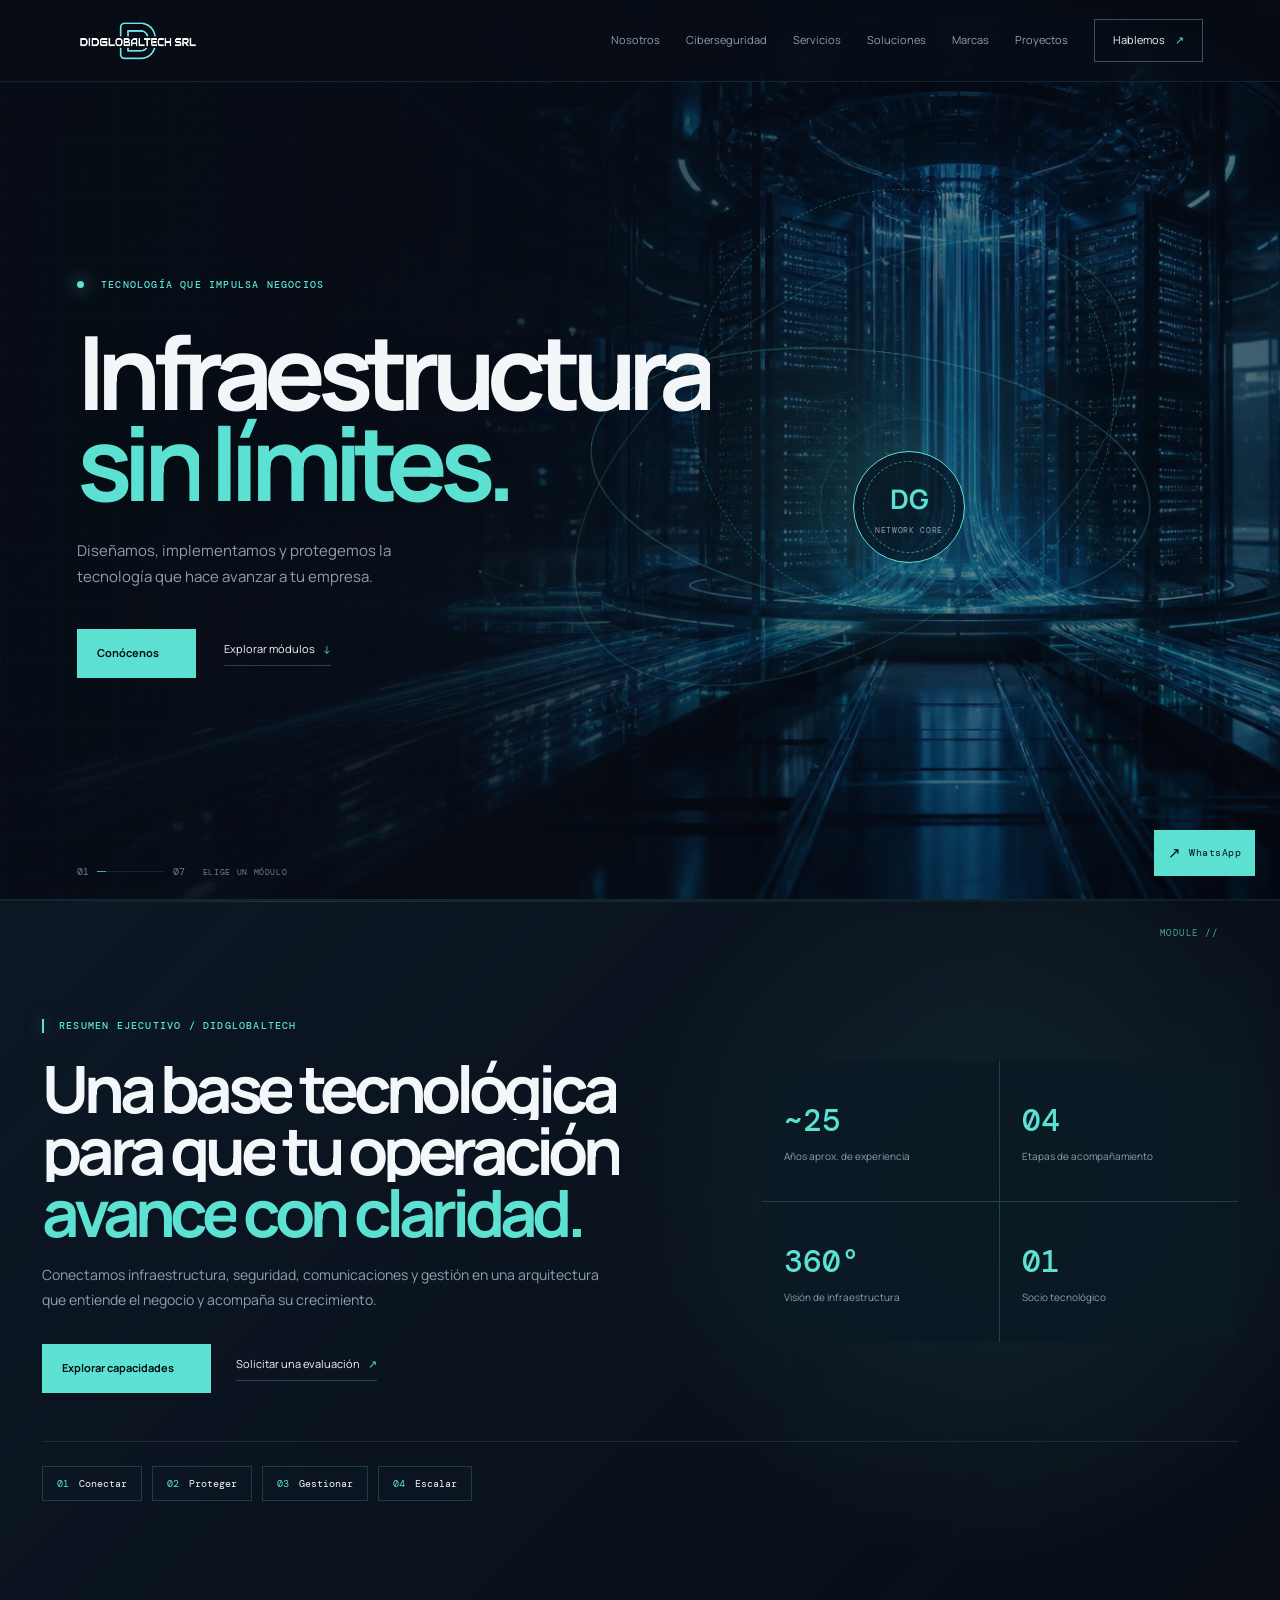
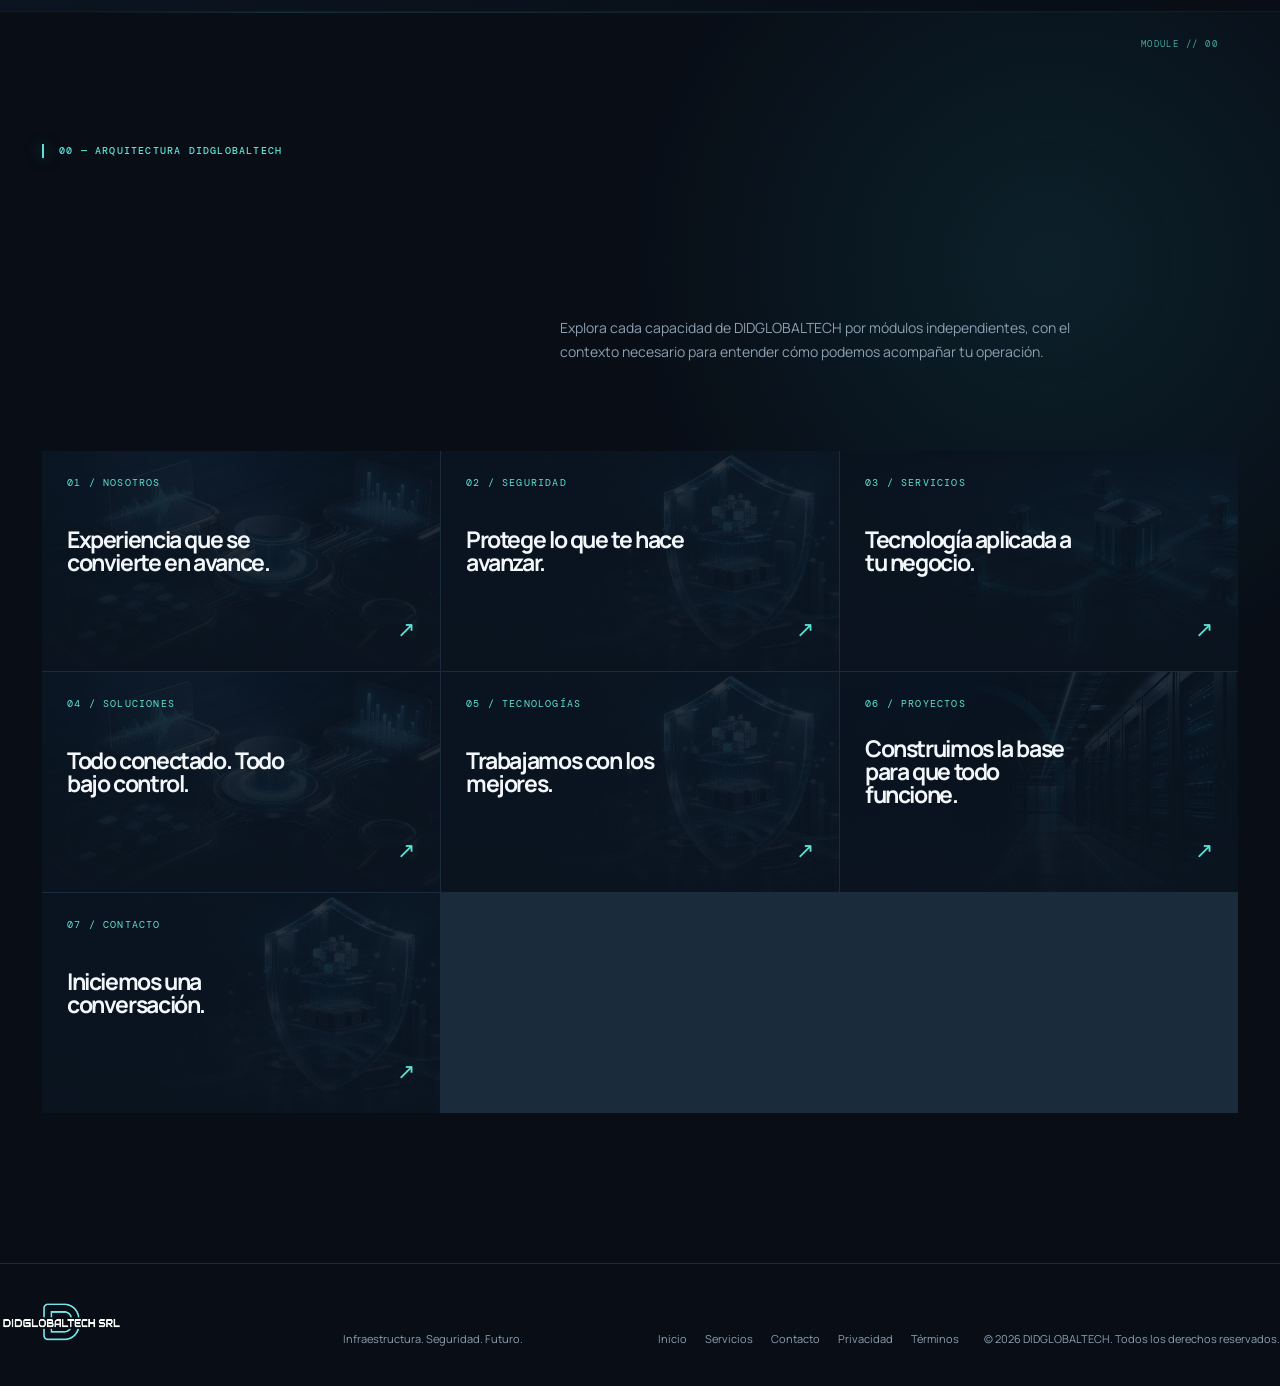
==== index.html @ 7ab2c07e "Polish DIDGLOBALTECH motion and visual framing" ====
<!doctype html>
<html lang="es">
  <head>
    <meta charset="UTF-8" />
    <meta name="viewport" content="width=device-width, initial-scale=1.0" />
    <meta name="theme-color" content="#080d16" />
    <meta name="description" content="DIDGLOBALTECH diseña, implementa y protege la tecnología que hace avanzar a tu empresa." />
    <title>DIDGLOBALTECH — Infraestructura sin límites</title>
    <link rel="icon" href="assets/didglobaltech-logo-dark.png" />
    <link rel="preconnect" href="https://fonts.googleapis.com" />
    <link rel="preconnect" href="https://fonts.gstatic.com" crossorigin />
    <link href="https://fonts.googleapis.com/css2?family=DM+Mono:wght@400;500&family=Manrope:wght@400;500;600;700;800&display=swap" rel="stylesheet" />
    <link rel="stylesheet" href="styles.css?v=20260813-4" />
    <link rel="stylesheet" href="premium.css?v=20260813-14" />
  </head>
  <body class="home-page">
    <a class="skip-link" href="#contenido">Saltar al contenido</a>
    <div class="transition-curtain" aria-hidden="true"></div>
    <div class="site-shell">
      <header class="topbar">
        <a class="brand" href="index.html" aria-label="Ir al inicio"><img src="assets/didglobaltech-logo-dark.png" alt="DIDGLOBALTECH SRL" /></a>
        <button class="menu-toggle" aria-expanded="false" aria-controls="main-nav"><span></span><span></span><span></span><b>Menú</b></button>
        <nav id="main-nav" aria-label="Navegación principal">
          <a href="nosotros.html">Nosotros</a><a href="ciberseguridad.html">Ciberseguridad</a><a href="servicios.html">Servicios</a><a href="soluciones.html">Soluciones</a><a href="marcas.html">Marcas</a><a href="proyectos.html">Proyectos</a><a class="nav-cta" href="contacto.html">Hablemos <span>↗</span></a>
        </nav>
      </header>
      <main id="contenido">
        <section class="hero page-section" id="inicio" data-section="00">
          <div class="hero-grid" aria-hidden="true"></div><canvas class="network-scene" id="network-scene"></canvas><div class="hero-orbit orbit-one"></div><div class="hero-orbit orbit-two"></div><div class="hero-orbit orbit-three"></div><div class="hero-core" aria-hidden="true"><span>DG</span><small>NETWORK CORE</small></div>
          <div class="hero-copy reveal"><p class="eyebrow"><i></i> Tecnología que impulsa negocios</p><h1>Infraestructura<br /><em>sin límites.</em></h1><p class="hero-lede">Diseñamos, implementamos y protegemos la tecnología que hace avanzar a tu empresa.</p><div class="hero-actions"><a class="button button-solid" href="nosotros.html">Conócenos <span>↗</span></a><a class="text-link" href="#modulos">Explorar módulos <span>↓</span></a></div></div>
          <div class="hero-bottom"><span class="section-count">00 / 07</span><span class="count-line"><i></i></span><span>ELIGE UN MÓDULO PARA CONTINUAR</span></div>
        </section>
        <section class="module-directory page-section" id="modulos" data-section="00"><div class="section-intro reveal"><span class="section-index">00 — Arquitectura DIDGLOBALTECH</span><div><h2>Cada capacidad<br /><em>en su propio espacio.</em></h2><p>Explora cada capacidad de DIDGLOBALTECH por módulos independientes, con el contexto necesario para entender cómo podemos acompañar tu operación.</p></div></div><div class="module-directory-grid"><a class="module-card reveal" href="nosotros.html" style="--module-image:url('assets/visual-operations-v2.webp')"><span>01 / NOSOTROS</span><strong>Experiencia que se convierte en avance.</strong><b>↗</b></a><a class="module-card reveal reveal-delay" href="ciberseguridad.html" style="--module-image:url('assets/visual-security-v2.webp')"><span>02 / SEGURIDAD</span><strong>Protege lo que te hace avanzar.</strong><b>↗</b></a><a class="module-card reveal reveal-delay-2" href="servicios.html" style="--module-image:url('assets/visual-network-v2.webp')"><span>03 / SERVICIOS</span><strong>Tecnología aplicada a tu negocio.</strong><b>↗</b></a><a class="module-card reveal" href="soluciones.html" style="--module-image:url('assets/visual-operations-v2.webp')"><span>04 / SOLUCIONES</span><strong>Todo conectado. Todo bajo control.</strong><b>↗</b></a><a class="module-card reveal reveal-delay" href="marcas.html" style="--module-image:url('assets/visual-security-v2.webp')"><span>05 / TECNOLOGÍAS</span><strong>Trabajamos con los mejores.</strong><b>↗</b></a><a class="module-card reveal reveal-delay-2" href="proyectos.html" style="--module-image:url('assets/visual-datacenter-v2.webp')"><span>06 / PROYECTOS</span><strong>Construimos la base para que todo funcione.</strong><b>↗</b></a><a class="module-card reveal" href="contacto.html" style="--module-image:url('assets/visual-security-v2.webp')"><span>07 / CONTACTO</span><strong>Iniciemos una conversación.</strong><b>↗</b></a></div></section>
      </main>
      <footer class="footer section-pad"><a class="brand" href="index.html"><img src="assets/didglobaltech-logo-dark.png" alt="DIDGLOBALTECH SRL" /></a><p>Infraestructura. Seguridad. Futuro.</p><div class="footer-links"><a href="index.html">Inicio</a><a href="servicios.html">Servicios</a><a href="contacto.html">Contacto</a></div><small>© 2026 DIDGLOBALTECH. Todos los derechos reservados.</small></footer>
    </div>
    <div class="page-meter" aria-hidden="true"><span data-meter-current>00</span><i></i><span>07</span><small>ELIGE UN MÓDULO</small></div>
    <script src="script.js?v=20260813-8"></script>
  </body>
</html>
---- styles.css ----
:root{--bg:#080d16;--bg-deep:#060b13;--panel:#0d1724;--panel-2:#101f2c;--paper:#f3f7fa;--muted:#8da0b1;--muted-2:#62798a;--line:#1a2b3b;--teal:#5ce1d2;--teal-dim:#2a999e;--max:1240px;--header:82px}*{box-sizing:border-box}html{scroll-behavior:smooth;background:var(--bg)}body{margin:0;overflow-x:hidden;background:var(--bg);color:var(--paper);font-family:Manrope,Arial,sans-serif;line-height:1.5}body:before{content:"";position:fixed;inset:0;z-index:50;pointer-events:none;opacity:.035;background-image:url("data:image/svg+xml,%3Csvg xmlns='http://www.w3.org/2000/svg' width='180' height='180'%3E%3Cfilter id='n'%3E%3CfeTurbulence baseFrequency='.8' numOctaves='3' stitchTiles='stitch'/%3E%3C/filter%3E%3Crect width='100%25' height='100%25' filter='url(%23n)' opacity='.5'/%3E%3C/svg%3E")}a,button,input,textarea{font:inherit}a{color:inherit}.skip-link{position:absolute;left:-9999px}.skip-link:focus{left:18px;top:18px;z-index:60;background:var(--teal);color:var(--bg);padding:10px 14px}.site-shell{position:relative}.topbar{height:var(--header);position:fixed;inset:0 0 auto;z-index:30;display:flex;align-items:center;justify-content:space-between;padding:0 max(42px,calc((100vw - var(--max))/2 + 42px));border-bottom:1px solid rgba(26,43,59,.8);background:rgba(8,13,22,.78);backdrop-filter:blur(16px);transition:background .3s,border-color .3s}.topbar.scrolled{background:rgba(8,13,22,.95);border-color:var(--line)}.brand{display:flex;align-items:center;text-decoration:none}.brand img{display:block;width:187px;height:auto;max-height:52px;object-fit:contain;object-position:left center}.topbar nav{display:flex;align-items:center;gap:26px}.topbar nav a{position:relative;color:var(--muted);font-size:11px;text-decoration:none;transition:color .25s}.topbar nav a:after{content:"";position:absolute;left:0;right:100%;bottom:-8px;height:1px;background:var(--teal);transition:right .25s}.topbar nav a:hover,.topbar nav a.is-active{color:var(--paper)}.topbar nav a:hover:after,.topbar nav a.is-active:after{right:0}.topbar nav .nav-cta{border:1px solid #375064;color:var(--paper);padding:12px 18px}.topbar nav .nav-cta:after{display:none}.topbar nav a span,.button span,.text-link span{color:var(--teal);margin-left:8px}.menu-toggle{display:none;border:0;background:none;color:var(--paper);cursor:pointer}.page-section{position:relative;max-width:var(--max);margin:0 auto;padding-left:42px;padding-right:42px;scroll-margin-top:var(--header)}.hero{min-height:100svh;max-width:none;padding-top:var(--header);overflow:hidden;background:var(--bg-deep)}.hero-grid{position:absolute;inset:var(--header) 0 0;background-image:linear-gradient(rgba(64,114,136,.11) 1px,transparent 1px),linear-gradient(90deg,rgba(64,114,136,.11) 1px,transparent 1px);background-size:58px 58px;mask-image:linear-gradient(90deg,black,transparent 78%);opacity:.7}.network-scene{position:absolute;inset:var(--header) 0 0;width:100%;height:calc(100% - var(--header));z-index:1}.hero:after{content:"";position:absolute;inset:var(--header) 0 0;background:radial-gradient(circle at 70% 48%,rgba(18,118,132,.16),transparent 28%),linear-gradient(90deg,rgba(8,13,22,.05) 0%,rgba(8,13,22,.18) 45%,rgba(8,13,22,.55) 100%);pointer-events:none;z-index:2}.hero-copy{position:relative;z-index:4;max-width:720px;padding:clamp(115px,22vh,205px) 0 120px;max-width:var(--max);margin:auto;padding-left:42px;padding-right:42px}.eyebrow,.section-index{font:500 10px/1 "DM Mono",monospace;letter-spacing:.12em;text-transform:uppercase;color:var(--teal)}.eyebrow i{display:inline-block;width:7px;height:7px;margin-right:10px;border-radius:50%;background:var(--teal);box-shadow:0 0 17px var(--teal)}h1,h2,h3,p{margin-top:0}h1{max-width:720px;margin:36px 0 30px;font-size:clamp(58px,8vw,108px);line-height:.89;letter-spacing:-.085em;font-weight:700;text-wrap:balance}h1 em,h2 em{font-style:normal;color:var(--teal)}.hero-lede{max-width:390px;color:var(--muted);font-size:15px;line-height:1.7}.hero-actions{display:flex;align-items:center;gap:28px;margin-top:40px}.button{display:inline-flex;align-items:center;border:0;text-decoration:none;cursor:pointer;font-size:11px;font-weight:700;padding:16px 20px;transition:transform .25s,background .25s,box-shadow .25s}.button:hover{transform:translateY(-3px);box-shadow:0 12px 28px rgba(92,225,210,.13)}.button:active{transform:translateY(1px) scale(.98)}.button-solid{background:var(--teal);color:#061116}.button-solid:hover{background:#86efe3}.text-link{display:inline-flex;align-items:center;color:var(--paper);font-size:11px;text-decoration:none;border-bottom:1px solid #2a4053;padding-bottom:8px;transition:border-color .25s,color .25s}.text-link:hover{color:var(--teal);border-color:var(--teal)}.hero-orbit{position:absolute;z-index:3;border:1px solid rgba(92,225,210,.3);border-radius:50%;pointer-events:none}.orbit-one{width:min(44vw,610px);height:min(20vw,280px);right:10%;top:39%;transform:rotate(7deg)}.orbit-two{width:min(27vw,385px);height:min(49vw,620px);right:20%;top:17%;transform:rotate(57deg);border-color:rgba(92,225,210,.2)}.orbit-three{width:min(33vw,470px);height:min(33vw,470px);right:13%;top:21%;border-style:dashed;opacity:.4;animation:spin 23s linear infinite}.hero-core{position:absolute;z-index:4;right:31%;top:47%;width:112px;height:112px;display:grid;place-items:center;align-content:center;border:1px solid var(--teal);border-radius:50%;background:rgba(8,22,32,.72);box-shadow:0 0 70px rgba(92,225,210,.17);pointer-events:none}.hero-core:before{content:"";position:absolute;inset:9px;border:1px dashed rgba(92,225,210,.5);border-radius:50%;animation:spin 13s linear infinite reverse}.hero-core span{font-size:27px;color:var(--teal);font-weight:700}.hero-core small{margin-top:6px;color:var(--muted);font:8px "DM Mono",monospace;letter-spacing:.08em}.hero-bottom{position:absolute;z-index:4;left:max(42px,calc((100vw - var(--max))/2 + 42px));bottom:22px;display:flex;align-items:center;gap:12px;color:var(--muted);font:10px "DM Mono",monospace;letter-spacing:.08em}.count-line{display:block;width:96px;height:1px;background:#2b4455;position:relative}.count-line i{display:block;width:16%;height:2px;background:var(--teal)}.page-meter{position:fixed;z-index:20;left:24px;bottom:24px;display:flex;align-items:center;gap:8px;color:var(--muted);font:10px "DM Mono",monospace;transform:rotate(-90deg);transform-origin:left bottom;opacity:.78}.page-meter i{width:68px;height:1px;background:var(--line);position:relative}.page-meter i:after{content:"";position:absolute;inset:0 auto 0 0;width:14%;background:var(--teal);transition:width .45s}.page-meter small{margin-left:10px;white-space:nowrap;font-size:8px;letter-spacing:.08em}.about,.security,.services,.solutions,.brands,.projects,.contact{padding-top:150px;padding-bottom:150px}.section-intro{display:grid;grid-template-columns:1fr 1.45fr;gap:50px;align-items:start}.section-intro h2{margin:8px 0 28px;font-size:clamp(44px,5.8vw,78px);line-height:.93;letter-spacing:-.08em;font-weight:600;text-wrap:balance}.section-intro p{max-width:550px;color:var(--muted);font-size:14px;line-height:1.75}.section-intro p+p{margin-top:18px}.section-intro .text-link{margin-top:16px}.about{background:var(--bg)}.about-visuals{display:grid;grid-template-columns:1fr 1fr;gap:1px;margin-top:90px;background:var(--line)}.image-tile{position:relative;min-height:365px;overflow:hidden;background:var(--panel)}.tile-image{position:absolute;inset:0;background-position:center;background-size:cover;filter:saturate(.8);transition:transform .8s cubic-bezier(.2,.7,.2,1),filter .5s}.tile-security{background-image:linear-gradient(0deg,rgba(8,13,22,.9),rgba(8,13,22,.05)),url('assets/cybersecurity-protection.png')}.tile-infrastructure{background-image:linear-gradient(0deg,rgba(8,13,22,.9),rgba(8,13,22,.05)),url('assets/infrastructure-control.png')}.image-tile:hover .tile-image{transform:scale(1.06);filter:saturate(1.05)}.image-tile>div:last-child{position:absolute;inset:auto 26px 25px;z-index:1}.image-tile span{font:10px "DM Mono",monospace;letter-spacing:.1em;color:var(--teal)}.image-tile h3{margin:16px 0 0;font-size:31px;line-height:.98;letter-spacing:-.06em}.security{max-width:none;background:var(--panel);padding-left:max(42px,calc((100vw - var(--max))/2 + 42px));padding-right:max(42px,calc((100vw - var(--max))/2 + 42px))}.security-layout{display:grid;grid-template-columns:.8fr 1.4fr;gap:75px;align-items:center;margin-top:70px}.security-orbit{height:380px;position:relative;display:grid;place-items:center}.security-ring{position:absolute;border:1px solid rgba(92,225,210,.35);border-radius:50%;transform:rotate(-15deg)}.ring-a{width:360px;height:170px;animation:orbit 15s linear infinite}.ring-b{width:210px;height:350px;transform:rotate(50deg);border-style:dashed;animation:orbit 19s linear infinite reverse}.security-core{width:125px;height:125px;display:grid;place-items:center;align-content:center;border:1px solid var(--teal);border-radius:50%;background:#0a1a27;box-shadow:0 0 60px rgba(92,225,210,.16);z-index:2}.security-core strong{font:500 28px "DM Mono",monospace;color:var(--teal)}.security-core small{margin-top:5px;color:var(--muted);font:8px "DM Mono",monospace}.orbit-label{position:absolute;color:var(--teal);font:9px "DM Mono",monospace;letter-spacing:.1em}.label-a{left:9%;top:18%}.label-b{right:3%;top:38%}.label-c{left:18%;bottom:17%}.security-cards{display:grid;grid-template-columns:repeat(3,1fr);gap:1px;background:var(--line)}.security-card{min-height:270px;padding:26px;background:var(--panel-2);transition:transform .3s,background .3s}.security-card:hover{background:#132b3d;transform:translateY(-8px)}.security-card>span{font:10px "DM Mono",monospace;color:var(--teal)}.security-card h3{margin:70px 0 15px;font-size:23px;letter-spacing:-.05em}.security-card p{color:var(--muted);font-size:12px;line-height:1.65}.security-stats{display:grid;grid-template-columns:repeat(3,1fr);gap:20px;margin-top:75px;border-top:1px solid var(--line);padding-top:25px}.security-stats div{display:flex;align-items:baseline;gap:15px}.security-stats strong{font:500 28px "DM Mono",monospace;color:var(--teal)}.security-stats span{color:var(--muted);font-size:11px}.services{background:var(--bg-deep)}.section-intro-wide{margin-bottom:70px}.service-grid{display:grid;grid-template-columns:repeat(3,1fr);gap:1px;background:var(--line)}.service-card{min-height:315px;position:relative;display:flex;flex-direction:column;justify-content:space-between;padding:24px;background:var(--bg);overflow:hidden;isolation:isolate;transition:transform .35s,background .35s}.service-card:before{content:"";position:absolute;inset:0;z-index:-1;background:linear-gradient(0deg,rgba(8,13,22,.96),rgba(8,13,22,.46)),var(--service-image) center/cover;opacity:0;transform:scale(1.08);transition:opacity .4s,transform .6s}.service-card:hover{background:#0e1e2d;transform:translateY(-6px)}.service-card:hover:before{opacity:1;transform:scale(1)}.service-card>span{font:10px "DM Mono",monospace;color:var(--teal)}.service-card>b{position:absolute;top:23px;right:24px;color:var(--teal);font-size:25px;font-weight:400}.service-card>div{position:relative;margin-top:auto}.service-card h3{max-width:310px;margin:0 0 14px;font-size:24px;line-height:1.03;letter-spacing:-.06em}.service-card p{max-width:320px;margin:0;color:var(--muted);font-size:12px;line-height:1.62}.service-card a{display:inline-flex;margin-top:22px;color:var(--paper);font-size:10px;text-decoration:none}.service-card a span{color:var(--teal);margin-left:10px}.solutions{background:var(--bg)}.solutions-feature{padding-bottom:145px}.solution-carousel{position:relative;display:grid;grid-template-columns:1fr 1fr;min-height:410px;margin-top:60px;border:1px solid var(--line);background:var(--panel);overflow:hidden}.solution-image{min-height:410px;background:linear-gradient(0deg,rgba(8,13,22,.88),rgba(8,13,22,.1)),url('assets/service-network.png') center/cover;transition:background-image .4s,transform .8s}.solution-carousel:hover .solution-image{transform:scale(1.02)}.solution-copy{padding:42px 40px 75px}.solution-copy h3{margin:48px 0 19px;font-size:48px;line-height:.94;letter-spacing:-.08em}.solution-copy h3 em{font-style:normal;color:var(--teal)}.solution-copy p{max-width:400px;color:var(--muted);font-size:13px;line-height:1.7}.solution-copy .text-link{margin-top:18px}.carousel-controls{position:absolute;left:0;right:0;bottom:0;display:flex;align-items:center;gap:10px;padding:14px 18px;border-top:1px solid var(--line);background:rgba(8,13,22,.7)}.carousel-dots{display:flex;gap:7px;margin-right:auto}.carousel-dots button{width:8px;height:5px;border:0;border-radius:3px;background:#263e51;cursor:pointer;transition:width .25s,background .25s}.carousel-dots button.is-active{width:28px;background:var(--teal)}.carousel-count{margin-right:13px;color:var(--muted);font:10px "DM Mono",monospace}.carousel-arrow{width:36px;height:36px;border:1px solid var(--line);background:transparent;color:var(--paper);cursor:pointer;transition:background .25s,color .25s}.carousel-arrow:hover{background:var(--teal);color:var(--bg)}.ecosystem{border-top:1px solid var(--line);padding-top:130px}.ecosystem-list{margin-top:70px;border-top:1px solid var(--line)}.ecosystem-item{display:grid;grid-template-columns:58px 1.1fr 1.7fr 30px;gap:18px;align-items:center;padding:25px 0;border-bottom:1px solid var(--line);text-decoration:none;transition:padding .3s,background .3s}.ecosystem-item:hover{padding-left:18px;padding-right:18px;background:#0d1b29}.ecosystem-item>span,.ecosystem-item small{font:10px "DM Mono",monospace;color:var(--teal)}.ecosystem-item strong{font-size:17px;letter-spacing:-.04em}.ecosystem-item small{color:var(--muted);line-height:1.5}.ecosystem-item b{color:var(--teal);font-size:19px;font-weight:400;text-align:right}.ecosystem-note{max-width:640px;margin:40px 0 24px;color:var(--muted);font-size:13px;line-height:1.7}.brands{background:#0a1320}.brand-grid{display:grid;grid-template-columns:repeat(5,1fr);gap:1px;margin-top:75px;background:var(--line)}.brand-grid>div{min-height:142px;display:flex;flex-direction:column;justify-content:center;align-items:center;gap:16px;padding:20px;background:var(--bg);border:1px solid transparent;transition:background .25s,border-color .25s,transform .25s}.brand-grid>div:hover{background:#102337;border-color:rgba(92,225,210,.35);transform:translateY(-4px)}.brand-grid img{display:block;width:125px;height:42px;object-fit:contain;filter:grayscale(1) brightness(1.75);opacity:.65;transition:filter .3s,opacity .3s}.brand-grid>div:hover img{filter:grayscale(0) brightness(1);opacity:1}.brand-grid strong{color:#9fb1bf;font-size:9px;letter-spacing:.1em}.windows-brand span{color:#2aa7e8;font-size:35px;line-height:1}.windows-brand strong{color:#d5e0e8}.projects{background:var(--bg)}.project-grid{display:grid;grid-template-columns:1fr 1fr;gap:1px;margin-top:80px;background:var(--line)}.project-card{min-height:480px;padding:28px;background:var(--panel);transition:background .3s,transform .3s}.project-card:hover{background:#102437;transform:translateY(-6px)}.project-card>span,.project-card>small{display:block;color:var(--teal);font:10px "DM Mono",monospace}.project-card>strong{display:inline-block;margin:35px 0 0;color:var(--paper);font:500 13px "DM Mono",monospace}.project-card>small{margin-top:8px;color:var(--muted-2)}.project-card h3{margin:26px 0 11px;font-size:30px;line-height:1;letter-spacing:-.07em}.project-card>b{display:block;max-width:420px;font-size:13px;line-height:1.5}.project-card p{max-width:460px;margin:15px 0;color:var(--muted);font-size:12px;line-height:1.7}.project-card ul{display:flex;gap:13px;flex-wrap:wrap;padding:0;margin:25px 0 0;list-style:none}.project-card li{color:var(--teal);font:10px "DM Mono",monospace}.project-footer{display:flex;align-items:center;gap:24px;margin-top:34px;border-top:1px solid var(--line);padding-top:20px}.project-footer>span{font:10px "DM Mono",monospace;color:var(--teal)}.project-footer p{margin:0;color:var(--muted);font-size:11px;max-width:320px}.project-footer .text-link{margin-left:auto;white-space:nowrap}.contact{background:radial-gradient(circle at 80% 20%,rgba(26,128,147,.18),transparent 30%),var(--panel);padding-top:150px;padding-bottom:50px}.contact-layout{display:grid;grid-template-columns:1fr 1fr;gap:110px}.contact-copy h2{margin:35px 0 27px;font-size:clamp(48px,6.4vw,84px);line-height:.91;letter-spacing:-.085em}.contact-copy>p{max-width:420px;color:var(--muted);font-size:14px;line-height:1.7}.contact-links{display:grid;gap:8px;margin-top:42px}.contact-links a{color:var(--teal);font:14px "DM Mono",monospace;text-decoration:none}.contact-form{display:grid;gap:23px;padding-top:10px}.contact-form label{display:grid;gap:9px;color:#b3c3cf;font:10px "DM Mono",monospace;letter-spacing:.06em}.contact-form input,.contact-form textarea{width:100%;border:0;border-bottom:1px solid #334b60;border-radius:0;outline:0;padding:9px 0 13px;background:transparent;color:var(--paper);font:13px Manrope;resize:vertical;transition:border-color .25s,box-shadow .25s}.contact-form input::placeholder,.contact-form textarea::placeholder{color:#647a8b}.contact-form input:focus,.contact-form textarea:focus{border-color:var(--teal);box-shadow:0 1px 0 var(--teal)}.contact-form .button{justify-self:start;margin-top:10px}.form-status{min-height:18px;margin:0;color:var(--teal);font-size:11px}.footer{display:grid;grid-template-columns:1.1fr 1fr 1fr auto;align-items:end;gap:25px;padding-top:32px;padding-bottom:38px;border-top:1px solid var(--line)}.footer .brand img{width:165px}.footer p,.footer small{margin:0;color:var(--muted);font-size:11px}.footer-links{display:flex;gap:18px}.footer-links a{color:var(--muted);font-size:11px;text-decoration:none}.footer-links a:hover{color:var(--teal)}.transition-curtain{position:fixed;inset:0;z-index:45;background:var(--teal);transform:scaleY(0);transform-origin:bottom;pointer-events:none}.transition-curtain.is-active{animation:curtain .55s cubic-bezier(.76,0,.24,1)}.reveal{opacity:0;transform:translateY(24px);transition:opacity .75s ease,transform .8s cubic-bezier(.2,.7,.2,1)}.reveal.is-visible{opacity:1;transform:none}.reveal-delay{transition-delay:.1s}.reveal-delay-2{transition-delay:.2s}@keyframes spin{to{transform:rotate(360deg)}}@keyframes orbit{to{transform:rotate(360deg)}}@keyframes curtain{0%{transform:scaleY(0)}45%{transform:scaleY(1)}100%{transform:scaleY(0);transform-origin:top}}
@media(max-width:900px){:root{--header:72px}.topbar{height:var(--header);padding:0 22px}.brand img{width:170px}.menu-toggle{display:flex;flex-direction:column;align-items:flex-end;gap:4px;padding:8px}.menu-toggle span{display:block;width:22px;height:1px;background:var(--paper)}.menu-toggle b{color:var(--teal);font:10px "DM Mono",monospace;font-weight:400;margin-top:2px}.topbar nav{display:none;position:absolute;inset:var(--header) 0 auto;padding:15px 22px 20px;flex-direction:column;align-items:stretch;gap:0;background:#0b1724;border-bottom:1px solid var(--line)}.topbar nav.is-open{display:flex}.topbar nav a{padding:13px 0;border-bottom:1px solid var(--line)}.topbar nav .nav-cta{margin-top:10px;text-align:center}.page-section{padding-left:22px;padding-right:22px}.hero{min-height:760px}.hero-copy{padding-left:22px;padding-right:22px;padding-top:160px}.hero-grid{background-size:42px 42px}.hero-orbit{right:-22%;top:43%}.orbit-one{width:470px;height:210px}.orbit-two{width:260px;height:400px;right:4%;top:25%}.orbit-three{width:350px;height:350px;right:3%;top:26%}.hero-core{right:32%;top:48%;transform:scale(.78)}.hero-bottom{left:22px;right:22px;bottom:25px;font-size:8px}.hero-bottom>span:last-child{white-space:nowrap}.page-meter{display:none}.about,.security,.services,.solutions,.brands,.projects,.contact{padding-top:95px;padding-bottom:95px}.section-intro{grid-template-columns:1fr;gap:28px}.section-intro h2{font-size:clamp(43px,11vw,64px)}.about-visuals{grid-template-columns:1fr;margin-top:55px}.image-tile{min-height:300px}.security{padding-left:22px;padding-right:22px}.security-layout{grid-template-columns:1fr;gap:35px;margin-top:45px}.security-orbit{height:300px;transform:scale(.75)}.security-cards{grid-template-columns:1fr}.security-card{min-height:215px}.security-card h3{margin-top:38px}.security-stats{margin-top:45px}.security-stats div{display:grid;gap:4px}.security-stats strong{font-size:23px}.service-grid{grid-template-columns:1fr}.service-card{min-height:300px}.solution-carousel{grid-template-columns:1fr;margin-top:45px}.solution-image{min-height:250px;order:-1}.solution-copy{padding:30px 22px 72px}.solution-copy h3{font-size:38px;margin-top:38px}.ecosystem{padding-top:85px}.ecosystem-list{margin-top:45px}.ecosystem-item{grid-template-columns:40px 1fr 23px;gap:10px;padding:22px 0}.ecosystem-item small{grid-column:2}.ecosystem-item strong{font-size:15px}.brand-grid{grid-template-columns:repeat(2,1fr);margin-top:50px}.brand-grid>div{min-height:125px}.project-grid{grid-template-columns:1fr;margin-top:55px}.project-card{min-height:auto}.project-footer{display:grid;gap:14px}.project-footer .text-link{margin-left:0}.contact-layout{grid-template-columns:1fr;gap:55px}.contact-copy h2{font-size:clamp(52px,13vw,78px)}.footer{grid-template-columns:1fr 1fr;gap:25px}.footer p{grid-column:2;grid-row:1}.footer-links{grid-column:1/-1}.footer small{grid-column:1/-1}}
@media(prefers-reduced-motion:reduce){html{scroll-behavior:auto}.reveal{opacity:1;transform:none;transition:none}.hero-orbit,.hero-core:before,.security-ring{animation:none}.button,.service-card,.security-card,.project-card,.tile-image{transition:none}.transition-curtain{display:none}}
.page-meter i:after{width:var(--progress,14%)}
.topbar{padding-left:6vw;padding-right:6vw}
.hero-copy{max-width:none;padding-left:6vw;padding-right:6vw}
.hero-bottom{display:none}
.page-meter{left:6vw;bottom:22px;transform:none;transform-origin:initial}
.hero{padding-left:0;padding-right:0}
@media(max-width:900px){h1{font-size:clamp(44px,13vw,62px);letter-spacing:-.09em;line-height:.91}.hero-copy{padding-top:150px}.network-scene{opacity:.6}.hero-orbit{opacity:.7}.hero-core{right:19%;top:67%;transform:scale(.68)}.hero-bottom{display:none}.hero-lede{max-width:315px}}
---- premium.css ----
/* Premium module pass: preserves the DIDGLOBALTECH identity while making each chapter feel intentional. */
:root {
  --module-border: rgba(92, 225, 210, .16);
  --module-ink: rgba(92, 225, 210, .72);
}

/* The original site reads as a sequence of distinct chapters. Keep one document, but give every chapter its own stage. */
.page-section:not(.hero) {
  max-width: none;
  margin-inline: 0;
  isolation: isolate;
  overflow: hidden;
  border-top: 1px solid rgba(92, 225, 210, .08);
}

.page-section:not(.hero) > * {
  width: 100%;
  max-width: var(--max);
  margin-left: auto;
  margin-right: auto;
}

.page-section:not(.hero)::before {
  content: "";
  position: absolute;
  top: 0;
  left: max(42px, calc((100vw - var(--max)) / 2 + 42px));
  right: max(42px, calc((100vw - var(--max)) / 2 + 42px));
  height: 1px;
  background: linear-gradient(90deg, transparent, var(--module-border) 18%, rgba(92, 225, 210, .04) 82%, transparent);
  pointer-events: none;
}

.page-section:not(.hero)::after {
  content: "MODULE // " attr(data-section);
  position: absolute;
  top: 28px;
  right: max(42px, calc((100vw - var(--max)) / 2 + 42px));
  color: var(--module-ink);
  font: 9px/1 "DM Mono", monospace;
  letter-spacing: .16em;
  pointer-events: none;
}

.about {
  background: radial-gradient(circle at 12% 8%, rgba(30, 111, 130, .1), transparent 28%), var(--bg);
}

.security {
  background: radial-gradient(circle at 82% 36%, rgba(35, 135, 147, .18), transparent 30%), var(--panel);
}

.services {
  background: radial-gradient(circle at 48% 0%, rgba(21, 100, 125, .12), transparent 26%), var(--bg-deep);
}

.solutions {
  background: radial-gradient(circle at 88% 10%, rgba(54, 151, 157, .1), transparent 25%), var(--bg);
}

.brands {
  background: radial-gradient(circle at 10% 50%, rgba(26, 128, 147, .14), transparent 25%), #0a1320;
}

.projects {
  background: radial-gradient(circle at 76% 40%, rgba(35, 116, 134, .1), transparent 28%), var(--bg);
}

.contact {
  background: radial-gradient(circle at 80% 20%, rgba(26, 128, 147, .21), transparent 32%), #0d1724;
}

.section-index {
  position: relative;
  display: inline-flex;
  align-items: center;
  min-height: 18px;
  padding-left: 17px;
}

.section-index::before {
  content: "";
  position: absolute;
  left: 0;
  top: 2px;
  bottom: 2px;
  width: 2px;
  background: var(--teal);
  box-shadow: 0 0 15px rgba(92, 225, 210, .55);
}

.section-intro h2,
.contact-copy h2 {
  text-wrap: pretty;
}

.section-intro .page-heading {
  margin: 8px 0 28px;
  font-size: clamp(44px, 5.8vw, 78px);
  line-height: .93;
  letter-spacing: -.08em;
  font-weight: 600;
  text-wrap: pretty;
}

.image-tile h2 {
  margin: 16px 0 0;
  font-size: 31px;
  line-height: .98;
  letter-spacing: -.06em;
}

.security-card h2,
.service-card h2,
.project-card h2 {
  font-weight: 600;
}

.security-card h2 {
  margin: 70px 0 15px;
  font-size: 23px;
  letter-spacing: -.05em;
}

.service-card h2 {
  max-width: 310px;
  margin: 0 0 14px;
  font-size: 24px;
  line-height: 1.03;
  letter-spacing: -.06em;
}

.project-card h2 {
  margin: 26px 0 11px;
  font-size: 30px;
  line-height: 1;
  letter-spacing: -.07em;
}

.solution-copy h2 {
  margin: 48px 0 19px;
  font-size: 48px;
  line-height: .94;
  letter-spacing: -.08em;
}

.solution-copy h2 em {
  font-style: normal;
  color: var(--teal);
}

.contact-copy h1 {
  margin: 35px 0 27px;
  font-size: clamp(48px, 6.4vw, 84px);
  line-height: .91;
  letter-spacing: -.085em;
  font-weight: 600;
}

/* More depth in the hero without changing its original visual language. */
.hero {
  border-bottom: 1px solid rgba(92, 225, 210, .13);
  background: radial-gradient(circle at 72% 48%, rgba(16, 108, 126, .2), transparent 30%), var(--bg-deep);
}

.hero-core {
  animation: core-float 6s ease-in-out infinite;
}

.hero-core::after {
  content: "";
  position: absolute;
  inset: -34px;
  border: 1px solid rgba(92, 225, 210, .13);
  border-radius: 50%;
  box-shadow: 0 0 48px rgba(92, 225, 210, .08);
  animation: core-pulse 3.8s ease-in-out infinite;
}

.hero-copy {
  text-shadow: 0 1px 24px rgba(0, 0, 0, .12);
}

.hero-actions .button-solid {
  position: relative;
  overflow: hidden;
}

.hero-actions .button-solid::before,
.button-solid::before {
  content: "";
  position: absolute;
  inset: 0 auto 0 -120%;
  width: 80%;
  background: linear-gradient(105deg, transparent, rgba(255, 255, 255, .38), transparent);
  transform: skewX(-18deg);
  transition: left .65s ease;
}

.hero-actions .button-solid:hover::before,
.button-solid:hover::before {
  left: 130%;
}

.button-solid {
  position: relative;
}

/* Spotlight borders make the dense service grid feel less like nine identical boxes. */
.service-card,
.project-card,
.brand-grid > div {
  --spot-x: 50%;
  --spot-y: 0%;
}

.service-card::after,
.project-card::after,
.brand-grid > div::after {
  content: "";
  position: absolute;
  inset: 0;
  z-index: 0;
  pointer-events: none;
  opacity: 0;
  background: radial-gradient(230px circle at var(--spot-x) var(--spot-y), rgba(92, 225, 210, .14), transparent 68%);
  transition: opacity .35s ease;
}

.service-card:hover::after,
.project-card:hover::after,
.brand-grid > div:hover::after {
  opacity: 1;
}

.service-card > *,
.project-card > *,
.brand-grid > * {
  position: relative;
  z-index: 1;
}

.service-card,
.project-card {
  transform-style: preserve-3d;
}

.service-card:hover h3,
.project-card:hover h3 {
  transform: translateZ(8px);
}

.service-card h3,
.project-card h3 {
  transition: transform .35s cubic-bezier(.2, .7, .2, 1), color .35s;
}

.service-card:nth-child(3n + 1) {
  min-height: 338px;
}

.service-card:nth-child(3n + 2) {
  background: #0a1520;
}

/* Project cards now carry a restrained visual layer using the existing original assets. */
.project-card {
  position: relative;
  overflow: hidden;
  isolation: isolate;
}

.project-card::before {
  content: "";
  position: absolute;
  inset: 0;
  z-index: 0;
  background: linear-gradient(0deg, rgba(13, 23, 36, .98) 8%, rgba(13, 23, 36, .76) 58%, rgba(13, 23, 36, .3)), var(--project-image) center/cover;
  opacity: 0;
  transform: scale(1.08);
  transition: opacity .6s ease, transform .8s cubic-bezier(.2, .7, .2, 1);
}

.project-card:nth-child(1) { --project-image: url("assets/service-network.png"); }
.project-card:nth-child(2) { --project-image: url("assets/service-platforms.png"); }
.project-card:nth-child(3) { --project-image: url("assets/service-security.png"); }
.project-card:nth-child(4) { --project-image: url("assets/service-management.png"); }

.project-card:hover::before {
  opacity: .32;
  transform: scale(1);
}

.project-footer {
  position: relative;
}

.project-footer::before {
  content: "";
  position: absolute;
  left: 0;
  top: -1px;
  width: 18%;
  height: 1px;
  background: var(--teal);
  box-shadow: 0 0 16px rgba(92, 225, 210, .35);
}

/* Make the carousel feel like a module, not a static two-column card. */
.solution-carousel {
  border-color: rgba(92, 225, 210, .22);
  box-shadow: 0 26px 70px rgba(2, 8, 16, .22);
  touch-action: pan-y;
}

.solution-carousel.is-changing .solution-image,
.solution-carousel.is-changing .solution-copy > * {
  opacity: .25;
  filter: blur(5px);
  transform: translateY(8px);
}

.solution-image,
.solution-copy > * {
  transition: opacity .24s ease, filter .24s ease, transform .24s ease, background-image .4s ease;
}

.solution-image {
  position: relative;
}

.solution-image::after {
  content: "DRAG TO EXPLORE";
  position: absolute;
  right: 22px;
  bottom: 22px;
  color: rgba(243, 247, 250, .62);
  font: 8px "DM Mono", monospace;
  letter-spacing: .14em;
  opacity: 0;
  transition: opacity .3s;
}

.solution-carousel:hover .solution-image::after {
  opacity: 1;
}

.carousel-controls {
  backdrop-filter: blur(14px);
}

/* Brand cells get an editorial sweep instead of a flat logo wall. */
.brand-grid {
  box-shadow: 0 20px 60px rgba(0, 0, 0, .12);
}

.brand-grid > div {
  overflow: hidden;
}

.brand-grid > div::before {
  content: "";
  position: absolute;
  top: 0;
  left: -100%;
  width: 60%;
  height: 1px;
  background: var(--teal);
  transition: left .5s ease;
}

.brand-grid > div:hover::before {
  left: 100%;
}

/* A small visual anchor makes the contact module feel like a destination. */
.contact-copy {
  position: relative;
}

.contact-copy::after {
  content: "DIDGLOBALTECH / RD";
  display: block;
  width: max-content;
  margin-top: 72px;
  padding-top: 13px;
  border-top: 1px solid rgba(92, 225, 210, .28);
  color: var(--teal);
  font: 9px "DM Mono", monospace;
  letter-spacing: .14em;
}

@keyframes core-float {
  0%, 100% { transform: translateY(0); }
  50% { transform: translateY(-8px); }
}

@keyframes core-pulse {
  0%, 100% { opacity: .35; transform: scale(.94); }
  50% { opacity: .8; transform: scale(1.06); }
}

@media (max-width: 900px) {
  .page-section:not(.hero)::before {
    left: 22px;
    right: 22px;
  }

  .page-section:not(.hero)::after {
    top: 22px;
    right: 22px;
    font-size: 8px;
  }

  .page-section:not(.hero) > * {
    max-width: none;
  }

  .section-index {
    padding-left: 14px;
  }

  .section-intro .page-heading {
    font-size: clamp(43px, 11vw, 64px);
  }

  .solution-copy h2 {
    font-size: 42px;
  }

  .contact-copy::after {
    margin-top: 42px;
  }

  .solution-image::after {
    opacity: .7;
  }
}

/* Multi-page module architecture. The visual language stays shared, while every chapter becomes a destination. */
.module-page main {
  padding-top: var(--header);
}

.module-page .page-section:not(.hero) {
  min-height: calc(100dvh - var(--header));
}

.module-page .footer {
  max-width: var(--max);
  margin-left: auto;
  margin-right: auto;
}

.module-directory {
  max-width: none;
  min-height: auto;
  padding-top: 130px;
  padding-bottom: 150px;
  background: radial-gradient(circle at 82% 20%, rgba(32, 135, 146, .16), transparent 30%), var(--bg);
}

.module-directory > * {
  max-width: var(--max);
  margin-left: auto;
  margin-right: auto;
}

.module-directory-grid {
  display: grid;
  grid-template-columns: repeat(3, 1fr);
  gap: 1px;
  margin-top: 72px;
  background: var(--line);
}

.module-card {
  position: relative;
  min-height: 220px;
  display: flex;
  flex-direction: column;
  justify-content: space-between;
  padding: 25px;
  overflow: hidden;
  isolation: isolate;
  color: var(--paper);
  text-decoration: none;
  background: #0b1622;
  transition: transform .35s cubic-bezier(.2, .7, .2, 1), background .35s, color .35s;
}

.module-card::before {
  content: "";
  position: absolute;
  inset: 0;
  z-index: -1;
  background: linear-gradient(0deg, rgba(8, 13, 22, .95), rgba(8, 13, 22, .27)), var(--module-image) center/cover;
  opacity: .22;
  transform: scale(1.08);
  transition: opacity .55s, transform .75s cubic-bezier(.2, .7, .2, 1);
}

.module-card:hover {
  z-index: 1;
  background: #122a3b;
  transform: translateY(-7px);
}

.module-card:hover::before {
  opacity: .58;
  transform: scale(1);
}

.module-card > * {
  position: relative;
  z-index: 1;
}

.module-card span {
  color: var(--teal);
  font: 10px "DM Mono", monospace;
  letter-spacing: .12em;
}

.module-card strong {
  max-width: 220px;
  font-size: 23px;
  line-height: 1;
  letter-spacing: -.06em;
}

.module-card b {
  align-self: flex-end;
  color: var(--teal);
  font-size: 22px;
  font-weight: 400;
}

.module-card:nth-child(1) { --module-image: url("assets/cybersecurity-protection.png"); }
.module-card:nth-child(2) { --module-image: url("assets/service-security.png"); }
.module-card:nth-child(3) { --module-image: url("assets/service-network.png"); }
.module-card:nth-child(4) { --module-image: url("assets/service-platforms.png"); }
.module-card:nth-child(5) { --module-image: url("assets/brand-fortinet.webp"); }
.module-card:nth-child(6) { --module-image: url("assets/service-management.png"); }

.module-page-nav {
  display: flex;
  align-items: center;
  justify-content: space-between;
  gap: 25px;
  max-width: var(--max);
  margin: 0 auto;
  padding: 28px 42px;
  border-top: 1px solid var(--line);
  background: var(--bg-deep);
}

.module-page-nav a {
  color: var(--paper);
  font-size: 11px;
  text-decoration: none;
  transition: color .25s, transform .25s;
}

.module-page-nav a:hover {
  color: var(--teal);
  transform: translateY(-2px);
}

.module-page-nav span {
  color: var(--muted);
  font: 9px "DM Mono", monospace;
  letter-spacing: .13em;
}

@media (max-width: 900px) {
  .module-directory {
    padding-top: 100px;
    padding-bottom: 95px;
  }

  .module-directory-grid {
    grid-template-columns: 1fr;
    margin-top: 50px;
  }

  .module-card {
    min-height: 180px;
  }

  .module-page-nav {
    padding: 23px 22px;
  }

  .module-page-nav span {
    display: none;
  }
}

@media (prefers-reduced-motion: reduce) {
  *,
  *::before,
  *::after {
    animation-duration: .001ms !important;
    animation-iteration-count: 1 !important;
    scroll-behavior: auto !important;
    transition-duration: .001ms !important;
  }

  .reveal {
    opacity: 1;
    transform: none;
  }

  .hero-core,
  .hero-core::after,
  .hero-orbit,
  .security-ring {
    animation: none;
  }

  .hero-actions .button-solid::before,
  .button-solid::before,
  .brand-grid > div::before {
    display: none;
  }
}

/* Finishing layer: route transitions, reading progress and page-specific atmosphere. */
.topbar {
  position: fixed;
}

.topbar::after {
  content: "";
  position: absolute;
  left: 0;
  bottom: -1px;
  width: var(--scroll-progress, 0%);
  height: 1px;
  background: var(--teal);
  box-shadow: 0 0 13px rgba(92, 225, 210, .6);
  transition: width .18s ease-out;
}

body.is-navigating {
  overflow: hidden;
}

.transition-curtain.route-exit {
  transform: scaleY(0);
  transform-origin: bottom;
  animation: route-exit .28s cubic-bezier(.76, 0, .24, 1) forwards;
}

body[data-page="nosotros"] .about {
  background: radial-gradient(circle at 22% 12%, rgba(56, 144, 150, .16), transparent 32%), var(--bg);
}

body[data-page="ciberseguridad"] .security {
  background: radial-gradient(circle at 76% 20%, rgba(46, 174, 158, .2), transparent 33%), var(--panel);
}

body[data-page="servicios"] .services {
  background: radial-gradient(circle at 14% 3%, rgba(28, 111, 139, .17), transparent 31%), var(--bg-deep);
}

body[data-page="soluciones"] .solutions {
  background: radial-gradient(circle at 80% 4%, rgba(79, 158, 170, .16), transparent 32%), var(--bg);
}

body[data-page="marcas"] .brands {
  background: radial-gradient(circle at 50% 0%, rgba(24, 117, 144, .17), transparent 34%), #0a1320;
}

body[data-page="proyectos"] .projects {
  background: radial-gradient(circle at 10% 18%, rgba(33, 133, 151, .14), transparent 30%), var(--bg);
}

body[data-page="contacto"] .contact {
  background: radial-gradient(circle at 78% 14%, rgba(92, 225, 210, .2), transparent 31%), var(--panel);
}

.module-page .section-intro,
.module-page .contact-layout {
  animation: module-arrive .8s cubic-bezier(.2, .7, .2, 1) both;
}

.module-page .service-card,
.module-page .project-card,
.module-page .brand-grid > div,
.module-page .ecosystem-item {
  will-change: transform;
}

.module-page .service-card:nth-child(3n + 2),
.module-page .project-card:nth-child(even),
.module-page .brand-grid > div:nth-child(3n + 2) {
  transform: translateY(12px);
}

.module-page .service-card:nth-child(3n + 2):hover,
.module-page .project-card:nth-child(even):hover,
.module-page .brand-grid > div:nth-child(3n + 2):hover {
  transform: translateY(5px);
}

.contact-form {
  position: relative;
  padding: 34px 28px 28px;
  border: 1px solid rgba(92, 225, 210, .16);
  background: linear-gradient(135deg, rgba(16, 35, 50, .72), rgba(8, 13, 22, .2));
  box-shadow: 0 26px 70px rgba(2, 8, 16, .18), inset 0 1px 0 rgba(255, 255, 255, .035);
}

.contact-form::before {
  content: "PROJECT BRIEF / 07";
  position: absolute;
  top: -12px;
  right: 18px;
  padding: 5px 9px;
  border: 1px solid rgba(92, 225, 210, .28);
  background: var(--panel);
  color: var(--teal);
  font: 8px "DM Mono", monospace;
  letter-spacing: .12em;
}

.contact-form label:focus-within {
  color: var(--teal);
}

.contact-form .button {
  margin-top: 16px;
}

@keyframes route-exit {
  0% { transform: scaleY(0); transform-origin: bottom; }
  100% { transform: scaleY(1); transform-origin: bottom; }
}

@keyframes module-arrive {
  from { opacity: 0; transform: translateY(12px); }
  to { opacity: 1; transform: translateY(0); }
}

@media (max-width: 900px) {
  .module-page .service-card:nth-child(3n + 2),
  .module-page .project-card:nth-child(even),
  .module-page .brand-grid > div:nth-child(3n + 2) {
    transform: none;
  }

  .module-page .service-card:nth-child(3n + 2):hover,
  .module-page .project-card:nth-child(even):hover,
  .module-page .brand-grid > div:nth-child(3n + 2):hover {
    transform: translateY(-5px);
  }

  .contact-form {
    padding: 28px 20px 22px;
  }
}

@media (prefers-reduced-motion: reduce) {
  .module-page .section-intro,
  .module-page .contact-layout {
    animation: none;
  }
}

/* Final visual pass: give every standalone module a signature visual anchor. */
.module-page .section-intro {
  isolation: isolate;
}

.module-page .section-intro > .section-index {
  min-height: 340px;
  display: flex;
  align-items: flex-start;
  position: relative;
  padding: 4px 22px;
  border: 1px solid rgba(92, 225, 210, .14);
  background-color: rgba(8, 19, 30, .5);
  box-shadow: inset 0 1px 0 rgba(255, 255, 255, .03), 0 22px 60px rgba(2, 8, 16, .12);
  overflow: hidden;
  z-index: 0;
}

.module-page .section-intro > .section-index::after {
  content: "";
  position: absolute;
  inset: 0;
  z-index: -1;
  opacity: .55;
  background: linear-gradient(180deg, rgba(8, 13, 22, .12), rgba(8, 13, 22, .88)), var(--module-intro-image) center/cover;
  transform: scale(1.04);
  transition: opacity .6s, transform .9s cubic-bezier(.2, .7, .2, 1);
}

.module-page .section-intro:hover > .section-index::after {
  opacity: .72;
  transform: scale(1);
}

body[data-page="nosotros"] { --module-intro-image: url("assets/infrastructure-control.png"); }
body[data-page="ciberseguridad"] { --module-intro-image: url("assets/cybersecurity-protection.png"); }
body[data-page="servicios"] { --module-intro-image: url("assets/service-network.png"); }
body[data-page="soluciones"] { --module-intro-image: url("assets/service-platforms.png"); }
body[data-page="marcas"] { --module-intro-image: url("assets/brand-fortinet.webp"); }
body[data-page="proyectos"] { --module-intro-image: url("assets/service-management.png"); }

.module-page .section-intro > .section-index::before {
  z-index: 2;
}

/* The assets are present even before hover, so the cards communicate their subject immediately. */
.module-page .service-card::before {
  opacity: .13;
}

.module-page .service-card:hover::before {
  opacity: .58;
}

.module-page .project-card::before {
  opacity: .14;
}

.module-page .project-card:hover::before {
  opacity: .42;
}

.module-page .brand-grid img {
  filter: grayscale(.8) brightness(2.05) contrast(.94);
  opacity: .82;
}

.module-page .brand-grid > div:hover img {
  filter: grayscale(0) brightness(1) contrast(1);
  opacity: 1;
}

.contact-copy {
  isolation: isolate;
}

.contact-copy::before {
  content: "";
  position: absolute;
  inset: 12% -20% 9% -16%;
  z-index: -1;
  border: 1px solid rgba(92, 225, 210, .08);
  background: radial-gradient(circle at 58% 52%, rgba(92, 225, 210, .13), transparent 48%), linear-gradient(135deg, rgba(20, 54, 68, .25), transparent 68%);
  transform: skewX(-9deg);
  pointer-events: none;
}

.hero-orbit {
  translate: calc(var(--hero-pointer-x, 0) * 14px) calc(var(--hero-pointer-y, 0) * 9px);
}

.hero-core {
  translate: calc(var(--hero-pointer-x, 0) * 11px) calc(var(--hero-pointer-y, 0) * 7px);
}

.network-scene {
  translate: calc(var(--hero-pointer-x, 0) * 18px) calc(var(--hero-pointer-y, 0) * 12px);
  transition: translate .35s cubic-bezier(.2, .7, .2, 1);
}

.carousel-dots button[aria-selected="true"] {
  outline: 2px solid rgba(92, 225, 210, .35);
  outline-offset: 4px;
}

.form-note {
  max-width: 420px;
  margin: -6px 0 0;
  color: var(--muted-2);
  font-size: 10px;
  line-height: 1.5;
}

@media (max-width: 900px) {
  .module-page .section-intro > .section-index {
    min-height: 178px;
    padding-left: 14px;
  }

  .module-page .section-intro > .section-index::after {
    opacity: .42;
  }

  .contact-copy::before {
    inset: 10% -8% 8% -6%;
  }
}

@media (prefers-reduced-motion: reduce) {
  .hero-orbit,
  .hero-core,
  .network-scene {
    translate: none;
    transition: none;
  }
}

/* Final additions: richer imagery, discovery tools and conversion details. */
body[data-page="nosotros"] { --module-intro-image: url("assets/visual-operations-v2.webp"); }
body[data-page="ciberseguridad"] { --module-intro-image: url("assets/visual-security-v2.webp"); }
body[data-page="servicios"] { --module-intro-image: url("assets/visual-network-v2.webp"); }
body[data-page="soluciones"] { --module-intro-image: url("assets/visual-operations-v2.webp"); }
body[data-page="marcas"] { --module-intro-image: url("assets/visual-security-v2.webp"); }
body[data-page="proyectos"] { --module-intro-image: url("assets/visual-datacenter-v2.webp"); }

.module-card:nth-child(1) { --module-image: url("assets/visual-operations-v2.webp"); }
.module-card:nth-child(2) { --module-image: url("assets/visual-security-v2.webp"); }
.module-card:nth-child(3) { --module-image: url("assets/visual-network-v2.webp"); }
.module-card:nth-child(4) { --module-image: url("assets/visual-operations-v2.webp"); }
.module-card:nth-child(5) { --module-image: url("assets/visual-security-v2.webp"); }
.module-card:nth-child(6) { --module-image: url("assets/visual-datacenter-v2.webp"); }
.module-card:nth-child(7) { --module-image: url("assets/visual-security-v2.webp"); }

.project-card:nth-child(1) { --project-image: url("assets/visual-network-v2.webp"); }
.project-card:nth-child(2) { --project-image: url("assets/visual-operations-v2.webp"); }
.project-card:nth-child(3) { --project-image: url("assets/visual-security-v2.webp"); }
.project-card:nth-child(4) { --project-image: url("assets/visual-datacenter-v2.webp"); }

.solution-image {
  background-image: linear-gradient(0deg, rgba(8, 13, 22, .88), rgba(8, 13, 22, .1)), url("assets/visual-network-v2.webp");
}

.tile-security {
  background-image: linear-gradient(0deg, rgba(8, 13, 22, .9), rgba(8, 13, 22, .05)), url("assets/visual-security-v2.webp");
}

.tile-infrastructure {
  background-image: linear-gradient(0deg, rgba(8, 13, 22, .9), rgba(8, 13, 22, .05)), url("assets/visual-network-v2.webp");
}

.filter-bar {
  display: flex;
  flex-wrap: wrap;
  gap: 8px;
  margin: -42px 0 25px;
  padding: 8px;
  border: 1px solid rgba(92, 225, 210, .12);
  background: rgba(13, 23, 36, .72);
  box-shadow: 0 14px 35px rgba(2, 8, 16, .12);
}

.filter-bar button {
  border: 1px solid transparent;
  padding: 10px 13px;
  color: var(--muted);
  background: transparent;
  cursor: pointer;
  font: 10px "DM Mono", monospace;
  letter-spacing: .02em;
  transition: color .25s, border-color .25s, background .25s, transform .25s;
}

.filter-bar button:hover,
.filter-bar button:focus-visible,
.filter-bar button.is-active {
  border-color: rgba(92, 225, 210, .45);
  color: var(--teal);
  background: rgba(92, 225, 210, .08);
  outline: none;
}

.filter-bar button:active { transform: translateY(1px); }
.service-card.filter-hidden,
.brand-grid > div.filter-hidden { display: none; }

.process-panel {
  display: grid;
  grid-template-columns: .9fr 1.35fr;
  gap: 34px 64px;
  margin-top: 90px;
  padding: 38px;
  border: 1px solid rgba(92, 225, 210, .18);
  background: radial-gradient(circle at 90% 10%, rgba(92, 225, 210, .13), transparent 35%), linear-gradient(135deg, rgba(16, 35, 50, .9), rgba(8, 13, 22, .45));
  box-shadow: 0 25px 70px rgba(2, 8, 16, .18);
}

.process-heading h2,
.case-heading h2,
.ecosystem-map-copy h2,
.faq-panel h2 {
  margin: 18px 0 16px;
  font-size: clamp(34px, 4.4vw, 58px);
  line-height: .95;
  letter-spacing: -.075em;
}

.process-heading p,
.case-heading p,
.ecosystem-map-copy p,
.faq-panel > div > p {
  max-width: 450px;
  margin: 0;
  color: var(--muted);
  font-size: 12px;
  line-height: 1.7;
}

.process-track {
  display: grid;
  grid-template-columns: repeat(4, 1fr);
  align-items: stretch;
  gap: 1px;
  background: rgba(92, 225, 210, .18);
}

.process-step {
  min-height: 135px;
  display: grid;
  align-content: start;
  gap: 7px;
  border: 0;
  padding: 18px 15px;
  color: var(--paper);
  text-align: left;
  background: rgba(8, 13, 22, .72);
  cursor: pointer;
  transition: background .25s, color .25s, transform .25s;
}

.process-step span,
.case-study-card > div > span {
  color: var(--teal);
  font: 9px "DM Mono", monospace;
  letter-spacing: .1em;
}

.process-step strong { font-size: 14px; letter-spacing: -.03em; }
.process-step small { color: var(--muted); font-size: 10px; line-height: 1.45; }
.process-step:hover,
.process-step:focus-visible,
.process-step.is-active { color: var(--bg); background: var(--teal); outline: none; transform: translateY(-4px); }
.process-step.is-active span,
.process-step:hover span,
.process-step:focus-visible span,
.process-step.is-active small,
.process-step:hover small,
.process-step:focus-visible small { color: rgba(6, 17, 22, .72); }

.process-detail {
  grid-column: 2;
  border-left: 1px solid var(--teal);
  padding: 14px 0 14px 18px;
  color: var(--muted);
  font-size: 12px;
  line-height: 1.65;
}

.case-studies {
  margin-top: 115px;
  padding-top: 75px;
  border-top: 1px solid var(--line);
}

.case-heading { display: grid; grid-template-columns: .8fr 1fr 1fr; gap: 32px; align-items: start; }
.case-heading h2 { margin-top: 0; }
.case-grid { display: grid; grid-template-columns: repeat(3, 1fr); gap: 1px; margin-top: 48px; background: var(--line); }
.case-study-card { min-height: 450px; display: flex; flex-direction: column; overflow: hidden; background: var(--panel); transition: transform .35s, background .35s; }
.case-study-card:hover { background: #112639; transform: translateY(-7px); }
.case-study-card img { width: 100%; height: 180px; display: block; object-fit: cover; filter: saturate(.78) contrast(.98); transition: transform .7s, filter .4s; }
.case-study-card:hover img { transform: scale(1.06); filter: saturate(1.08); }
.case-study-card > div { display: flex; flex: 1; flex-direction: column; align-items: flex-start; padding: 23px; }
.case-study-card h3 { margin: 22px 0 10px; font-size: 22px; line-height: 1; letter-spacing: -.06em; }
.case-study-card p { margin: 0; color: var(--muted); font-size: 11px; line-height: 1.65; }
.case-study-card .text-link { margin-top: auto; padding-top: 20px; font-size: 10px; }

.ecosystem-map {
  display: grid;
  grid-template-columns: .9fr 1.1fr;
  gap: 70px;
  align-items: center;
  margin-top: 78px;
  padding: 45px;
  overflow: hidden;
  border: 1px solid rgba(92, 225, 210, .18);
  background: radial-gradient(circle at 74% 45%, rgba(92, 225, 210, .12), transparent 38%), #0b1622;
}

.ecosystem-map-copy .text-link { margin-top: 25px; }
.ecosystem-visual { position: relative; min-height: 390px; display: grid; place-items: center; border: 1px solid rgba(92, 225, 210, .12); background: radial-gradient(circle, rgba(92, 225, 210, .08) 0 1px, transparent 1px 100%); background-size: 22px 22px; }
.ecosystem-visual::before,
.ecosystem-visual::after { content: ""; position: absolute; width: 72%; height: 1px; background: linear-gradient(90deg, transparent, rgba(92, 225, 210, .35), transparent); transform: rotate(28deg); }
.ecosystem-visual::after { transform: rotate(-28deg); }
.ecosystem-core { position: relative; z-index: 2; width: 112px; height: 112px; display: grid; place-content: center; text-align: center; border: 1px solid var(--teal); border-radius: 50%; background: #0b1d2b; box-shadow: 0 0 55px rgba(92, 225, 210, .2); }
.ecosystem-core strong { color: var(--teal); font: 25px "DM Mono", monospace; }
.ecosystem-core small { margin-top: 3px; color: var(--muted); font: 8px "DM Mono", monospace; letter-spacing: .16em; }
.ecosystem-pulse { position: absolute; width: 170px; height: 170px; border: 1px solid rgba(92, 225, 210, .25); border-radius: 50%; animation: ecosystem-pulse 4s ease-in-out infinite; }
.ecosystem-node { position: absolute; z-index: 3; max-width: 130px; border: 1px solid rgba(92, 225, 210, .25); padding: 10px 12px; color: var(--muted); background: rgba(8, 13, 22, .9); cursor: pointer; font: 10px "DM Mono", monospace; transition: color .25s, background .25s, border-color .25s, transform .25s; }
.ecosystem-node:hover,
.ecosystem-node:focus-visible,
.ecosystem-node.is-active { border-color: var(--teal); color: var(--bg); background: var(--teal); outline: none; transform: scale(1.06); }
.node-top { top: 12%; left: 50%; transform: translateX(-50%); }
.node-right { top: 50%; right: 7%; transform: translateY(-50%); }
.node-bottom { bottom: 12%; left: 50%; transform: translateX(-50%); }
.node-left { top: 50%; left: 7%; transform: translateY(-50%); }
.node-top:hover,.node-top:focus-visible,.node-top.is-active,.node-bottom:hover,.node-bottom:focus-visible,.node-bottom.is-active { transform: translateX(-50%) scale(1.06); }
.node-right:hover,.node-right:focus-visible,.node-right.is-active,.node-left:hover,.node-left:focus-visible,.node-left.is-active { transform: translateY(-50%) scale(1.06); }
@keyframes ecosystem-pulse { 50% { transform: scale(1.18); opacity: .3; } }

.faq-panel {
  display: grid;
  grid-template-columns: .85fr 1.15fr;
  gap: 70px;
  margin: 80px auto 0;
  padding: 75px max(22px, calc((100vw - var(--max)) / 2 + 42px));
  background: #0a1320;
  border-top: 1px solid rgba(92, 225, 210, .16);
}
.faq-list { border-top: 1px solid var(--line); }
.faq-list details { border-bottom: 1px solid var(--line); }
.faq-list summary { position: relative; padding: 19px 35px 19px 0; color: var(--paper); cursor: pointer; list-style: none; font-size: 13px; }
.faq-list summary::-webkit-details-marker { display: none; }
.faq-list summary::after { content: "+"; position: absolute; right: 0; color: var(--teal); font: 18px "DM Mono", monospace; transition: transform .25s; }
.faq-list details[open] summary::after { transform: rotate(45deg); }
.faq-list details p { max-width: 620px; margin: -2px 0 20px; color: var(--muted); font-size: 11px; line-height: 1.7; }

.whatsapp-float { position: fixed; z-index: 25; right: 25px; bottom: 24px; display: inline-flex; align-items: center; gap: 8px; padding: 11px 13px; border: 1px solid rgba(92, 225, 210, .4); color: var(--bg); background: var(--teal); box-shadow: 0 15px 35px rgba(2, 8, 16, .28); text-decoration: none; transition: transform .25s, background .25s; }
.whatsapp-float:hover { color: var(--bg); background: #86efe3; transform: translateY(-4px); }
.whatsapp-float span { font-size: 15px; }
.whatsapp-float strong { font: 10px "DM Mono", monospace; letter-spacing: .05em; }

@media (max-width: 900px) {
  .filter-bar { margin: -22px 0 22px; overflow-x: auto; flex-wrap: nowrap; scrollbar-width: thin; }
  .filter-bar button { flex: 0 0 auto; white-space: nowrap; }
  .process-panel { grid-template-columns: 1fr; gap: 27px; margin-top: 65px; padding: 26px 20px; }
  .process-track { grid-template-columns: repeat(2, 1fr); }
  .process-detail { grid-column: 1; }
  .case-studies { margin-top: 80px; padding-top: 55px; }
  .case-heading { grid-template-columns: 1fr; gap: 18px; }
  .case-grid { grid-template-columns: 1fr; margin-top: 34px; }
  .case-study-card { min-height: 0; }
  .case-study-card img { height: 165px; }
  .ecosystem-map { grid-template-columns: 1fr; gap: 35px; margin-top: 55px; padding: 27px 20px; }
  .ecosystem-visual { min-height: 315px; }
  .faq-panel { grid-template-columns: 1fr; gap: 35px; margin-top: 55px; padding: 55px 22px; }
  .whatsapp-float { right: 16px; bottom: 16px; }
}

@media (prefers-reduced-motion: reduce) {
  .ecosystem-pulse { animation: none; }
  .process-step:hover,
  .process-step:focus-visible,
  .process-step.is-active,
  .ecosystem-node:hover,
  .ecosystem-node:focus-visible,
  .ecosystem-node.is-active { transform: none; }
  .node-top:hover,.node-top:focus-visible,.node-top.is-active,.node-bottom:hover,.node-bottom:focus-visible,.node-bottom.is-active,.node-right:hover,.node-right:focus-visible,.node-right.is-active,.node-left:hover,.node-left:focus-visible,.node-left.is-active { transform: translateX(-50%); }
  .node-right:hover,.node-right:focus-visible,.node-right.is-active,.node-left:hover,.node-left:focus-visible,.node-left.is-active { transform: translateY(-50%); }
}

.legal-content {
  max-width: 820px;
  min-height: calc(100svh - 260px);
  margin: 0 auto;
  padding: 170px 42px 90px;
}
.legal-content h1 { margin: 28px 0 25px; font-size: clamp(52px, 8vw, 92px); }
.legal-lede { max-width: 520px; margin-bottom: 72px; color: var(--muted); font-size: 15px; line-height: 1.7; }
.legal-content section { padding: 28px 0; border-top: 1px solid var(--line); }
.legal-content section h2 { margin: 0 0 12px; font-size: 23px; letter-spacing: -.05em; }
.legal-content section p { max-width: 640px; margin: 0; color: var(--muted); font-size: 13px; line-height: 1.75; }
.legal-content a { color: var(--teal); }
.legal-note { margin-top: 28px; color: var(--muted-2); font: 10px "DM Mono", monospace; }
@media (max-width: 900px) {
  .legal-content { min-height: auto; padding: 130px 22px 70px; }
  .legal-lede { margin-bottom: 45px; }
}

.executive-summary {
  display: grid;
  grid-template-columns: 1.15fr .85fr;
  gap: 48px 75px;
  padding-top: 110px;
  padding-bottom: 110px;
  border-top: 1px solid rgba(92, 225, 210, .16);
  background: radial-gradient(circle at 78% 42%, rgba(92, 225, 210, .1), transparent 34%), linear-gradient(135deg, rgba(13, 28, 42, .72), rgba(8, 13, 22, .15));
}

.executive-copy h2 {
  max-width: 760px;
  margin: 22px 0 20px;
  font-size: clamp(38px, 5.1vw, 70px);
  line-height: .95;
  letter-spacing: -.08em;
}

.executive-copy p {
  max-width: 580px;
  margin: 0;
  color: var(--muted);
  font-size: 14px;
  line-height: 1.75;
}

.executive-actions { display: flex; align-items: center; gap: 25px; margin-top: 32px; }
.executive-proof { display: grid; grid-template-columns: repeat(2, 1fr); gap: 1px; align-self: center; background: rgba(92, 225, 210, .18); }
.proof-metric { min-height: 140px; display: grid; align-content: center; gap: 8px; padding: 22px; background: rgba(8, 19, 30, .86); }
.proof-metric strong { color: var(--teal); font: 500 31px "DM Mono", monospace; }
.proof-metric span { color: var(--muted); font-size: 10px; line-height: 1.45; }
.executive-pillars { grid-column: 1 / -1; display: flex; flex-wrap: wrap; gap: 10px; padding-top: 24px; border-top: 1px solid var(--line); }
.executive-pillars span { display: inline-flex; align-items: center; gap: 10px; padding: 10px 14px; border: 1px solid rgba(92, 225, 210, .2); color: var(--paper); background: rgba(13, 23, 36, .48); font: 10px "DM Mono", monospace; }
.executive-pillars i { color: var(--teal); font-style: normal; }

@media (max-width: 900px) {
  .executive-summary { grid-template-columns: 1fr; gap: 38px; padding-top: 75px; padding-bottom: 75px; }
  .executive-copy h2 { font-size: clamp(38px, 11vw, 60px); }
  .executive-actions { align-items: flex-start; flex-direction: column; gap: 18px; }
  .executive-proof { width: 100%; }
  .proof-metric { min-height: 115px; padding: 16px; }
  .proof-metric strong { font-size: 24px; }
}

/* Cinematic polish pass: the entrance reveals hierarchy, while the imagery stays readable. */
body.home-page .hero {
  background:
    linear-gradient(90deg, rgba(8, 13, 22, .98) 0%, rgba(8, 13, 22, .9) 34%, rgba(8, 13, 22, .48) 65%, rgba(8, 13, 22, .22) 100%),
    url("assets/hero-core-v3.webp") 72% center / cover no-repeat,
    radial-gradient(circle at 72% 48%, rgba(16, 108, 126, .24), transparent 32%),
    var(--bg-deep);
}

body.home-page .hero::after {
  background:
    radial-gradient(circle at 70% 48%, rgba(92, 225, 210, .13), transparent 22%),
    linear-gradient(90deg, rgba(8, 13, 22, .03), rgba(8, 13, 22, .22) 72%, rgba(8, 13, 22, .48));
}

body.home-page .hero-grid { opacity: .36; mask-image: linear-gradient(90deg, black, transparent 86%); }
body.home-page .network-scene { opacity: .48; mix-blend-mode: screen; filter: saturate(.82) contrast(1.04); }

.hero-copy.reveal {
  opacity: 0;
  transform: translate3d(0, 24px, 0);
  animation: hero-copy-enter .95s cubic-bezier(.16, 1, .3, 1) .08s forwards;
}

.hero-copy.reveal.is-visible { opacity: 1; transform: none; }
.hero-copy .eyebrow { animation: hero-line-enter .7s cubic-bezier(.16, 1, .3, 1) .22s both; }
.hero-copy h1 { animation: hero-line-enter .9s cubic-bezier(.16, 1, .3, 1) .3s both; }
.hero-copy .hero-lede { animation: hero-line-enter .8s cubic-bezier(.16, 1, .3, 1) .46s both; }
.hero-copy .hero-actions { animation: hero-line-enter .8s cubic-bezier(.16, 1, .3, 1) .56s both; }

.hero-orbit { opacity: 0; animation: orbit-enter 1.2s cubic-bezier(.16, 1, .3, 1) .35s forwards; }
.orbit-two { animation-delay: .48s; }
.orbit-three { animation-delay: .62s; }
.hero-core { animation: core-float 6s ease-in-out infinite, core-enter .9s cubic-bezier(.16, 1, .3, 1) .45s both; }

@keyframes hero-copy-enter { from { opacity: 0; transform: translate3d(0, 24px, 0); } to { opacity: 1; transform: translate3d(0, 0, 0); } }
@keyframes hero-line-enter { from { opacity: 0; transform: translate3d(0, 14px, 0); } to { opacity: 1; transform: translate3d(0, 0, 0); } }
@keyframes orbit-enter { from { opacity: 0; } to { opacity: 1; } }
@keyframes core-enter { from { opacity: 0; scale: .78; } to { opacity: 1; scale: 1; } }

.module-page .section-intro {
  min-height: 470px;
  grid-template-columns: .92fr 1.08fr;
  align-items: center;
  padding-top: 28px;
}

body.module-page .page-section {
  padding-top: 72px;
  padding-bottom: 128px;
}

.module-page .section-intro > .section-index {
  min-height: 390px;
  align-self: center;
  box-shadow: inset 0 1px 0 rgba(255, 255, 255, .05), 0 30px 80px rgba(1, 8, 16, .23);
}

.module-page .section-intro > .section-index::after {
  opacity: .9;
  filter: saturate(1.15) contrast(1.06);
  background: linear-gradient(90deg, rgba(8, 13, 22, .05), rgba(8, 13, 22, .64)), var(--module-intro-image) center / cover;
}

.module-page .section-intro > div:last-child {
  max-width: 630px;
  padding-left: 14px;
}

.module-page .section-intro > div:last-child > * {
  animation: section-copy-enter .8s cubic-bezier(.16, 1, .3, 1) both;
}

.module-page .section-intro > div:last-child > *:nth-child(2) { animation-delay: .08s; }
.module-page .section-intro > div:last-child > *:nth-child(3) { animation-delay: .16s; }
.module-page .section-intro > div:last-child > *:nth-child(4) { animation-delay: .24s; }
@keyframes section-copy-enter { from { opacity: 0; transform: translate3d(20px, 0, 0); } to { opacity: 1; transform: none; } }

.module-page .service-card,
.module-page .project-card,
.module-page .case-study-card {
  --tilt-x: 0deg;
  --tilt-y: 0deg;
  transition: transform .5s cubic-bezier(.16, 1, .3, 1), background .35s, border-color .35s;
}

.module-page .service-card:hover,
.module-page .project-card:hover,
.module-page .case-study-card:hover {
  transform: perspective(900px) translate3d(0, -8px, 0) rotateX(var(--tilt-y)) rotateY(var(--tilt-x));
}

.module-page .service-card::before { opacity: .22; filter: saturate(1.08) contrast(1.04); }
.module-page .service-card:hover::before { opacity: .65; }
.module-page .project-card::before { opacity: .22; filter: saturate(1.08) contrast(1.04); }
.module-page .project-card:hover::before { opacity: .52; }
.case-study-card img { filter: saturate(.9) contrast(1.03) brightness(.92); }
.case-study-card:hover img { filter: saturate(1.14) contrast(1.06) brightness(1); }

.reveal {
  transition-delay: calc(var(--reveal-index, 0) * 70ms);
}

@media (max-width: 900px) {
  body.home-page .hero {
    min-height: 760px;
    background-position: 64% center;
  }

  body.home-page .network-scene { opacity: .3; }
  body.home-page .hero-core { right: 6%; top: 70%; transform: scale(.68); }
  body.module-page .page-section { padding-top: 58px; padding-bottom: 86px; }
  .module-page .section-intro { min-height: 0; grid-template-columns: 1fr; align-items: start; padding-top: 0; }
  .module-page .section-intro > .section-index { min-height: 230px; width: 100%; }
  .module-page .section-intro > div:last-child { padding: 32px 0 0; }
  .module-page .section-intro > div:last-child > * { animation-name: section-copy-mobile-enter; }
  .module-page .service-card:hover,
  .module-page .project-card:hover,
  .module-page .case-study-card:hover { transform: translate3d(0, -5px, 0); }
  @keyframes section-copy-mobile-enter { from { opacity: 0; transform: translate3d(0, 12px, 0); } to { opacity: 1; transform: none; } }
}

@media (prefers-reduced-motion: reduce) {
  .hero-copy.reveal,
  .hero-copy .eyebrow,
  .hero-copy h1,
  .hero-copy .hero-lede,
  .hero-copy .hero-actions,
  .hero-orbit,
  .hero-core,
  .module-page .section-intro > div:last-child > * { animation: none; opacity: 1; transform: none; }
  .module-page .service-card:hover,
  .module-page .project-card:hover,
  .module-page .case-study-card:hover { transform: none; }
  .reveal { transition-delay: 0s; }
}

/* Brand wall contrast pass: logos must read before hover, not only after interaction. */
.module-page .brand-grid {
  gap: 1px;
  background: rgba(92, 225, 210, .22);
  box-shadow: 0 26px 70px rgba(1, 8, 16, .25);
}

.module-page .brand-grid > div {
  min-height: 158px;
  border: 1px solid rgba(92, 225, 210, .1);
  background: linear-gradient(145deg, #122538 0%, #0b1725 72%);
  box-shadow: inset 0 1px 0 rgba(255, 255, 255, .05);
  transition: transform .4s cubic-bezier(.16, 1, .3, 1), background .35s, border-color .35s, box-shadow .35s;
}

.module-page .brand-grid img {
  width: min(150px, 86%);
  height: 58px;
  object-fit: contain;
  filter: brightness(0) invert(1);
  opacity: .9;
  transition: filter .35s ease, opacity .35s ease, transform .4s cubic-bezier(.16, 1, .3, 1);
}

.module-page .brand-grid strong {
  color: rgba(216, 233, 238, .88);
  font-weight: 600;
  transition: color .35s ease;
}

.module-page .brand-grid > div:hover,
.module-page .brand-grid > div:focus-within {
  z-index: 2;
  border-color: rgba(92, 225, 210, .7);
  background: linear-gradient(145deg, #eef9f8 0%, #cfecea 100%);
  box-shadow: 0 18px 38px rgba(1, 8, 16, .22), inset 0 1px 0 rgba(255, 255, 255, .8);
  transform: translateY(-6px);
}

.module-page .brand-grid > div:hover img,
.module-page .brand-grid > div:focus-within img {
  filter: none;
  opacity: 1;
  transform: scale(1.06);
}

.module-page .brand-grid > div:hover strong,
.module-page .brand-grid > div:focus-within strong {
  color: #071725;
}

.module-page .brand-grid .windows-brand span {
  filter: saturate(1.2) brightness(1.15);
}

@media (max-width: 900px) {
  .module-page .brand-grid > div { min-height: 136px; }
  .module-page .brand-grid img { width: min(138px, 88%); height: 48px; }
}

/* The animated network projects its focal point at x=.71 / y=.52.
   Lock the DG core to those same coordinates so it never looks detached. */
body.home-page .hero-core {
  right: auto;
  left: var(--hero-scene-x, 71%);
  top: var(--hero-scene-y, 56%);
  margin: -56px 0 0 -56px;
}

/* Windows Server: replace the old placeholder square with a recognizable four-pane mark. */
.module-page .brand-grid .windows-brand img {
  width: 58px;
  height: 58px;
  filter: none;
  opacity: 1;
  transform: none;
}

.module-page .brand-grid .windows-brand:hover img,
.module-page .brand-grid .windows-brand:focus-within img {
  filter: none;
  transform: scale(1.06);
}

/* Focal-point correction: the security artwork was authored with empty space for text on the left.
   These modules place the copy beside the image, so right-aligning and slightly enlarging the
   artwork brings the shield into the visual center without stretching or deforming it. */
body[data-page="ciberseguridad"] .section-intro > .section-index::after,
body[data-page="marcas"] .section-intro > .section-index::after {
  background-position: 0 0, 100% 30%;
  background-size: auto, auto 110%;
  background-repeat: no-repeat;
}

/* Editorial motion for metrics and headings: visible, paced and still restrained. */
.value-motion {
  display: inline-block;
  opacity: 0;
  filter: blur(5px);
  transform: translate3d(0, 12px, 0) scale(.94);
}

.value-motion.is-counting,
.value-motion.is-counted {
  animation: value-pop .8s cubic-bezier(.16, 1, .3, 1) forwards;
}

.text-motion .motion-word {
  display: inline-block;
  opacity: 0;
  clip-path: inset(0 0 100% 0);
  transform: translate3d(0, .68em, 0) rotate(2deg);
}

.text-motion.is-text-visible .motion-word {
  animation: word-rise .78s cubic-bezier(.16, 1, .3, 1) var(--word-delay, 0ms) forwards;
}

@keyframes value-pop {
  0% { opacity: 0; filter: blur(5px); transform: translate3d(0, 12px, 0) scale(.94); }
  70% { opacity: 1; filter: blur(0); transform: translate3d(0, -2px, 0) scale(1.025); }
  100% { opacity: 1; filter: blur(0); transform: none; }
}

@keyframes word-rise {
  0% { opacity: 0; clip-path: inset(0 0 100% 0); transform: translate3d(0, .68em, 0) rotate(2deg); }
  100% { opacity: 1; clip-path: inset(0); transform: none; }
}

@media (prefers-reduced-motion: reduce) {
  .value-motion,
  .text-motion .motion-word {
    opacity: 1;
    filter: none;
    clip-path: none;
    transform: none;
    animation: none;
  }
}
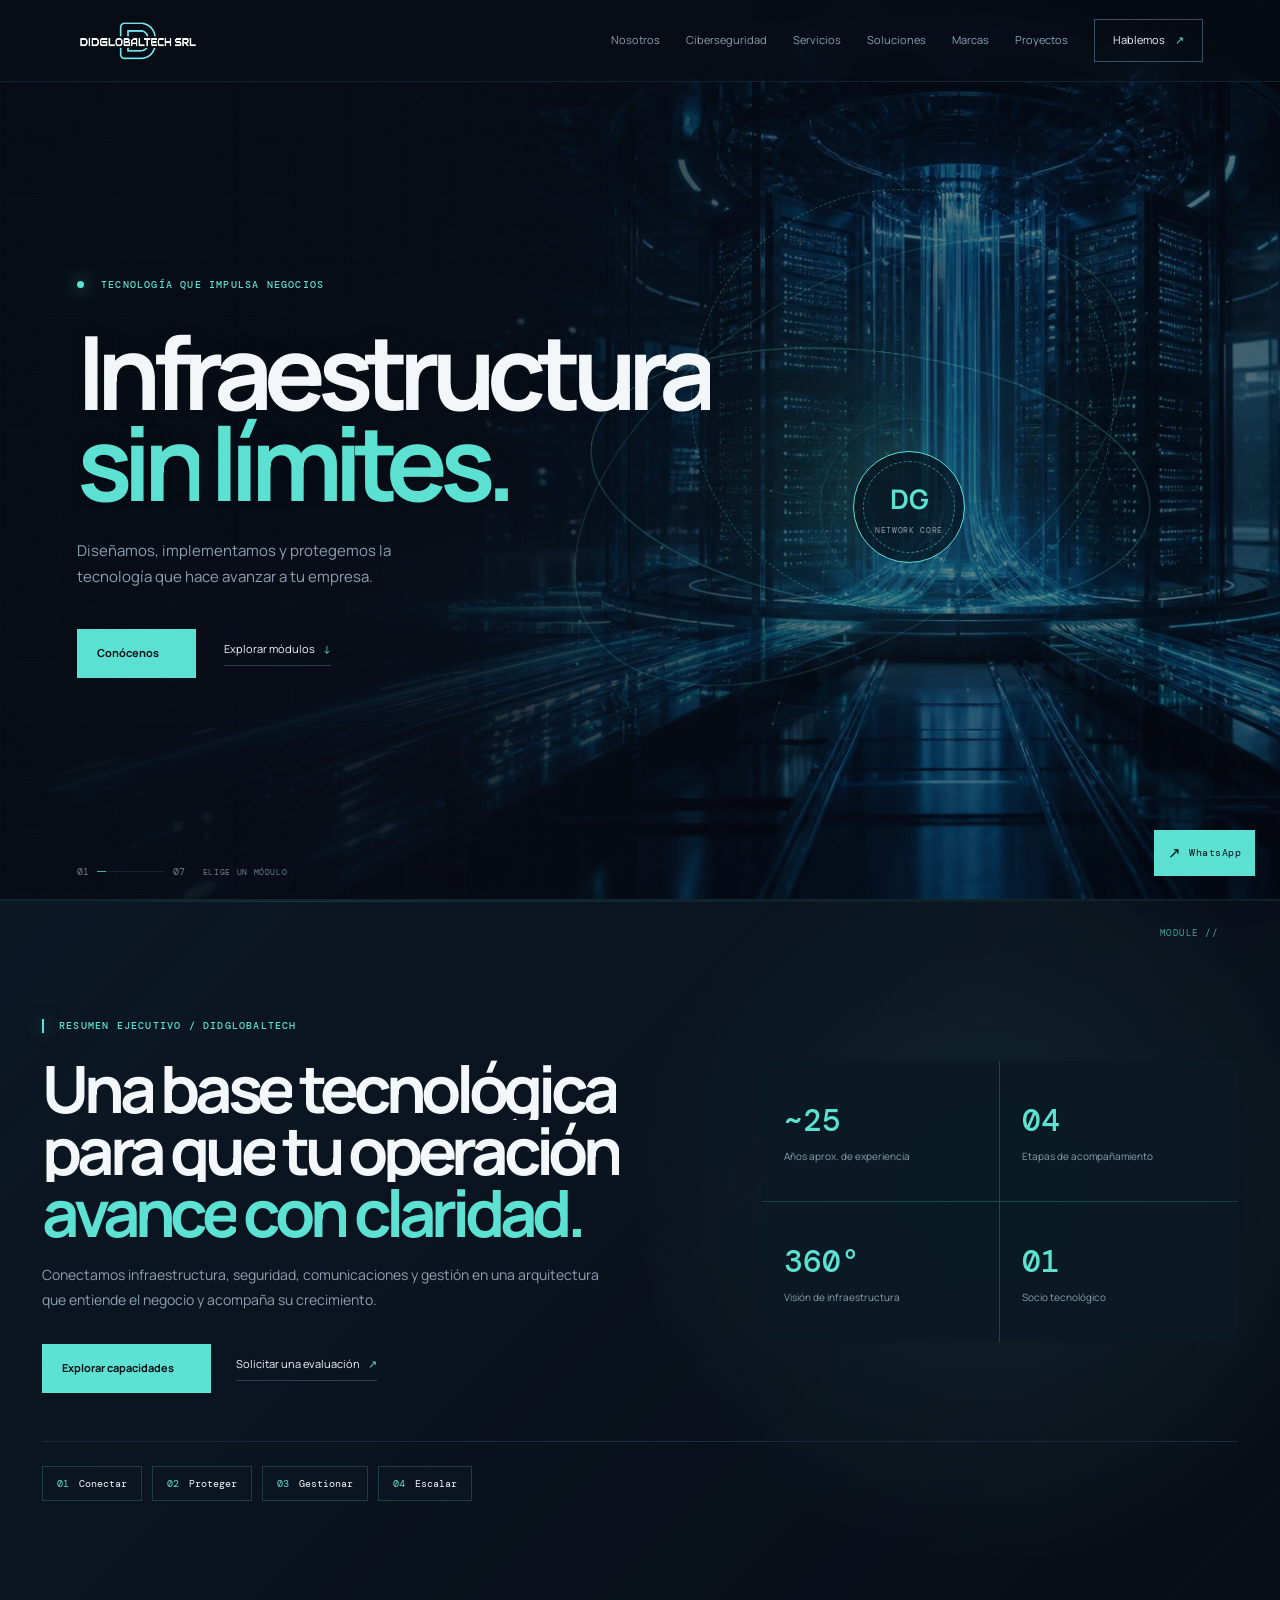
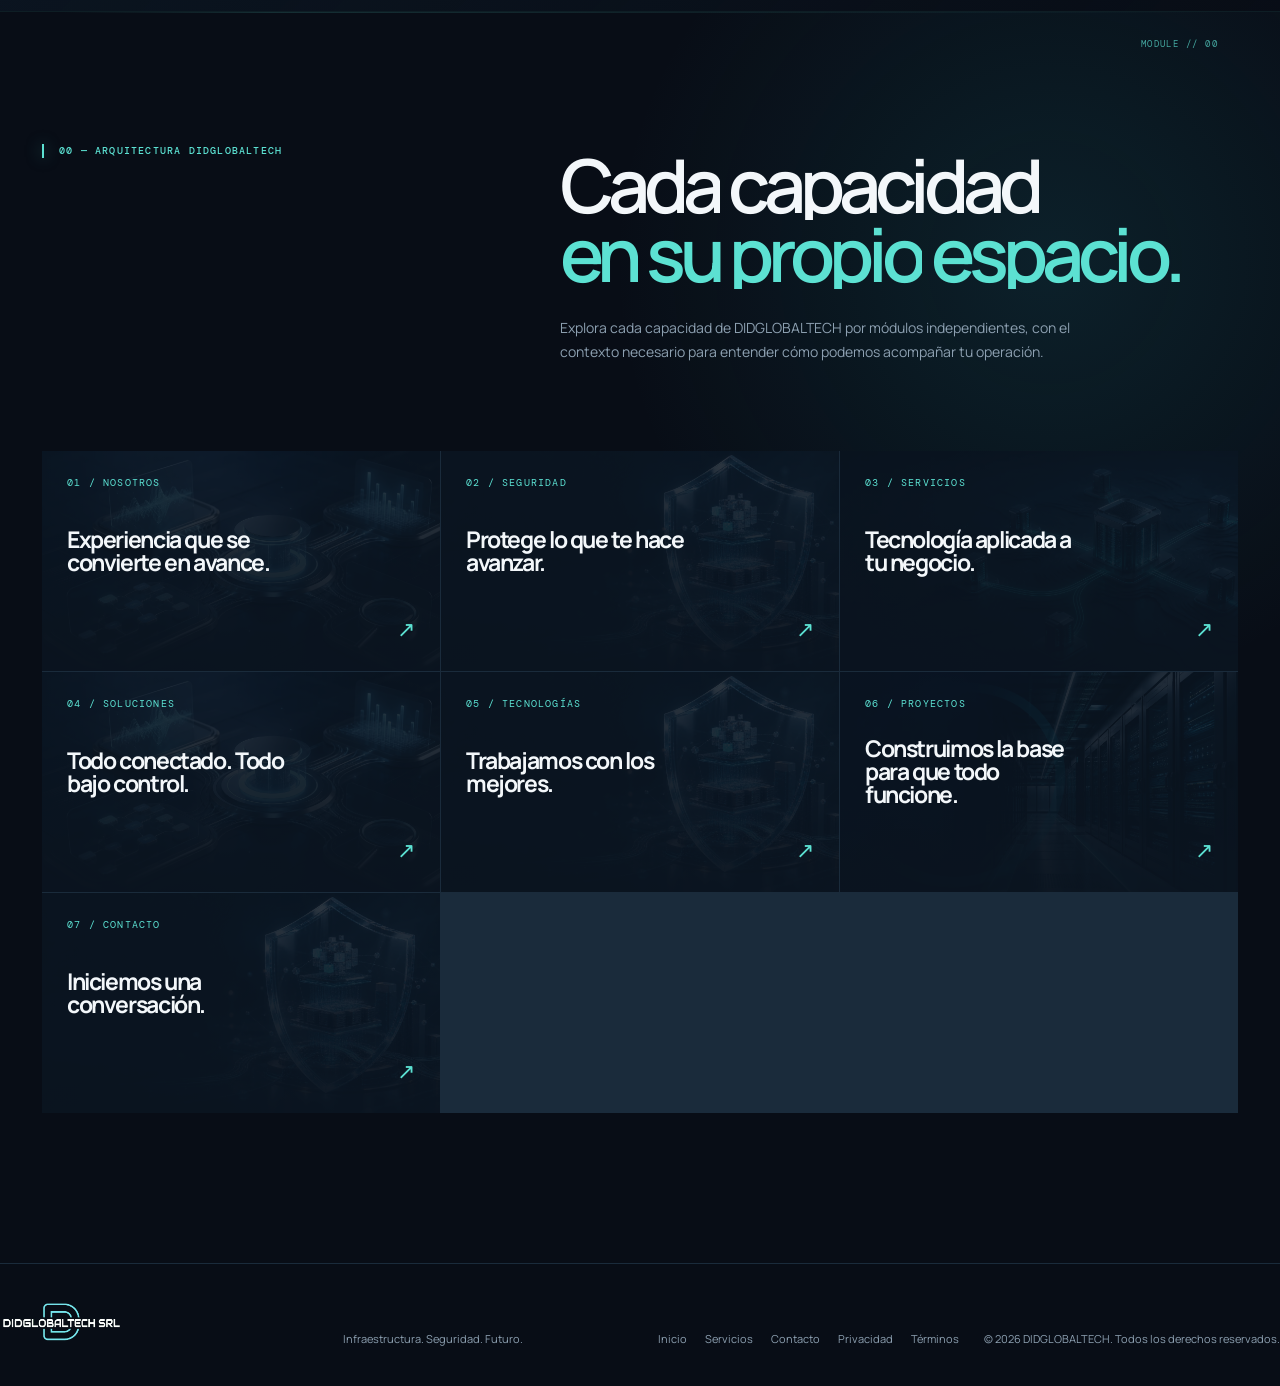
==== commit ee15ee32: "Fix brand wall filters and card alignment" ====
--- a/index.html
+++ b/index.html
@@ -11,7 +11,7 @@
     <link rel="preconnect" href="https://fonts.gstatic.com" crossorigin />
     <link href="https://fonts.googleapis.com/css2?family=DM+Mono:wght@400;500&family=Manrope:wght@400;500;600;700;800&display=swap" rel="stylesheet" />
     <link rel="stylesheet" href="styles.css?v=20260813-4" />
-    <link rel="stylesheet" href="premium.css?v=20260813-14" />
+    <link rel="stylesheet" href="premium.css?v=20260813-15" />
   </head>
   <body class="home-page">
     <a class="skip-link" href="#contenido">Saltar al contenido</a>
@@ -35,6 +35,6 @@
       <footer class="footer section-pad"><a class="brand" href="index.html"><img src="assets/didglobaltech-logo-dark.png" alt="DIDGLOBALTECH SRL" /></a><p>Infraestructura. Seguridad. Futuro.</p><div class="footer-links"><a href="index.html">Inicio</a><a href="servicios.html">Servicios</a><a href="contacto.html">Contacto</a></div><small>© 2026 DIDGLOBALTECH. Todos los derechos reservados.</small></footer>
     </div>
     <div class="page-meter" aria-hidden="true"><span data-meter-current>00</span><i></i><span>07</span><small>ELIGE UN MÓDULO</small></div>
-    <script src="script.js?v=20260813-8"></script>
+    <script src="script.js?v=20260813-9"></script>
   </body>
 </html>
--- a/premium.css
+++ b/premium.css
@@ -943,7 +943,7 @@
   display: flex;
   flex-wrap: wrap;
   gap: 8px;
-  margin: -42px 0 25px;
+  margin: 30px 0 28px;
   padding: 8px;
   border: 1px solid rgba(92, 225, 210, .12);
   background: rgba(13, 23, 36, .72);
@@ -973,6 +973,35 @@
 .filter-bar button:active { transform: translateY(1px); }
 .service-card.filter-hidden,
 .brand-grid > div.filter-hidden { display: none; }
+
+/* The filter sits between the visual intro and the brand wall; it should never cover the artwork. */
+.module-page .filter-bar {
+  position: relative;
+  z-index: 3;
+}
+
+.module-page .brand-grid {
+  margin-top: 0;
+}
+
+/* Brand wall: one baseline, one row height, no decorative vertical offsets. */
+.module-page .brand-grid > div,
+.module-page .brand-grid > div:nth-child(3n + 2) {
+  min-height: 136px;
+  height: 136px;
+  transform: none;
+}
+
+.module-page .brand-grid > div:hover,
+.module-page .brand-grid > div:focus-within,
+.module-page .brand-grid > div:nth-child(3n + 2):hover,
+.module-page .brand-grid > div:nth-child(3n + 2):focus-within {
+  transform: translateY(-5px);
+}
+
+.module-page .brand-grid img {
+  height: 48px;
+}
 
 .process-panel {
   display: grid;
@@ -1130,7 +1159,7 @@
 .whatsapp-float strong { font: 10px "DM Mono", monospace; letter-spacing: .05em; }
 
 @media (max-width: 900px) {
-  .filter-bar { margin: -22px 0 22px; overflow-x: auto; flex-wrap: nowrap; scrollbar-width: thin; }
+  .filter-bar { margin: 24px 0 22px; overflow-x: auto; flex-wrap: nowrap; scrollbar-width: thin; }
   .filter-bar button { flex: 0 0 auto; white-space: nowrap; }
   .process-panel { grid-template-columns: 1fr; gap: 27px; margin-top: 65px; padding: 26px 20px; }
   .process-track { grid-template-columns: repeat(2, 1fr); }
@@ -1413,8 +1442,9 @@
 }
 
 @media (max-width: 900px) {
-  .module-page .brand-grid > div { min-height: 136px; }
-  .module-page .brand-grid img { width: min(138px, 88%); height: 48px; }
+  .module-page .brand-grid > div,
+  .module-page .brand-grid > div:nth-child(3n + 2) { min-height: 124px; height: 124px; }
+  .module-page .brand-grid img { width: min(138px, 88%); height: 44px; }
 }
 
 /* The animated network projects its focal point at x=.71 / y=.52.
@@ -1496,3 +1526,32 @@
     animation: none;
   }
 }
+
+/* Final brand wall alignment: keep every card on the same baseline and compact the density. */
+.module-page .brand-grid > div,
+.module-page .brand-grid > div:nth-child(3n + 2) {
+  min-height: 136px;
+  height: 136px;
+  transform: none;
+}
+
+.module-page .brand-grid > div:hover,
+.module-page .brand-grid > div:focus-within,
+.module-page .brand-grid > div:nth-child(3n + 2):hover,
+.module-page .brand-grid > div:nth-child(3n + 2):focus-within {
+  transform: translateY(-5px);
+}
+
+.module-page .brand-grid img {
+  height: 48px;
+}
+
+@media (max-width: 900px) {
+  .module-page .brand-grid > div,
+  .module-page .brand-grid > div:nth-child(3n + 2) {
+    min-height: 124px;
+    height: 124px;
+  }
+
+  .module-page .brand-grid img { height: 44px; }
+}
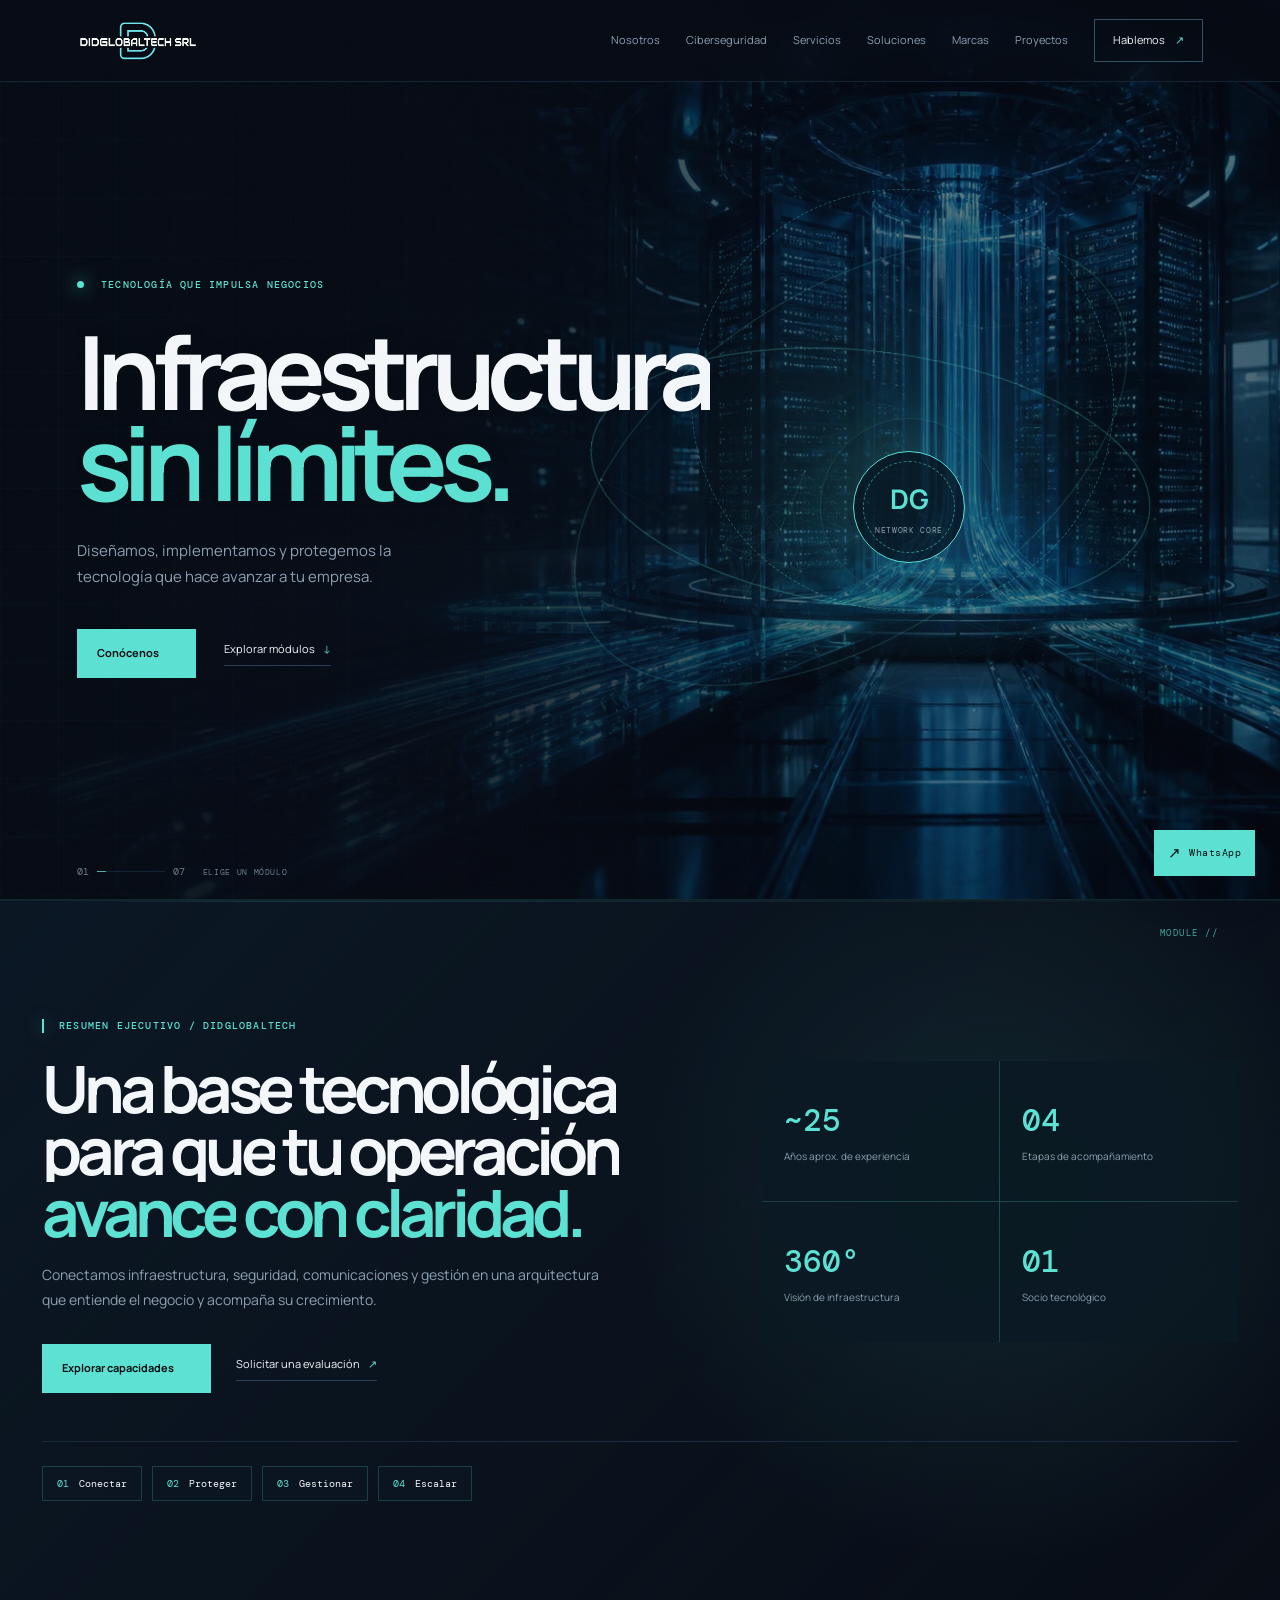
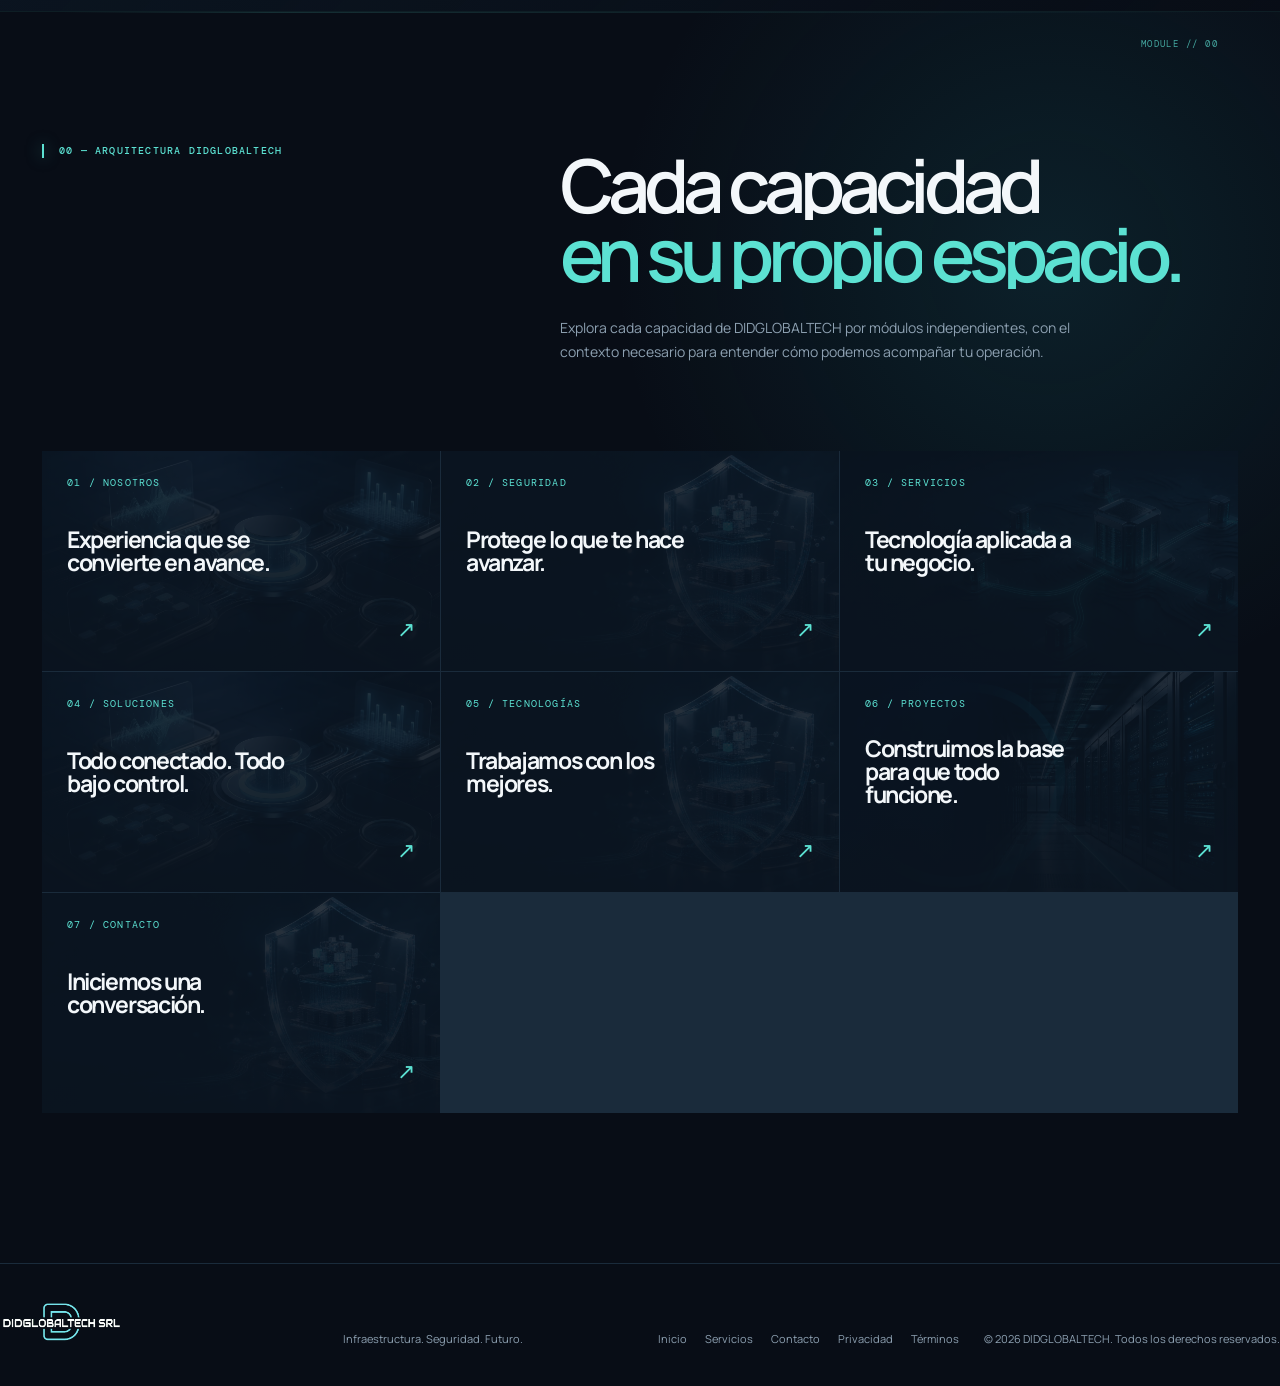
==== commit 8c74910f: "Remove page transition effect" ====
--- a/index.html
+++ b/index.html
@@ -11,11 +11,10 @@
     <link rel="preconnect" href="https://fonts.gstatic.com" crossorigin />
     <link href="https://fonts.googleapis.com/css2?family=DM+Mono:wght@400;500&family=Manrope:wght@400;500;600;700;800&display=swap" rel="stylesheet" />
     <link rel="stylesheet" href="styles.css?v=20260813-4" />
-    <link rel="stylesheet" href="premium.css?v=20260813-15" />
+    <link rel="stylesheet" href="premium.css?v=20260813-16" />
   </head>
   <body class="home-page">
     <a class="skip-link" href="#contenido">Saltar al contenido</a>
-    <div class="transition-curtain" aria-hidden="true"></div>
     <div class="site-shell">
       <header class="topbar">
         <a class="brand" href="index.html" aria-label="Ir al inicio"><img src="assets/didglobaltech-logo-dark.png" alt="DIDGLOBALTECH SRL" /></a>
@@ -35,6 +34,6 @@
       <footer class="footer section-pad"><a class="brand" href="index.html"><img src="assets/didglobaltech-logo-dark.png" alt="DIDGLOBALTECH SRL" /></a><p>Infraestructura. Seguridad. Futuro.</p><div class="footer-links"><a href="index.html">Inicio</a><a href="servicios.html">Servicios</a><a href="contacto.html">Contacto</a></div><small>© 2026 DIDGLOBALTECH. Todos los derechos reservados.</small></footer>
     </div>
     <div class="page-meter" aria-hidden="true"><span data-meter-current>00</span><i></i><span>07</span><small>ELIGE UN MÓDULO</small></div>
-    <script src="script.js?v=20260813-9"></script>
+    <script src="script.js?v=20260813-10"></script>
   </body>
 </html>
--- a/premium.css
+++ b/premium.css
@@ -643,16 +643,6 @@
   transition: width .18s ease-out;
 }
 
-body.is-navigating {
-  overflow: hidden;
-}
-
-.transition-curtain.route-exit {
-  transform: scaleY(0);
-  transform-origin: bottom;
-  animation: route-exit .28s cubic-bezier(.76, 0, .24, 1) forwards;
-}
-
 body[data-page="nosotros"] .about {
   background: radial-gradient(circle at 22% 12%, rgba(56, 144, 150, .16), transparent 32%), var(--bg);
 }
@@ -732,11 +722,6 @@
 
 .contact-form .button {
   margin-top: 16px;
-}
-
-@keyframes route-exit {
-  0% { transform: scaleY(0); transform-origin: bottom; }
-  100% { transform: scaleY(1); transform-origin: bottom; }
 }
 
 @keyframes module-arrive {
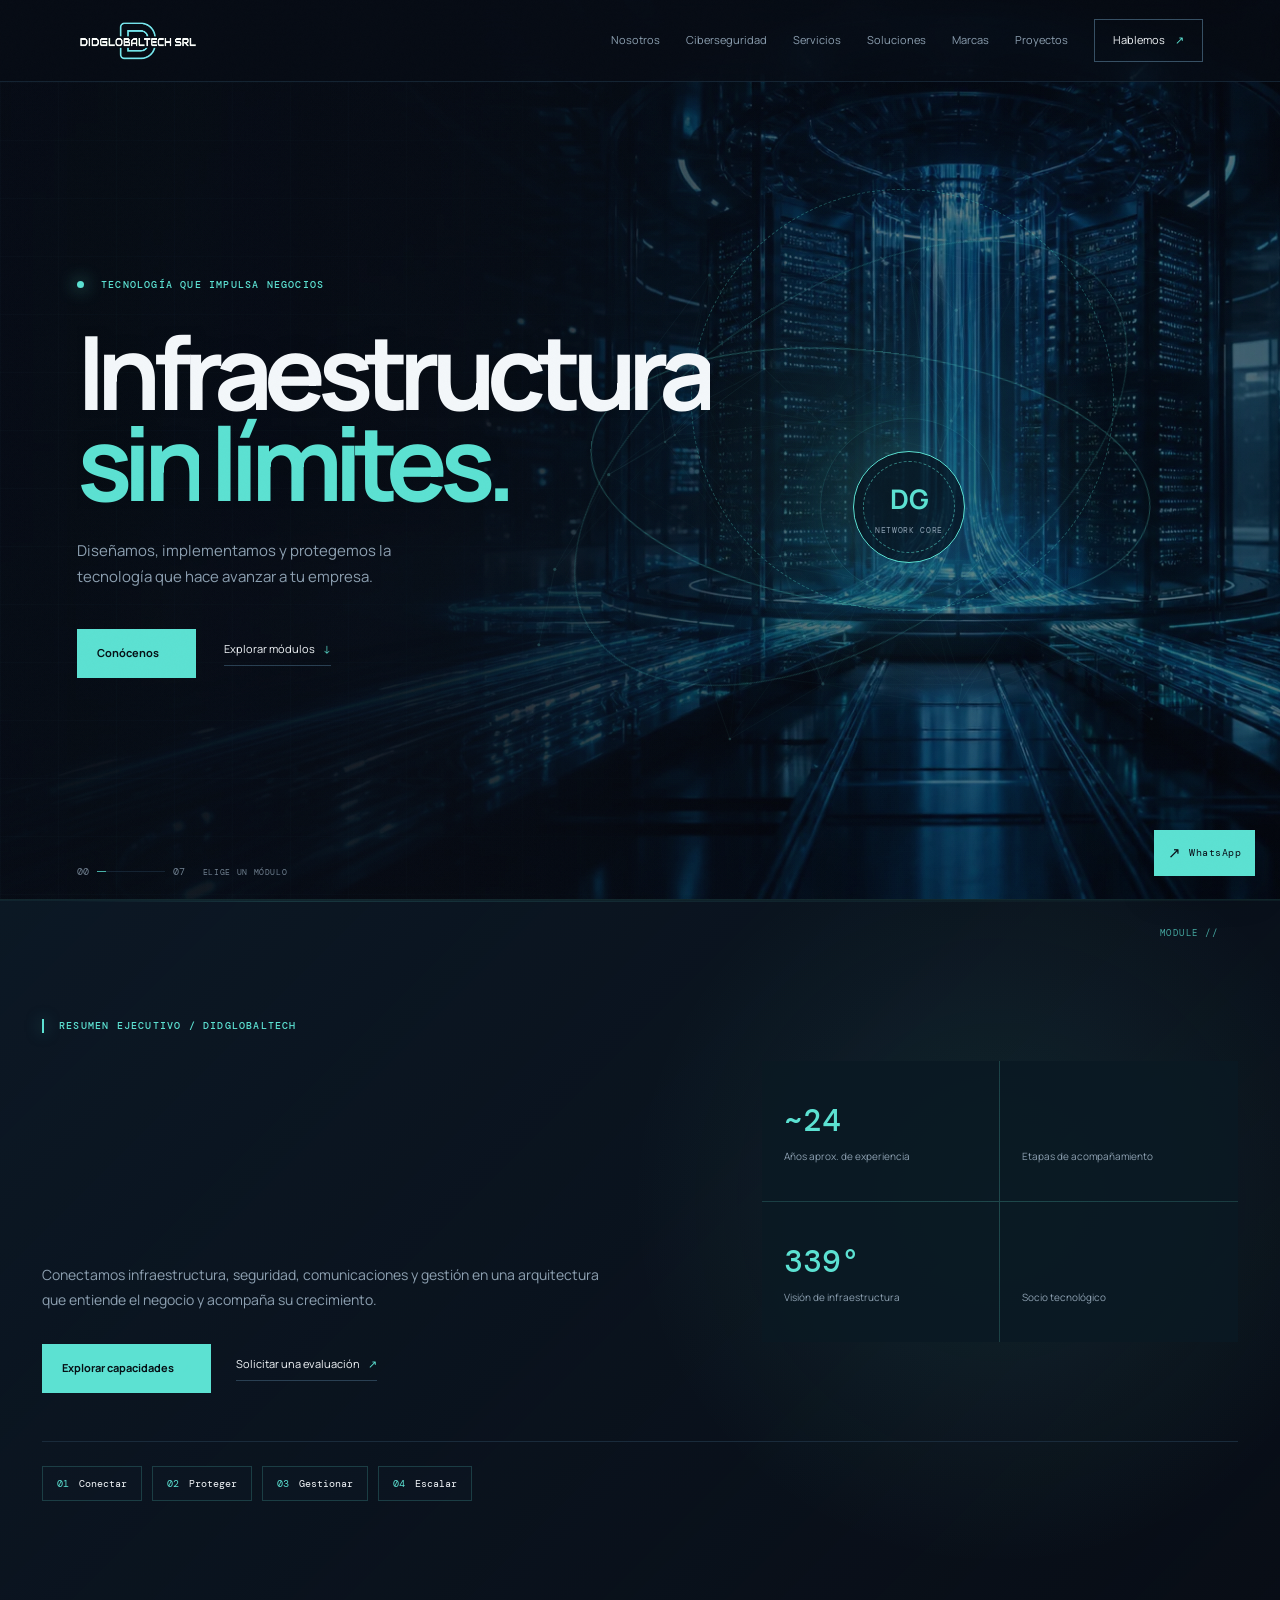
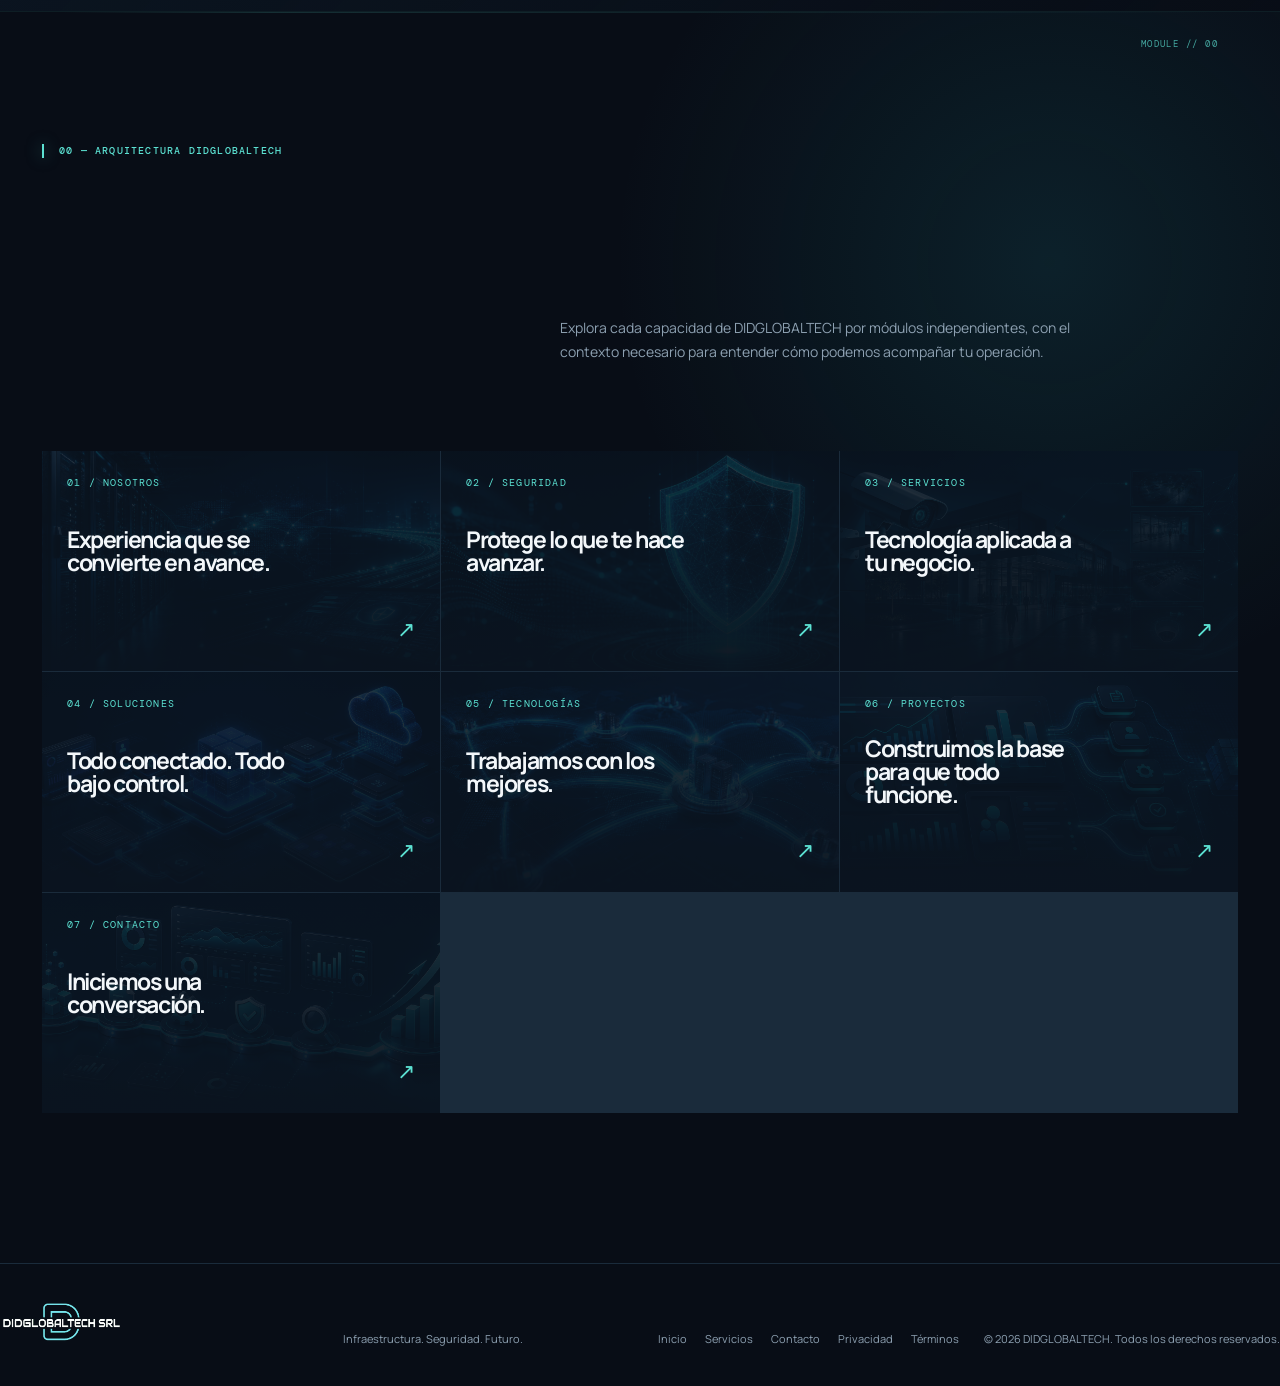
==== commit e61a8628: "Use original imagery across modules" ====
--- a/index.html
+++ b/index.html
@@ -11,7 +11,7 @@
     <link rel="preconnect" href="https://fonts.gstatic.com" crossorigin />
     <link href="https://fonts.googleapis.com/css2?family=DM+Mono:wght@400;500&family=Manrope:wght@400;500;600;700;800&display=swap" rel="stylesheet" />
     <link rel="stylesheet" href="styles.css?v=20260813-4" />
-    <link rel="stylesheet" href="premium.css?v=20260813-16" />
+    <link rel="stylesheet" href="premium.css?v=20260813-17" />
   </head>
   <body class="home-page">
     <a class="skip-link" href="#contenido">Saltar al contenido</a>
@@ -29,11 +29,11 @@
           <div class="hero-copy reveal"><p class="eyebrow"><i></i> Tecnología que impulsa negocios</p><h1>Infraestructura<br /><em>sin límites.</em></h1><p class="hero-lede">Diseñamos, implementamos y protegemos la tecnología que hace avanzar a tu empresa.</p><div class="hero-actions"><a class="button button-solid" href="nosotros.html">Conócenos <span>↗</span></a><a class="text-link" href="#modulos">Explorar módulos <span>↓</span></a></div></div>
           <div class="hero-bottom"><span class="section-count">00 / 07</span><span class="count-line"><i></i></span><span>ELIGE UN MÓDULO PARA CONTINUAR</span></div>
         </section>
-        <section class="module-directory page-section" id="modulos" data-section="00"><div class="section-intro reveal"><span class="section-index">00 — Arquitectura DIDGLOBALTECH</span><div><h2>Cada capacidad<br /><em>en su propio espacio.</em></h2><p>Explora cada capacidad de DIDGLOBALTECH por módulos independientes, con el contexto necesario para entender cómo podemos acompañar tu operación.</p></div></div><div class="module-directory-grid"><a class="module-card reveal" href="nosotros.html" style="--module-image:url('assets/visual-operations-v2.webp')"><span>01 / NOSOTROS</span><strong>Experiencia que se convierte en avance.</strong><b>↗</b></a><a class="module-card reveal reveal-delay" href="ciberseguridad.html" style="--module-image:url('assets/visual-security-v2.webp')"><span>02 / SEGURIDAD</span><strong>Protege lo que te hace avanzar.</strong><b>↗</b></a><a class="module-card reveal reveal-delay-2" href="servicios.html" style="--module-image:url('assets/visual-network-v2.webp')"><span>03 / SERVICIOS</span><strong>Tecnología aplicada a tu negocio.</strong><b>↗</b></a><a class="module-card reveal" href="soluciones.html" style="--module-image:url('assets/visual-operations-v2.webp')"><span>04 / SOLUCIONES</span><strong>Todo conectado. Todo bajo control.</strong><b>↗</b></a><a class="module-card reveal reveal-delay" href="marcas.html" style="--module-image:url('assets/visual-security-v2.webp')"><span>05 / TECNOLOGÍAS</span><strong>Trabajamos con los mejores.</strong><b>↗</b></a><a class="module-card reveal reveal-delay-2" href="proyectos.html" style="--module-image:url('assets/visual-datacenter-v2.webp')"><span>06 / PROYECTOS</span><strong>Construimos la base para que todo funcione.</strong><b>↗</b></a><a class="module-card reveal" href="contacto.html" style="--module-image:url('assets/visual-security-v2.webp')"><span>07 / CONTACTO</span><strong>Iniciemos una conversación.</strong><b>↗</b></a></div></section>
+        <section class="module-directory page-section" id="modulos" data-section="00"><div class="section-intro reveal"><span class="section-index">00 — Arquitectura DIDGLOBALTECH</span><div><h2>Cada capacidad<br /><em>en su propio espacio.</em></h2><p>Explora cada capacidad de DIDGLOBALTECH por módulos independientes, con el contexto necesario para entender cómo podemos acompañar tu operación.</p></div></div><div class="module-directory-grid"><a class="module-card reveal" href="nosotros.html" style="--module-image:url('assets/infrastructure-control.png')"><span>01 / NOSOTROS</span><strong>Experiencia que se convierte en avance.</strong><b>↗</b></a><a class="module-card reveal reveal-delay" href="ciberseguridad.html" style="--module-image:url('assets/service-security.png')"><span>02 / SEGURIDAD</span><strong>Protege lo que te hace avanzar.</strong><b>↗</b></a><a class="module-card reveal reveal-delay-2" href="servicios.html" style="--module-image:url('assets/service-cctv.png')"><span>03 / SERVICIOS</span><strong>Tecnología aplicada a tu negocio.</strong><b>↗</b></a><a class="module-card reveal" href="soluciones.html" style="--module-image:url('assets/service-platforms.png')"><span>04 / SOLUCIONES</span><strong>Todo conectado. Todo bajo control.</strong><b>↗</b></a><a class="module-card reveal reveal-delay" href="marcas.html" style="--module-image:url('assets/service-network.png')"><span>05 / TECNOLOGÍAS</span><strong>Trabajamos con los mejores.</strong><b>↗</b></a><a class="module-card reveal reveal-delay-2" href="proyectos.html" style="--module-image:url('assets/service-management.png')"><span>06 / PROYECTOS</span><strong>Construimos la base para que todo funcione.</strong><b>↗</b></a><a class="module-card reveal" href="contacto.html" style="--module-image:url('assets/service-consulting.png')"><span>07 / CONTACTO</span><strong>Iniciemos una conversación.</strong><b>↗</b></a></div></section>
       </main>
       <footer class="footer section-pad"><a class="brand" href="index.html"><img src="assets/didglobaltech-logo-dark.png" alt="DIDGLOBALTECH SRL" /></a><p>Infraestructura. Seguridad. Futuro.</p><div class="footer-links"><a href="index.html">Inicio</a><a href="servicios.html">Servicios</a><a href="contacto.html">Contacto</a></div><small>© 2026 DIDGLOBALTECH. Todos los derechos reservados.</small></footer>
     </div>
     <div class="page-meter" aria-hidden="true"><span data-meter-current>00</span><i></i><span>07</span><small>ELIGE UN MÓDULO</small></div>
-    <script src="script.js?v=20260813-10"></script>
+    <script src="script.js?v=20260813-11"></script>
   </body>
 </html>
--- a/premium.css
+++ b/premium.css
@@ -892,36 +892,36 @@
 }
 
 /* Final additions: richer imagery, discovery tools and conversion details. */
-body[data-page="nosotros"] { --module-intro-image: url("assets/visual-operations-v2.webp"); }
-body[data-page="ciberseguridad"] { --module-intro-image: url("assets/visual-security-v2.webp"); }
-body[data-page="servicios"] { --module-intro-image: url("assets/visual-network-v2.webp"); }
-body[data-page="soluciones"] { --module-intro-image: url("assets/visual-operations-v2.webp"); }
-body[data-page="marcas"] { --module-intro-image: url("assets/visual-security-v2.webp"); }
-body[data-page="proyectos"] { --module-intro-image: url("assets/visual-datacenter-v2.webp"); }
-
-.module-card:nth-child(1) { --module-image: url("assets/visual-operations-v2.webp"); }
-.module-card:nth-child(2) { --module-image: url("assets/visual-security-v2.webp"); }
-.module-card:nth-child(3) { --module-image: url("assets/visual-network-v2.webp"); }
-.module-card:nth-child(4) { --module-image: url("assets/visual-operations-v2.webp"); }
-.module-card:nth-child(5) { --module-image: url("assets/visual-security-v2.webp"); }
-.module-card:nth-child(6) { --module-image: url("assets/visual-datacenter-v2.webp"); }
-.module-card:nth-child(7) { --module-image: url("assets/visual-security-v2.webp"); }
-
-.project-card:nth-child(1) { --project-image: url("assets/visual-network-v2.webp"); }
-.project-card:nth-child(2) { --project-image: url("assets/visual-operations-v2.webp"); }
-.project-card:nth-child(3) { --project-image: url("assets/visual-security-v2.webp"); }
-.project-card:nth-child(4) { --project-image: url("assets/visual-datacenter-v2.webp"); }
+body[data-page="nosotros"] { --module-intro-image: url("assets/infrastructure-control.png"); }
+body[data-page="ciberseguridad"] { --module-intro-image: url("assets/service-security.png"); }
+body[data-page="servicios"] { --module-intro-image: url("assets/service-cctv.png"); }
+body[data-page="soluciones"] { --module-intro-image: url("assets/service-platforms.png"); }
+body[data-page="marcas"] { --module-intro-image: url("assets/service-network.png"); }
+body[data-page="proyectos"] { --module-intro-image: url("assets/service-management.png"); }
+
+.module-card:nth-child(1) { --module-image: url("assets/infrastructure-control.png"); }
+.module-card:nth-child(2) { --module-image: url("assets/service-security.png"); }
+.module-card:nth-child(3) { --module-image: url("assets/service-cctv.png"); }
+.module-card:nth-child(4) { --module-image: url("assets/service-platforms.png"); }
+.module-card:nth-child(5) { --module-image: url("assets/service-network.png"); }
+.module-card:nth-child(6) { --module-image: url("assets/service-management.png"); }
+.module-card:nth-child(7) { --module-image: url("assets/service-consulting.png"); }
+
+.project-card:nth-child(1) { --project-image: url("assets/service-network.png"); }
+.project-card:nth-child(2) { --project-image: url("assets/service-electronic-security.png"); }
+.project-card:nth-child(3) { --project-image: url("assets/service-platforms.png"); }
+.project-card:nth-child(4) { --project-image: url("assets/service-management.png"); }
 
 .solution-image {
-  background-image: linear-gradient(0deg, rgba(8, 13, 22, .88), rgba(8, 13, 22, .1)), url("assets/visual-network-v2.webp");
+  background-image: linear-gradient(0deg, rgba(8, 13, 22, .88), rgba(8, 13, 22, .1)), url("assets/service-network.png");
 }
 
 .tile-security {
-  background-image: linear-gradient(0deg, rgba(8, 13, 22, .9), rgba(8, 13, 22, .05)), url("assets/visual-security-v2.webp");
+  background-image: linear-gradient(0deg, rgba(8, 13, 22, .9), rgba(8, 13, 22, .05)), url("assets/service-security.png");
 }
 
 .tile-infrastructure {
-  background-image: linear-gradient(0deg, rgba(8, 13, 22, .9), rgba(8, 13, 22, .05)), url("assets/visual-network-v2.webp");
+  background-image: linear-gradient(0deg, rgba(8, 13, 22, .9), rgba(8, 13, 22, .05)), url("assets/infrastructure-control.png");
 }
 
 .filter-bar {
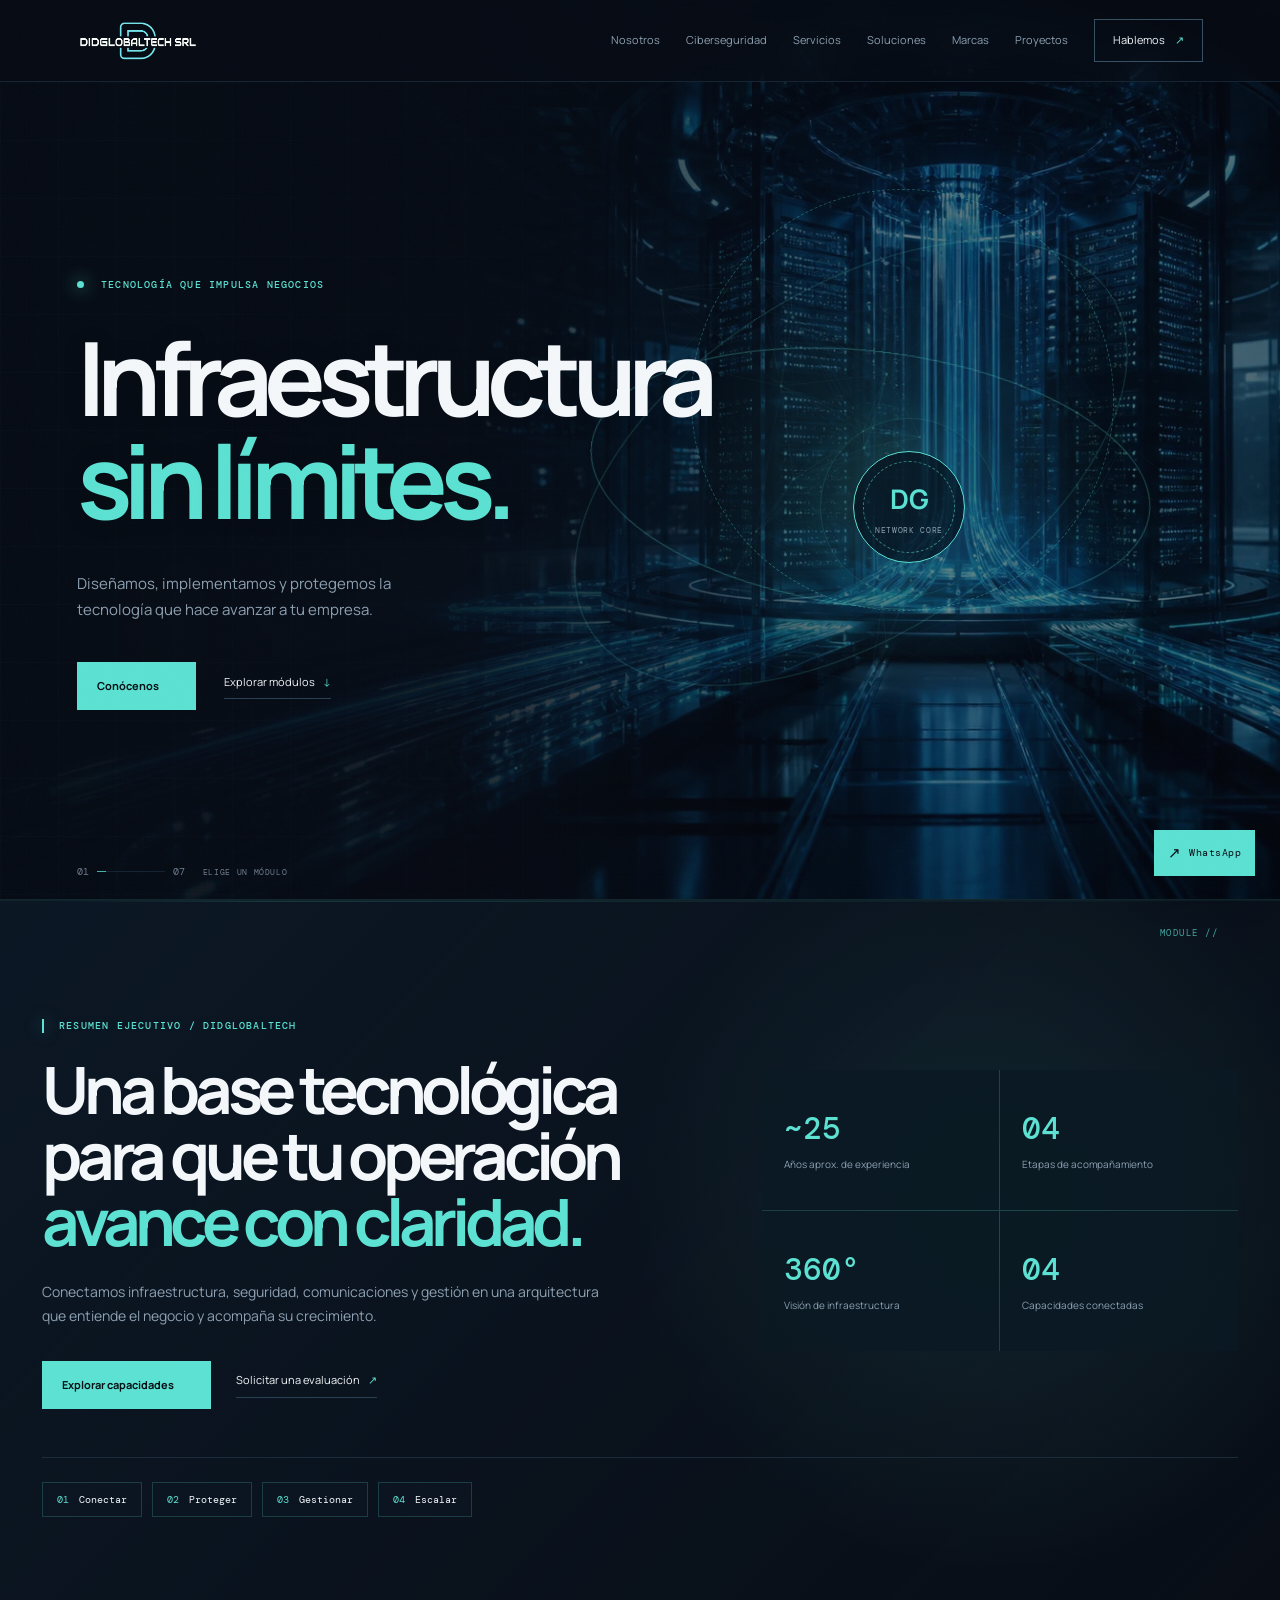
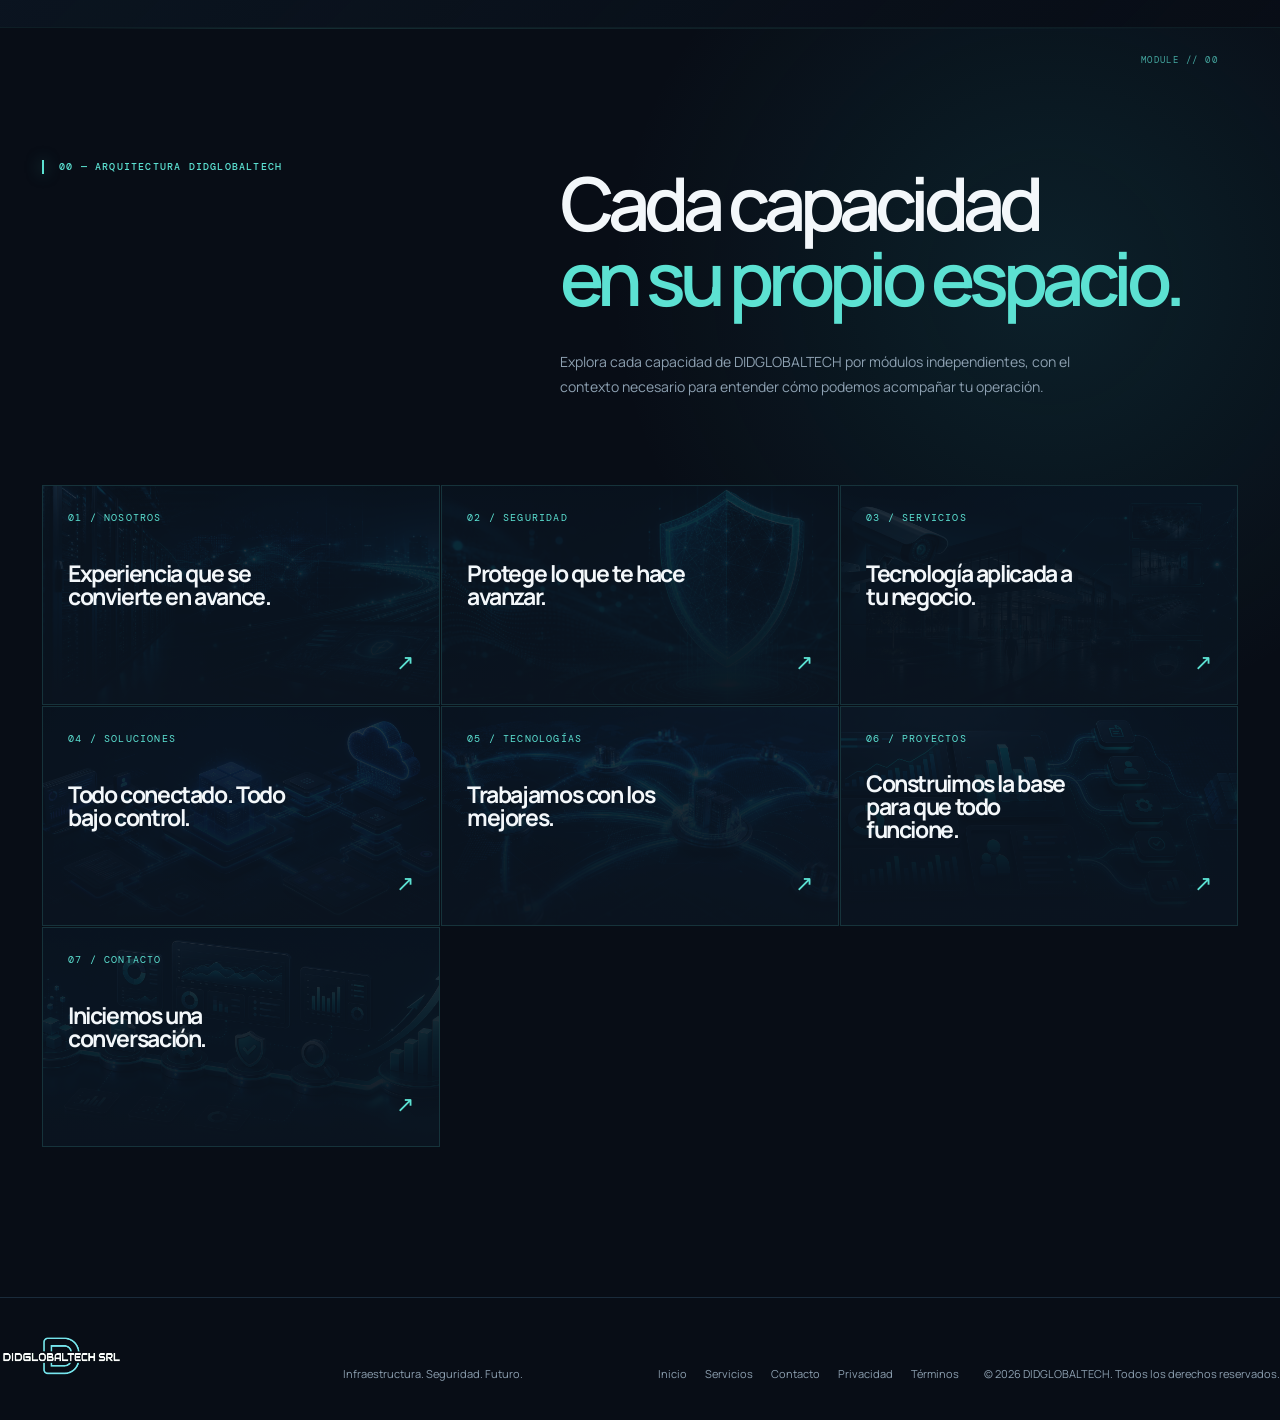
==== commit d5cc0162: "Polish security copy and typography" ====
--- a/index.html
+++ b/index.html
@@ -11,7 +11,7 @@
     <link rel="preconnect" href="https://fonts.gstatic.com" crossorigin />
     <link href="https://fonts.googleapis.com/css2?family=DM+Mono:wght@400;500&family=Manrope:wght@400;500;600;700;800&display=swap" rel="stylesheet" />
     <link rel="stylesheet" href="styles.css?v=20260813-4" />
-    <link rel="stylesheet" href="premium.css?v=20260813-17" />
+    <link rel="stylesheet" href="premium.css?v=20260813-18" />
   </head>
   <body class="home-page">
     <a class="skip-link" href="#contenido">Saltar al contenido</a>
@@ -34,6 +34,6 @@
       <footer class="footer section-pad"><a class="brand" href="index.html"><img src="assets/didglobaltech-logo-dark.png" alt="DIDGLOBALTECH SRL" /></a><p>Infraestructura. Seguridad. Futuro.</p><div class="footer-links"><a href="index.html">Inicio</a><a href="servicios.html">Servicios</a><a href="contacto.html">Contacto</a></div><small>© 2026 DIDGLOBALTECH. Todos los derechos reservados.</small></footer>
     </div>
     <div class="page-meter" aria-hidden="true"><span data-meter-current>00</span><i></i><span>07</span><small>ELIGE UN MÓDULO</small></div>
-    <script src="script.js?v=20260813-11"></script>
+    <script src="script.js?v=20260813-12"></script>
   </body>
 </html>
--- a/premium.css
+++ b/premium.css
@@ -183,27 +183,44 @@
 
 .hero-actions .button-solid {
   position: relative;
-  overflow: hidden;
+  isolation: isolate;
+  overflow: visible;
 }
 
 .hero-actions .button-solid::before,
 .button-solid::before {
   content: "";
   position: absolute;
-  inset: 0 auto 0 -120%;
-  width: 80%;
-  background: linear-gradient(105deg, transparent, rgba(255, 255, 255, .38), transparent);
-  transform: skewX(-18deg);
-  transition: left .65s ease;
+  z-index: -1;
+  inset: 5px -5px -5px 5px;
+  border: 1px solid rgba(92, 225, 210, .35);
+  opacity: 0;
+  transform: translate(0, 0);
+  transition: opacity .25s ease, transform .25s cubic-bezier(.2, .7, .2, 1);
 }
 
 .hero-actions .button-solid:hover::before,
 .button-solid:hover::before {
-  left: 130%;
+  opacity: 1;
+  transform: translate(4px, 4px);
 }
 
 .button-solid {
   position: relative;
+}
+
+.button-solid span {
+  display: inline-block;
+  transition: transform .25s cubic-bezier(.2, .7, .2, 1);
+}
+
+.button-solid:hover span {
+  transform: translate(3px, -3px);
+}
+
+.button-solid:focus-visible {
+  outline: 2px solid var(--paper);
+  outline-offset: 4px;
 }
 
 /* Spotlight borders make the dense service grid feel less like nine identical boxes. */
@@ -542,6 +559,15 @@
 .module-card:nth-child(4) { --module-image: url("assets/service-platforms.png"); }
 .module-card:nth-child(5) { --module-image: url("assets/brand-fortinet.webp"); }
 .module-card:nth-child(6) { --module-image: url("assets/service-management.png"); }
+
+/* Empty grid tracks should reveal the page atmosphere, never a gray placeholder block. */
+.module-directory-grid {
+  background: transparent;
+}
+
+.module-card {
+  border: 1px solid rgba(92, 225, 210, .14);
+}
 
 .module-page-nav {
   display: flex;
@@ -1378,6 +1404,22 @@
   box-shadow: 0 26px 70px rgba(1, 8, 16, .25);
 }
 
+/* Filtered brand walls use only the columns they need, so no empty teal tracks remain. */
+.module-page .brand-grid {
+  background: transparent;
+}
+
+@media (min-width: 901px) {
+  .module-page .brand-grid {
+    grid-template-columns: repeat(var(--brand-columns, 5), minmax(0, 1fr));
+  }
+
+  .module-page .brand-grid[data-visible-count="1"] {
+    grid-template-columns: minmax(260px, 320px);
+    justify-content: start;
+  }
+}
+
 .module-page .brand-grid > div {
   min-height: 158px;
   border: 1px solid rgba(92, 225, 210, .1);
@@ -1430,6 +1472,7 @@
   .module-page .brand-grid > div,
   .module-page .brand-grid > div:nth-child(3n + 2) { min-height: 124px; height: 124px; }
   .module-page .brand-grid img { width: min(138px, 88%); height: 44px; }
+  .module-page .brand-grid[data-visible-count="1"] { grid-template-columns: 1fr; }
 }
 
 /* The animated network projects its focal point at x=.71 / y=.52.
@@ -1540,3 +1583,41 @@
 
   .module-page .brand-grid img { height: 44px; }
 }
+
+/* Typography safety pass: preserve descenders during reveals and tight display headings. */
+.hero-copy h1,
+.module-page .section-intro h1,
+.module-page .section-intro h2,
+.module-directory h2,
+.executive-copy h2,
+.solution-copy h2,
+.process-heading h2,
+.case-heading h2,
+.ecosystem-map-copy h2,
+.faq-panel h2,
+.contact-copy h1,
+.legal-content h1 {
+  line-height: 1.01;
+  padding-bottom: .08em;
+}
+
+.image-tile h2,
+.security-card h2,
+.service-card h2,
+.project-card h2,
+.case-study-card h3 {
+  line-height: 1.08;
+  padding-bottom: .08em;
+}
+
+.text-motion .motion-word {
+  clip-path: none;
+  overflow: visible;
+  padding-bottom: .08em;
+  margin-bottom: -.08em;
+}
+
+@keyframes word-rise {
+  0% { opacity: 0; transform: translate3d(0, .68em, 0) rotate(2deg); }
+  100% { opacity: 1; transform: none; }
+}
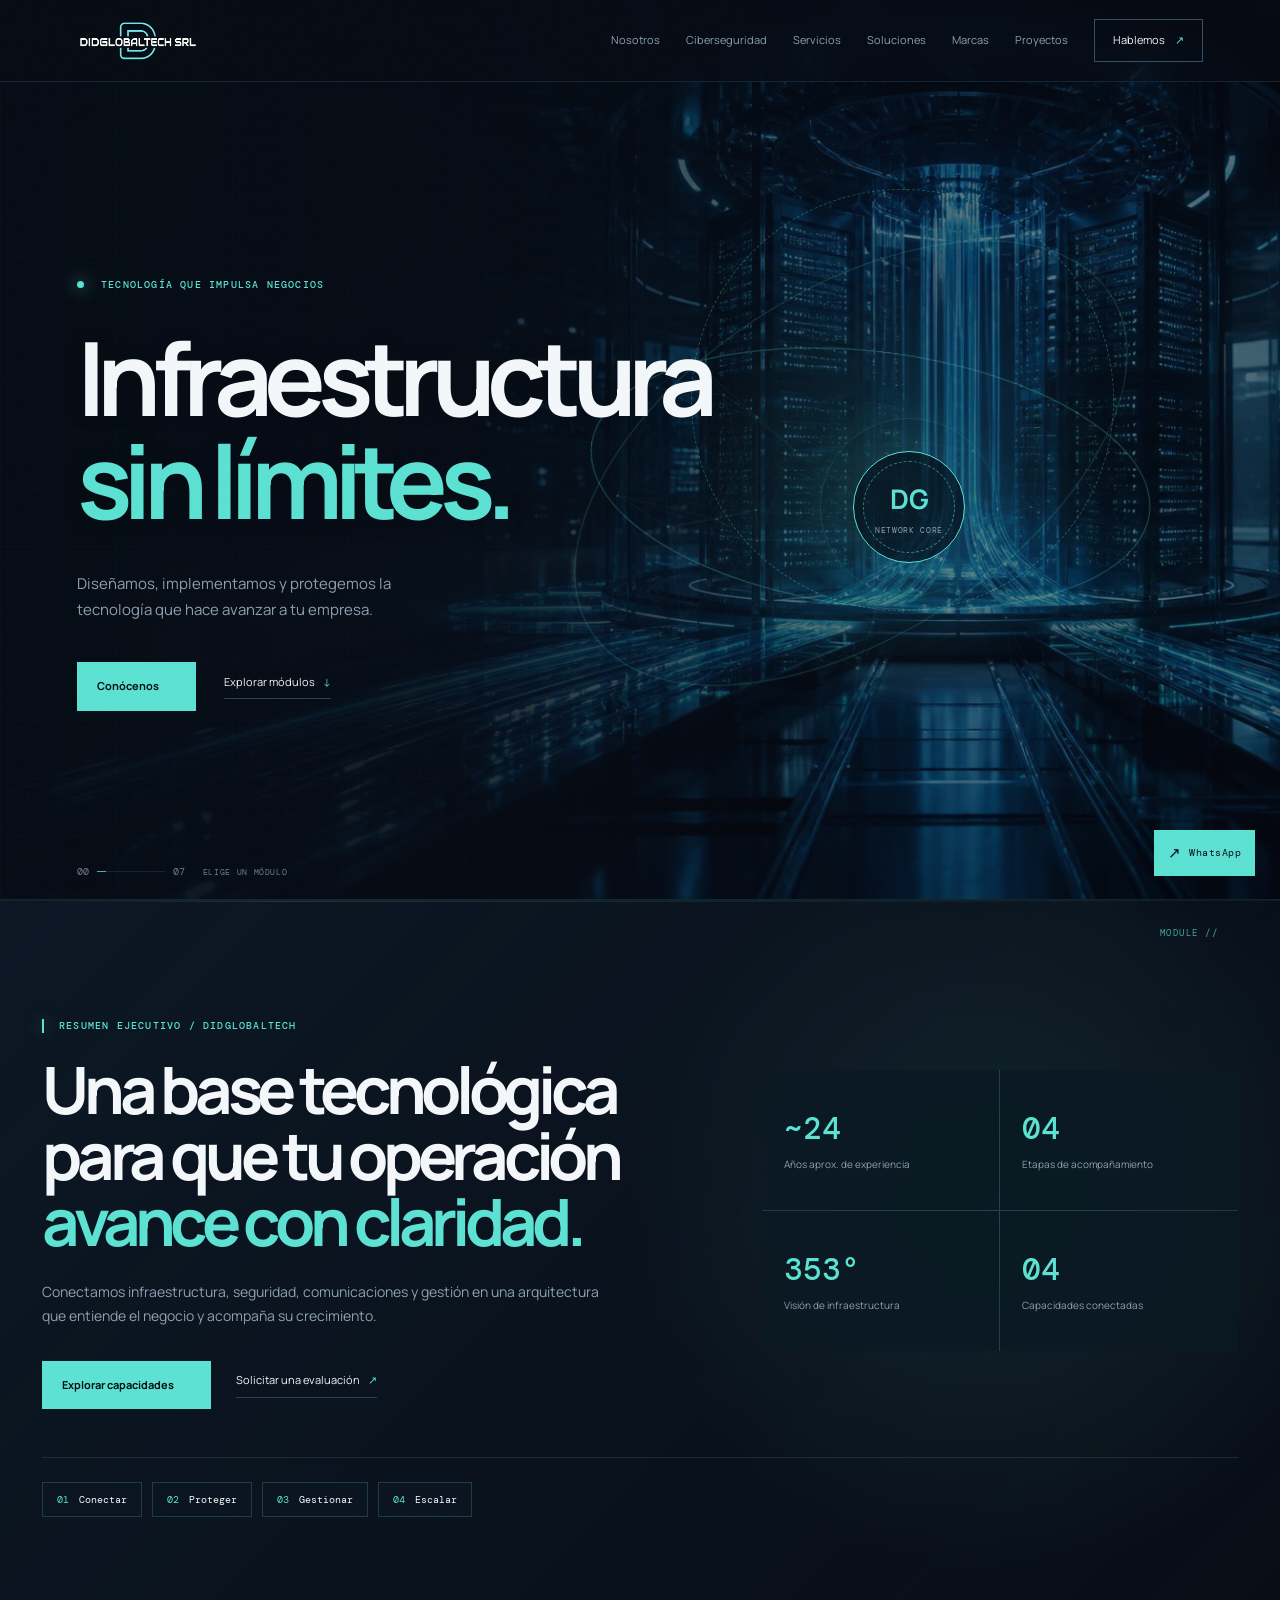
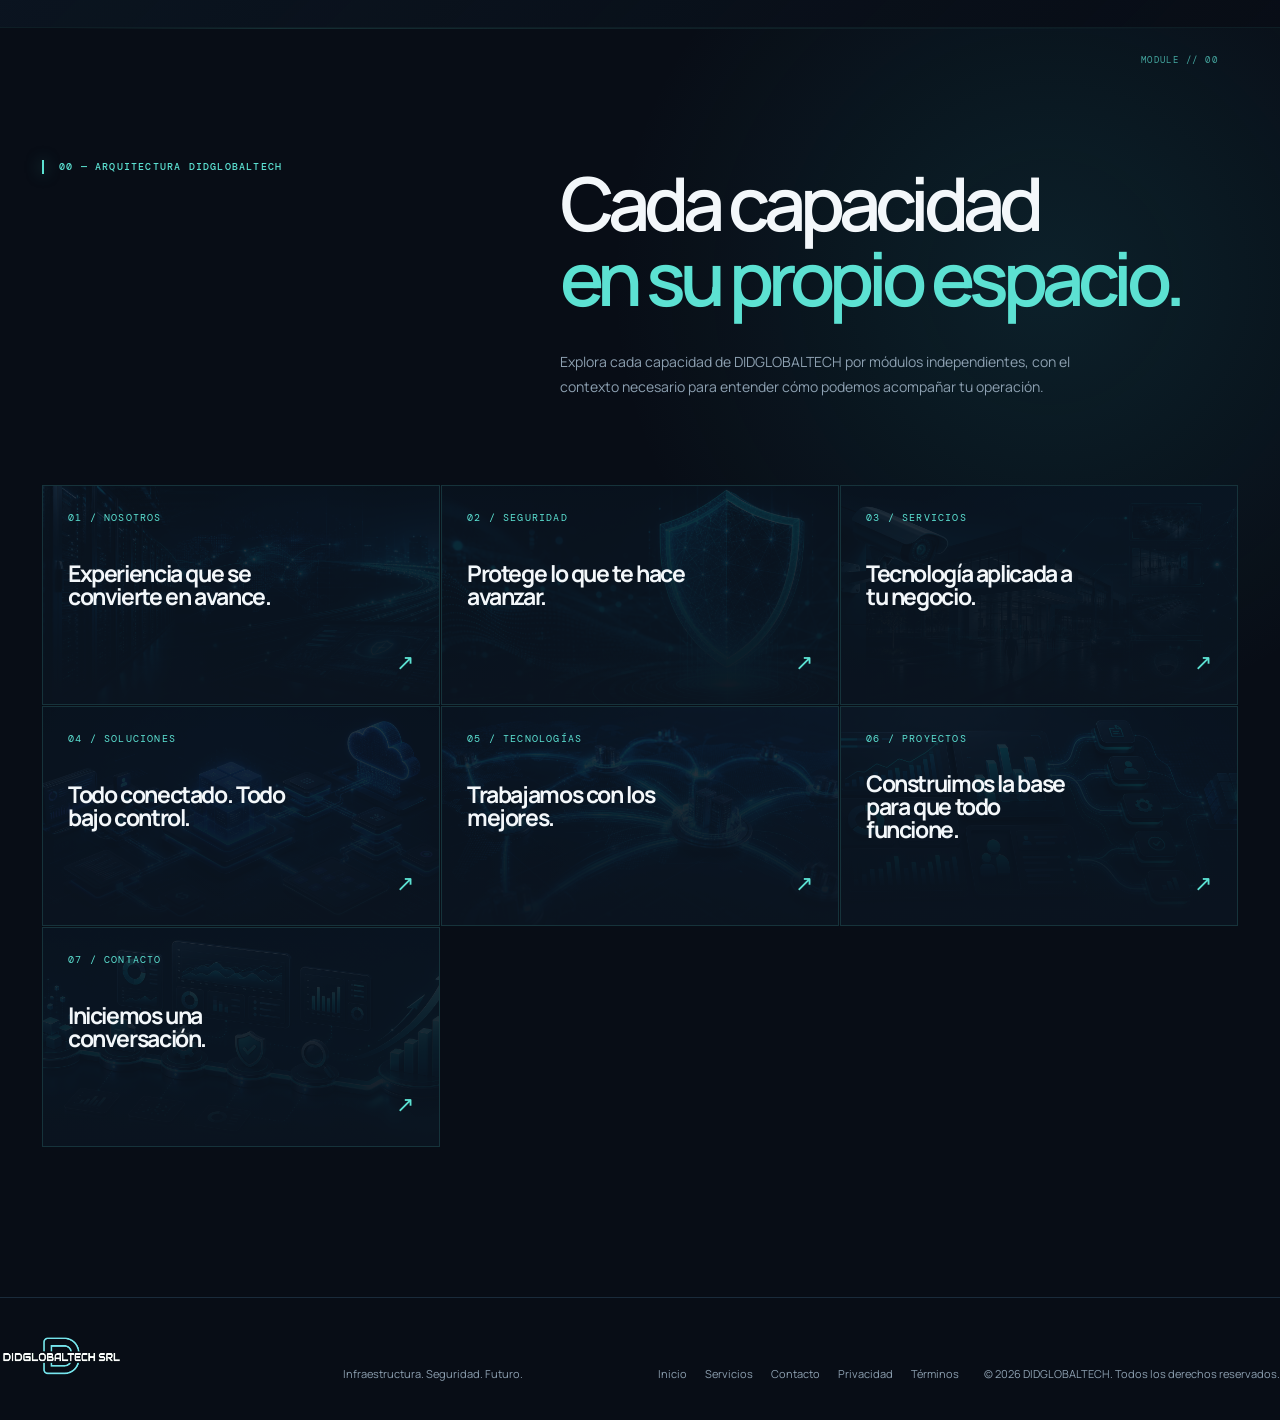
==== commit 27b13b1c: "Remove clipping from heading reveals" ====
--- a/index.html
+++ b/index.html
@@ -11,7 +11,7 @@
     <link rel="preconnect" href="https://fonts.gstatic.com" crossorigin />
     <link href="https://fonts.googleapis.com/css2?family=DM+Mono:wght@400;500&family=Manrope:wght@400;500;600;700;800&display=swap" rel="stylesheet" />
     <link rel="stylesheet" href="styles.css?v=20260813-4" />
-    <link rel="stylesheet" href="premium.css?v=20260813-18" />
+    <link rel="stylesheet" href="premium.css?v=20260813-20" />
   </head>
   <body class="home-page">
     <a class="skip-link" href="#contenido">Saltar al contenido</a>
--- a/premium.css
+++ b/premium.css
@@ -1525,7 +1525,6 @@
 .text-motion .motion-word {
   display: inline-block;
   opacity: 0;
-  clip-path: inset(0 0 100% 0);
   transform: translate3d(0, .68em, 0) rotate(2deg);
 }
 
@@ -1540,8 +1539,8 @@
 }
 
 @keyframes word-rise {
-  0% { opacity: 0; clip-path: inset(0 0 100% 0); transform: translate3d(0, .68em, 0) rotate(2deg); }
-  100% { opacity: 1; clip-path: inset(0); transform: none; }
+  0% { opacity: 0; transform: translate3d(0, .68em, 0) rotate(2deg); }
+  100% { opacity: 1; transform: none; }
 }
 
 @media (prefers-reduced-motion: reduce) {
@@ -1611,13 +1610,6 @@
 }
 
 .text-motion .motion-word {
-  clip-path: none;
   overflow: visible;
-  padding-bottom: .08em;
-  margin-bottom: -.08em;
-}
-
-@keyframes word-rise {
-  0% { opacity: 0; transform: translate3d(0, .68em, 0) rotate(2deg); }
-  100% { opacity: 1; transform: none; }
-}
+  line-height: inherit;
+}
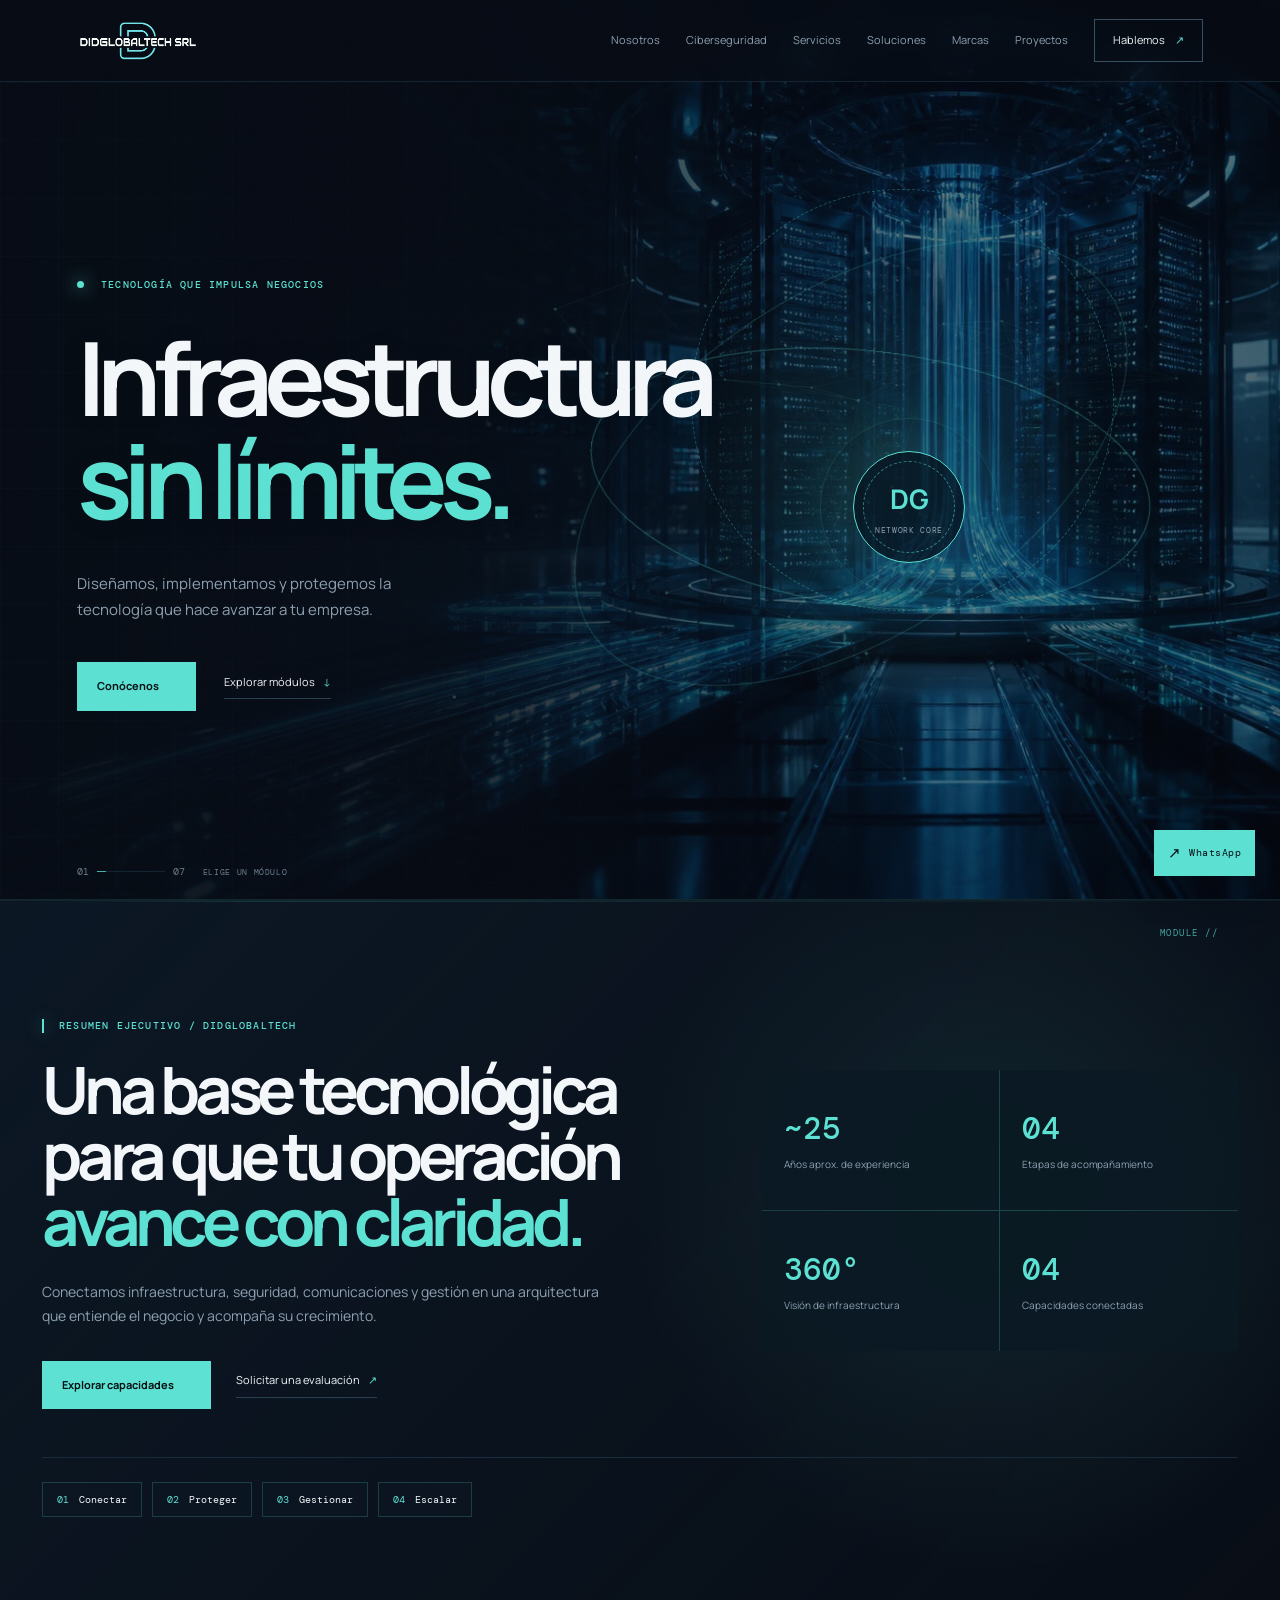
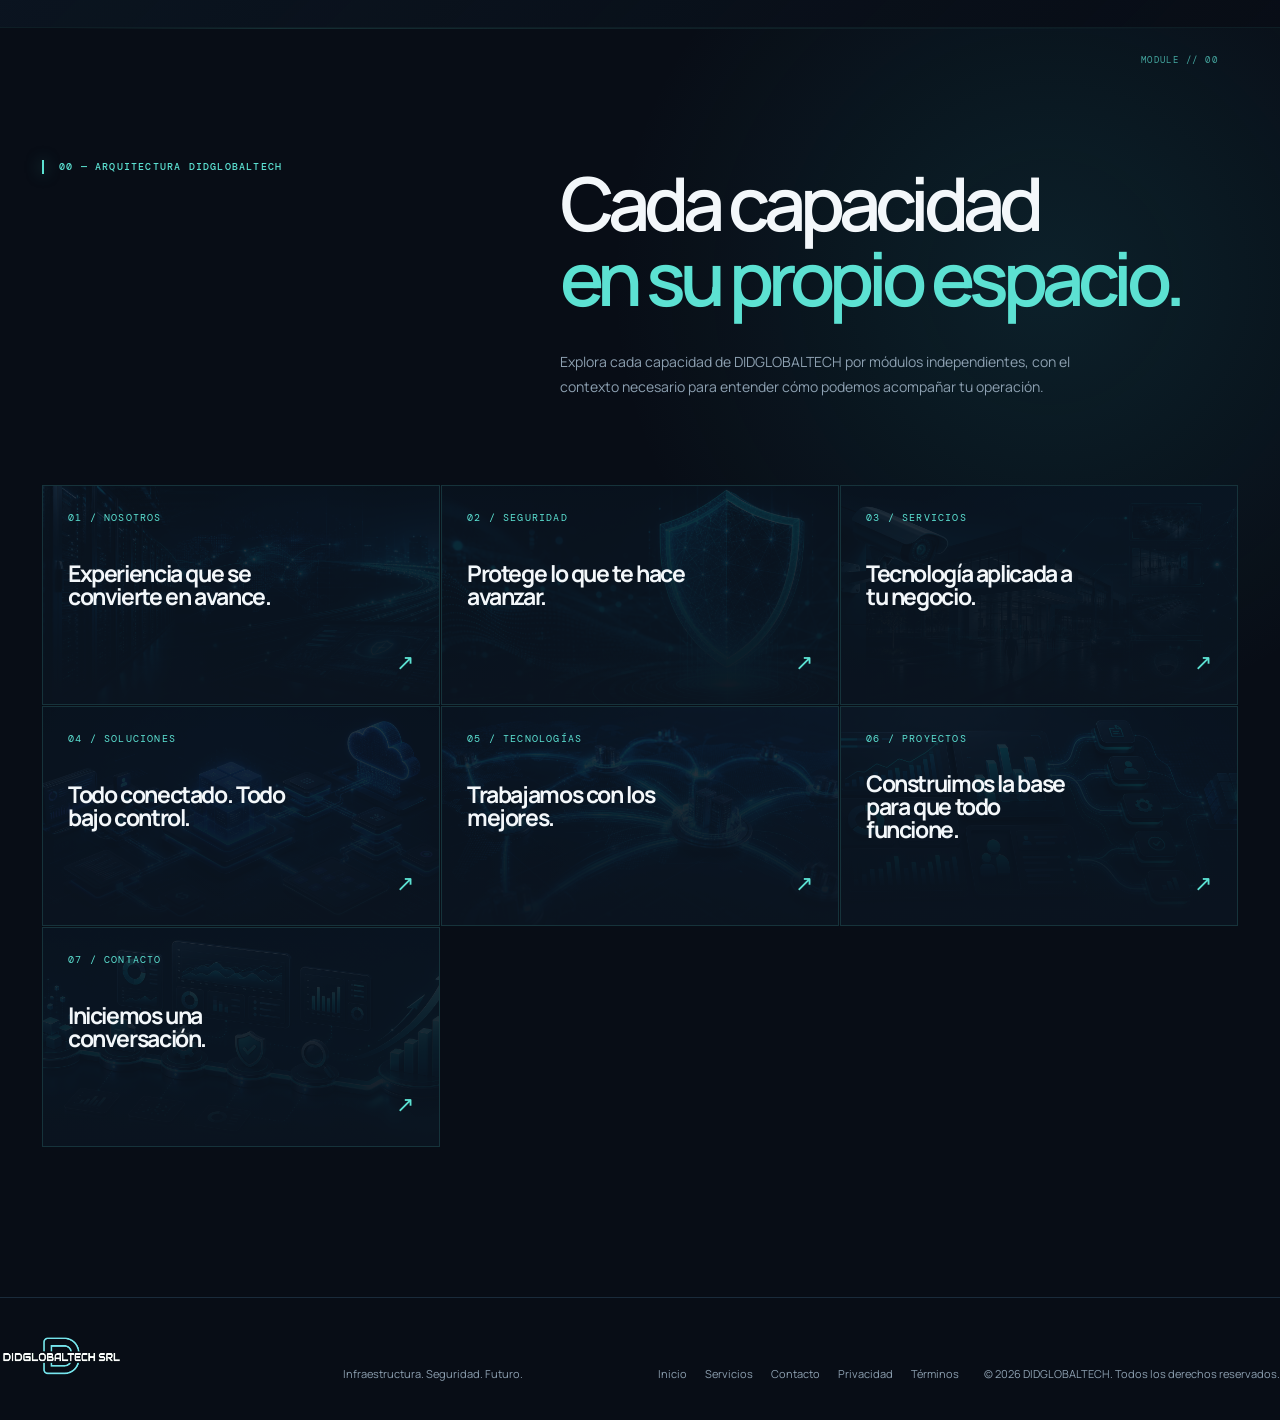
==== commit 325779d1: "Keep service grids aligned during reveal" ====
--- a/index.html
+++ b/index.html
@@ -11,7 +11,7 @@
     <link rel="preconnect" href="https://fonts.gstatic.com" crossorigin />
     <link href="https://fonts.googleapis.com/css2?family=DM+Mono:wght@400;500&family=Manrope:wght@400;500;600;700;800&display=swap" rel="stylesheet" />
     <link rel="stylesheet" href="styles.css?v=20260813-4" />
-    <link rel="stylesheet" href="premium.css?v=20260813-20" />
+    <link rel="stylesheet" href="premium.css?v=20260813-21" />
   </head>
   <body class="home-page">
     <a class="skip-link" href="#contenido">Saltar al contenido</a>
--- a/premium.css
+++ b/premium.css
@@ -1613,3 +1613,12 @@
   overflow: visible;
   line-height: inherit;
 }
+
+/* Grid cards must fade in without changing their row geometry. The stagger remains,
+   but a temporary translateY would make the middle column appear misaligned. */
+.service-grid > .service-card.reveal,
+.project-grid > .project-card.reveal,
+.security-cards > .security-card.reveal,
+.case-grid > .case-study-card.reveal {
+  transform: none;
+}
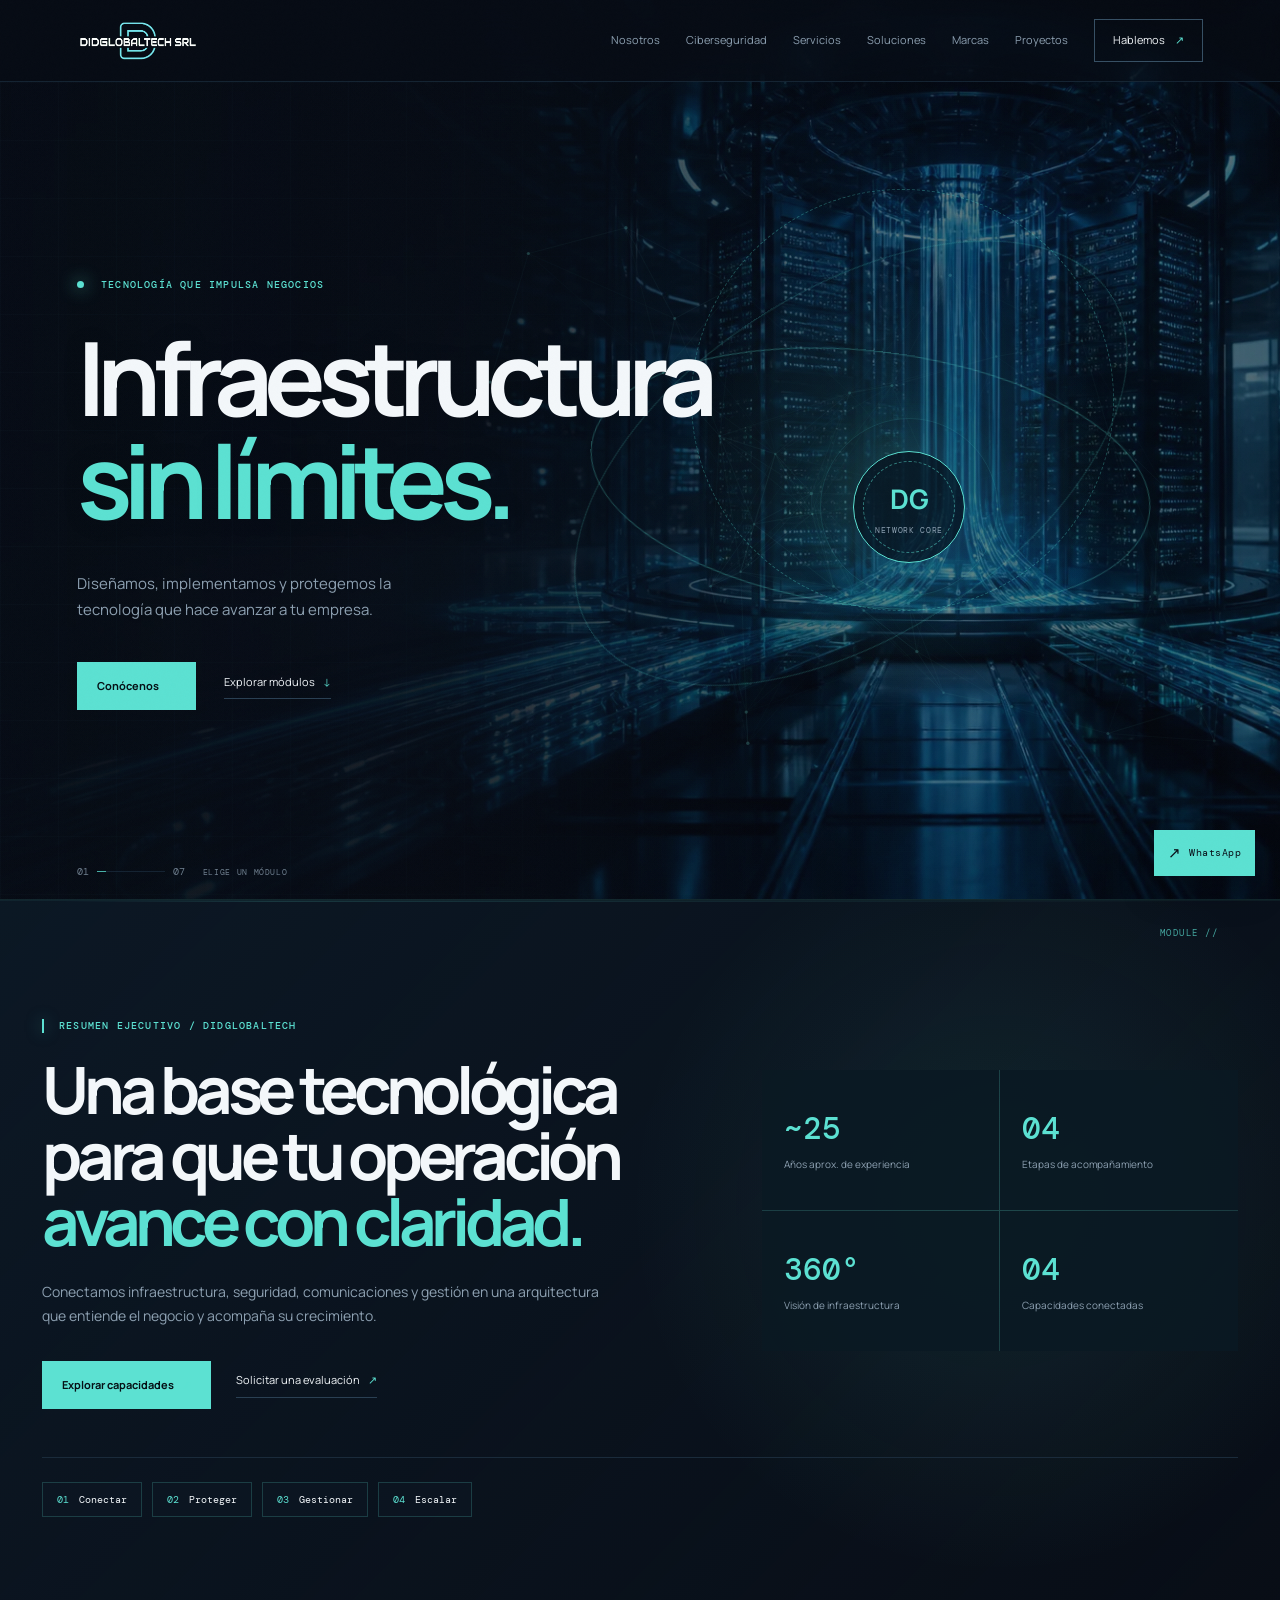
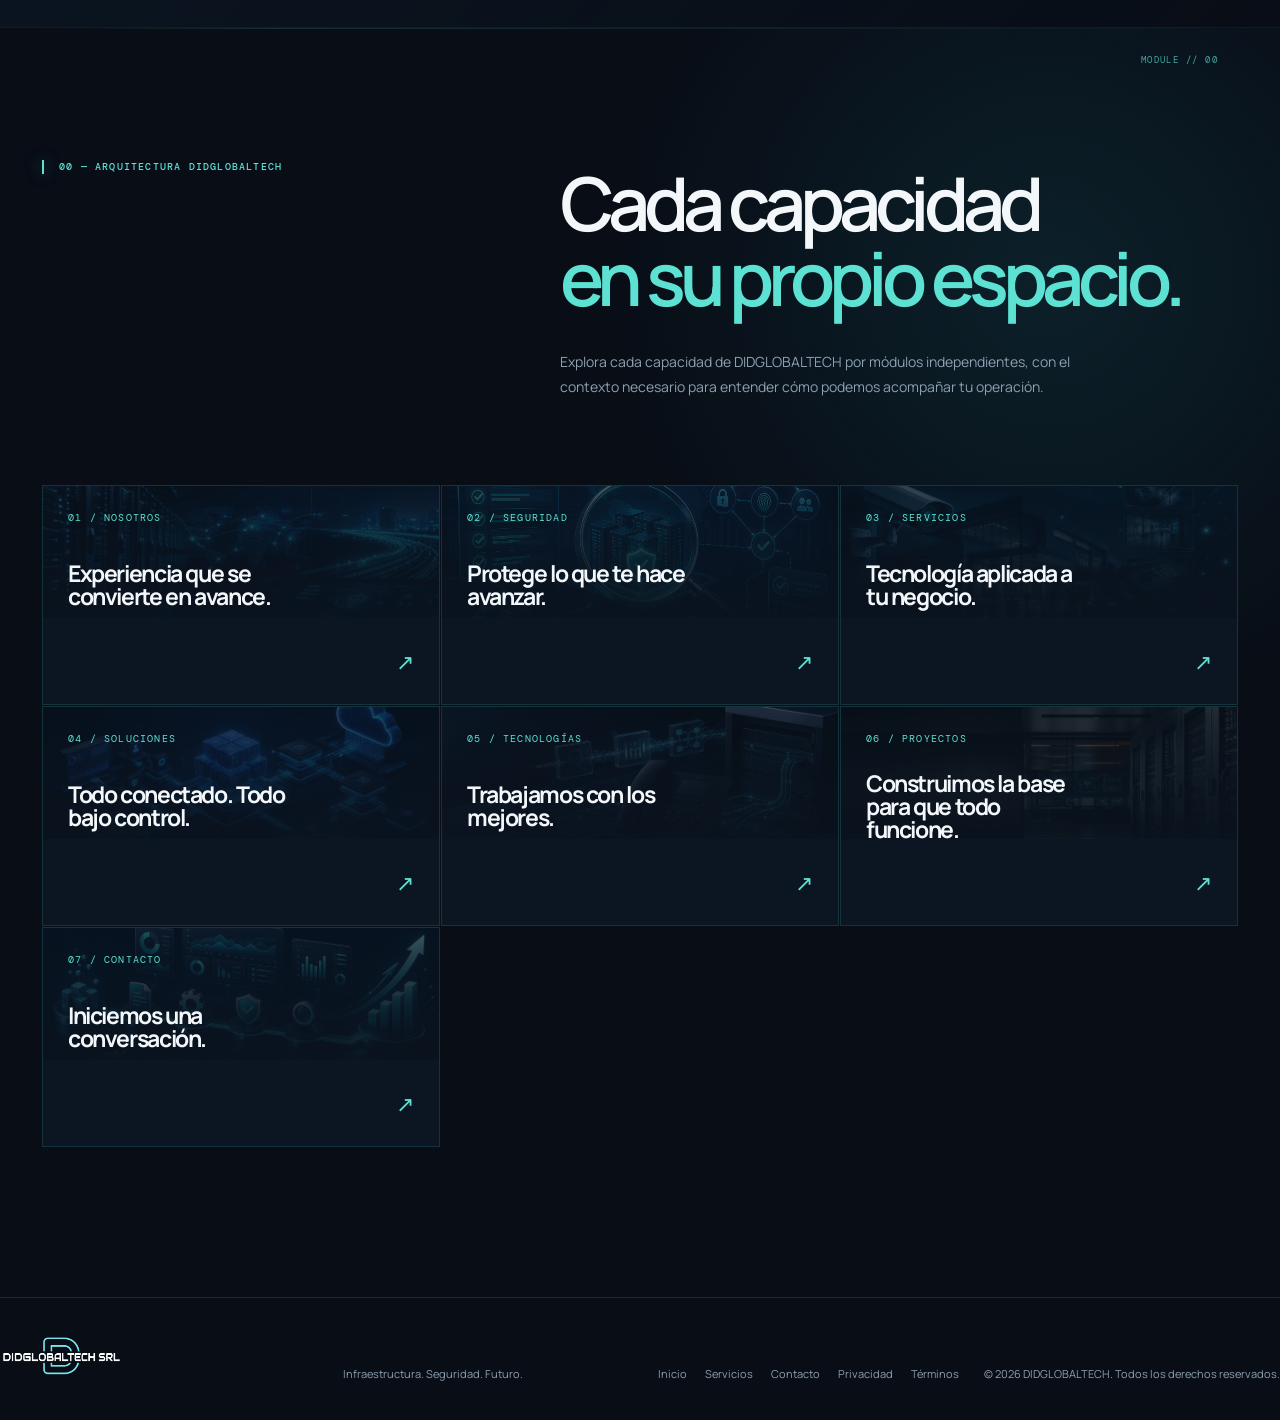
==== commit 0ed07765: "Polish responsive imagery and motion" ====
--- a/index.html
+++ b/index.html
@@ -11,7 +11,7 @@
     <link rel="preconnect" href="https://fonts.gstatic.com" crossorigin />
     <link href="https://fonts.googleapis.com/css2?family=DM+Mono:wght@400;500&family=Manrope:wght@400;500;600;700;800&display=swap" rel="stylesheet" />
     <link rel="stylesheet" href="styles.css?v=20260813-4" />
-    <link rel="stylesheet" href="premium.css?v=20260813-21" />
+    <link rel="stylesheet" href="premium.css?v=20260813-31" />
   </head>
   <body class="home-page">
     <a class="skip-link" href="#contenido">Saltar al contenido</a>
@@ -29,11 +29,11 @@
           <div class="hero-copy reveal"><p class="eyebrow"><i></i> Tecnología que impulsa negocios</p><h1>Infraestructura<br /><em>sin límites.</em></h1><p class="hero-lede">Diseñamos, implementamos y protegemos la tecnología que hace avanzar a tu empresa.</p><div class="hero-actions"><a class="button button-solid" href="nosotros.html">Conócenos <span>↗</span></a><a class="text-link" href="#modulos">Explorar módulos <span>↓</span></a></div></div>
           <div class="hero-bottom"><span class="section-count">00 / 07</span><span class="count-line"><i></i></span><span>ELIGE UN MÓDULO PARA CONTINUAR</span></div>
         </section>
-        <section class="module-directory page-section" id="modulos" data-section="00"><div class="section-intro reveal"><span class="section-index">00 — Arquitectura DIDGLOBALTECH</span><div><h2>Cada capacidad<br /><em>en su propio espacio.</em></h2><p>Explora cada capacidad de DIDGLOBALTECH por módulos independientes, con el contexto necesario para entender cómo podemos acompañar tu operación.</p></div></div><div class="module-directory-grid"><a class="module-card reveal" href="nosotros.html" style="--module-image:url('assets/infrastructure-control.png')"><span>01 / NOSOTROS</span><strong>Experiencia que se convierte en avance.</strong><b>↗</b></a><a class="module-card reveal reveal-delay" href="ciberseguridad.html" style="--module-image:url('assets/service-security.png')"><span>02 / SEGURIDAD</span><strong>Protege lo que te hace avanzar.</strong><b>↗</b></a><a class="module-card reveal reveal-delay-2" href="servicios.html" style="--module-image:url('assets/service-cctv.png')"><span>03 / SERVICIOS</span><strong>Tecnología aplicada a tu negocio.</strong><b>↗</b></a><a class="module-card reveal" href="soluciones.html" style="--module-image:url('assets/service-platforms.png')"><span>04 / SOLUCIONES</span><strong>Todo conectado. Todo bajo control.</strong><b>↗</b></a><a class="module-card reveal reveal-delay" href="marcas.html" style="--module-image:url('assets/service-network.png')"><span>05 / TECNOLOGÍAS</span><strong>Trabajamos con los mejores.</strong><b>↗</b></a><a class="module-card reveal reveal-delay-2" href="proyectos.html" style="--module-image:url('assets/service-management.png')"><span>06 / PROYECTOS</span><strong>Construimos la base para que todo funcione.</strong><b>↗</b></a><a class="module-card reveal" href="contacto.html" style="--module-image:url('assets/service-consulting.png')"><span>07 / CONTACTO</span><strong>Iniciemos una conversación.</strong><b>↗</b></a></div></section>
+        <section class="module-directory page-section" id="modulos" data-section="00"><div class="section-intro reveal"><span class="section-index">00 — Arquitectura DIDGLOBALTECH</span><div><h2>Cada capacidad<br /><em>en su propio espacio.</em></h2><p>Explora cada capacidad de DIDGLOBALTECH por módulos independientes, con el contexto necesario para entender cómo podemos acompañar tu operación.</p></div></div><div class="module-directory-grid"><a class="module-card reveal" href="nosotros.html" style="--module-image:url('assets/infrastructure-control.png')"><span>01 / NOSOTROS</span><strong>Experiencia que se convierte en avance.</strong><b>↗</b></a><a class="module-card reveal reveal-delay" href="ciberseguridad.html" style="--module-image:url('assets/service-audit.png')"><span>02 / SEGURIDAD</span><strong>Protege lo que te hace avanzar.</strong><b>↗</b></a><a class="module-card reveal reveal-delay-2" href="servicios.html" style="--module-image:url('assets/service-cctv.png')"><span>03 / SERVICIOS</span><strong>Tecnología aplicada a tu negocio.</strong><b>↗</b></a><a class="module-card reveal" href="soluciones.html" style="--module-image:url('assets/service-platforms.png')"><span>04 / SOLUCIONES</span><strong>Todo conectado. Todo bajo control.</strong><b>↗</b></a><a class="module-card reveal reveal-delay" href="marcas.html" style="--module-image:url('assets/visual-communications-v2.webp')"><span>05 / TECNOLOGÍAS</span><strong>Trabajamos con los mejores.</strong><b>↗</b></a><a class="module-card reveal reveal-delay-2" href="proyectos.html" style="--module-image:url('assets/hero-control-room.png')"><span>06 / PROYECTOS</span><strong>Construimos la base para que todo funcione.</strong><b>↗</b></a><a class="module-card reveal" href="contacto.html" style="--module-image:url('assets/service-consulting.png')"><span>07 / CONTACTO</span><strong>Iniciemos una conversación.</strong><b>↗</b></a></div></section>
       </main>
       <footer class="footer section-pad"><a class="brand" href="index.html"><img src="assets/didglobaltech-logo-dark.png" alt="DIDGLOBALTECH SRL" /></a><p>Infraestructura. Seguridad. Futuro.</p><div class="footer-links"><a href="index.html">Inicio</a><a href="servicios.html">Servicios</a><a href="contacto.html">Contacto</a></div><small>© 2026 DIDGLOBALTECH. Todos los derechos reservados.</small></footer>
     </div>
     <div class="page-meter" aria-hidden="true"><span data-meter-current>00</span><i></i><span>07</span><small>ELIGE UN MÓDULO</small></div>
-    <script src="script.js?v=20260813-12"></script>
+    <script src="script.js?v=20260813-14"></script>
   </body>
 </html>
--- a/premium.css
+++ b/premium.css
@@ -297,11 +297,6 @@
   transform: scale(1.08);
   transition: opacity .6s ease, transform .8s cubic-bezier(.2, .7, .2, 1);
 }
-
-.project-card:nth-child(1) { --project-image: url("assets/service-network.png"); }
-.project-card:nth-child(2) { --project-image: url("assets/service-platforms.png"); }
-.project-card:nth-child(3) { --project-image: url("assets/service-security.png"); }
-.project-card:nth-child(4) { --project-image: url("assets/service-management.png"); }
 
 .project-card:hover::before {
   opacity: .32;
@@ -553,13 +548,6 @@
   font-weight: 400;
 }
 
-.module-card:nth-child(1) { --module-image: url("assets/cybersecurity-protection.png"); }
-.module-card:nth-child(2) { --module-image: url("assets/service-security.png"); }
-.module-card:nth-child(3) { --module-image: url("assets/service-network.png"); }
-.module-card:nth-child(4) { --module-image: url("assets/service-platforms.png"); }
-.module-card:nth-child(5) { --module-image: url("assets/brand-fortinet.webp"); }
-.module-card:nth-child(6) { --module-image: url("assets/service-management.png"); }
-
 /* Empty grid tracks should reveal the page atmosphere, never a gray placeholder block. */
 .module-directory-grid {
   background: transparent;
@@ -814,13 +802,6 @@
   transform: scale(1);
 }
 
-body[data-page="nosotros"] { --module-intro-image: url("assets/infrastructure-control.png"); }
-body[data-page="ciberseguridad"] { --module-intro-image: url("assets/cybersecurity-protection.png"); }
-body[data-page="servicios"] { --module-intro-image: url("assets/service-network.png"); }
-body[data-page="soluciones"] { --module-intro-image: url("assets/service-platforms.png"); }
-body[data-page="marcas"] { --module-intro-image: url("assets/brand-fortinet.webp"); }
-body[data-page="proyectos"] { --module-intro-image: url("assets/service-management.png"); }
-
 .module-page .section-intro > .section-index::before {
   z-index: 2;
 }
@@ -918,26 +899,6 @@
 }
 
 /* Final additions: richer imagery, discovery tools and conversion details. */
-body[data-page="nosotros"] { --module-intro-image: url("assets/infrastructure-control.png"); }
-body[data-page="ciberseguridad"] { --module-intro-image: url("assets/service-security.png"); }
-body[data-page="servicios"] { --module-intro-image: url("assets/service-cctv.png"); }
-body[data-page="soluciones"] { --module-intro-image: url("assets/service-platforms.png"); }
-body[data-page="marcas"] { --module-intro-image: url("assets/service-network.png"); }
-body[data-page="proyectos"] { --module-intro-image: url("assets/service-management.png"); }
-
-.module-card:nth-child(1) { --module-image: url("assets/infrastructure-control.png"); }
-.module-card:nth-child(2) { --module-image: url("assets/service-security.png"); }
-.module-card:nth-child(3) { --module-image: url("assets/service-cctv.png"); }
-.module-card:nth-child(4) { --module-image: url("assets/service-platforms.png"); }
-.module-card:nth-child(5) { --module-image: url("assets/service-network.png"); }
-.module-card:nth-child(6) { --module-image: url("assets/service-management.png"); }
-.module-card:nth-child(7) { --module-image: url("assets/service-consulting.png"); }
-
-.project-card:nth-child(1) { --project-image: url("assets/service-network.png"); }
-.project-card:nth-child(2) { --project-image: url("assets/service-electronic-security.png"); }
-.project-card:nth-child(3) { --project-image: url("assets/service-platforms.png"); }
-.project-card:nth-child(4) { --project-image: url("assets/service-management.png"); }
-
 .solution-image {
   background-image: linear-gradient(0deg, rgba(8, 13, 22, .88), rgba(8, 13, 22, .1)), url("assets/service-network.png");
 }
@@ -1612,6 +1573,21 @@
 .text-motion .motion-word {
   overflow: visible;
   line-height: inherit;
+  vertical-align: baseline;
+}
+
+.module-page .section-intro .page-heading {
+  height: auto;
+  min-height: 0;
+  max-width: 100%;
+  overflow: visible;
+  padding-block: .08em .16em;
+  text-wrap: balance;
+}
+
+.module-page .section-intro > div:last-child {
+  min-width: 0;
+  overflow: visible;
 }
 
 /* Grid cards must fade in without changing their row geometry. The stagger remains,
@@ -1622,3 +1598,247 @@
 .case-grid > .case-study-card.reveal {
   transform: none;
 }
+
+/* Art-directed media treatment: images sit in a deliberate visual band instead
+   of looking like a dark texture pasted behind the copy. */
+.module-page .section-intro > .section-index {
+  min-height: 0;
+  height: auto;
+  aspect-ratio: 16 / 9;
+  padding: 0;
+  border: 0;
+  color: transparent;
+  font-size: 0;
+}
+
+.module-page .section-intro > .section-index::before {
+  display: none;
+}
+
+.module-page .section-intro > .section-index::after {
+  background-position: center;
+  background-size: cover;
+  transform: none;
+}
+
+.module-page .section-intro:hover > .section-index::after {
+  transform: scale(1.012);
+}
+
+body[data-page="ciberseguridad"] .section-intro > .section-index::after,
+body[data-page="marcas"] .section-intro > .section-index::after {
+  background-position: center;
+  background-size: cover;
+  background-repeat: no-repeat;
+}
+
+.module-page .service-card::before {
+  inset: 0 0 auto;
+  z-index: 0;
+  height: 56%;
+  background: linear-gradient(180deg, rgba(8, 13, 22, .08), rgba(8, 13, 22, .98)), var(--service-image) var(--image-position, 50% 42%) / cover no-repeat;
+  opacity: .48;
+  transform: scale(1.015);
+}
+
+.module-page .service-card:hover::before {
+  opacity: .68;
+  transform: scale(1.03);
+}
+
+.module-page .service-card > * {
+  z-index: 2;
+}
+
+.service-grid > .service-card:nth-child(1) { --image-position: 62% 42%; }
+.service-grid > .service-card:nth-child(2) { --image-position: 68% 40%; }
+.service-grid > .service-card:nth-child(3) { --image-position: 56% 45%; }
+.service-grid > .service-card:nth-child(4) { --image-position: 58% 45%; }
+.service-grid > .service-card:nth-child(7) { --image-position: 58% 42%; }
+.service-grid > .service-card:nth-child(9) { --image-position: 62% 44%; }
+
+.module-card::before {
+  inset: 0 0 auto;
+  height: 60%;
+  background-position: center 42%;
+  background-size: cover;
+  opacity: .38;
+  transform: scale(1.015);
+}
+
+.module-card:hover::before {
+  opacity: .62;
+  transform: scale(1.03);
+}
+
+.module-page .project-card::before {
+  inset: 0 0 auto;
+  height: 48%;
+  background-position: center 42%;
+  background-size: cover;
+  opacity: .32;
+  transform: scale(1.015);
+}
+
+.module-page .project-card:hover::before {
+  opacity: .5;
+  transform: scale(1.03);
+}
+
+.module-page .project-card > * {
+  z-index: 2;
+}
+
+.case-study-card img {
+  height: 220px;
+  object-position: center;
+}
+
+/* Canonical visual map: HTML owns inline card images; CSS owns chapter backgrounds. */
+body[data-page="nosotros"] { --module-intro-image: url("assets/hero-control-room.png"); }
+body[data-page="ciberseguridad"] { --module-intro-image: url("assets/visual-security-v2.webp"); }
+body[data-page="servicios"] { --module-intro-image: url("assets/hero-control-room.png"); }
+body[data-page="soluciones"] { --module-intro-image: url("assets/visual-operations-v2.webp"); }
+body[data-page="marcas"] { --module-intro-image: url("assets/visual-datacenter-v2.webp"); }
+body[data-page="proyectos"] { --module-intro-image: url("assets/infrastructure-control.png"); }
+
+body[data-page="soluciones"] .ecosystem .section-intro > .section-index {
+  --module-intro-image: url("assets/service-management.png");
+}
+
+.module-page .project-card:nth-child(1) { --project-image: url("assets/service-network.png"); }
+.module-page .project-card:nth-child(2) { --project-image: url("assets/service-electronic-security.png"); }
+.module-page .project-card:nth-child(3) { --project-image: url("assets/visual-network-v2.webp"); }
+.module-page .project-card:nth-child(4) { --project-image: url("assets/hero-control-room.png"); }
+
+.tile-security {
+  background-image: linear-gradient(0deg, rgba(8, 13, 22, .9), rgba(8, 13, 22, .05)), url("assets/visual-security-v2.webp");
+}
+
+.tile-infrastructure {
+  background-image: linear-gradient(0deg, rgba(8, 13, 22, .9), rgba(8, 13, 22, .05)), url("assets/infrastructure-control.png");
+}
+
+/* Responsive image geometry and intermediate desktop spacing. */
+@media (max-width: 1080px) and (min-width: 901px) {
+  .topbar {
+    padding-left: 24px;
+    padding-right: 24px;
+  }
+
+  .topbar nav {
+    gap: 15px;
+  }
+
+  .topbar nav a {
+    font-size: 10px;
+  }
+
+  .brand img {
+    width: 160px;
+  }
+
+  .module-page .section-intro {
+    gap: 32px;
+  }
+
+  .module-page .section-intro > div:last-child {
+    padding-left: 0;
+  }
+}
+
+@media (max-width: 900px) {
+  .module-page .section-intro {
+    grid-template-columns: 1fr;
+    gap: 28px;
+  }
+
+  .module-page .section-intro > .section-index {
+    width: 100%;
+    min-height: 0;
+    aspect-ratio: 3 / 2;
+  }
+
+  .module-page .section-intro > div:last-child {
+    max-width: none;
+    padding: 28px 0 0;
+  }
+
+.module-page .section-intro .page-heading {
+    font-size: clamp(42px, 10.5vw, 64px);
+    line-height: 1.02;
+  }
+
+  .module-page .service-card::before {
+    height: 58%;
+  }
+
+  .module-page .project-card::before {
+    height: 52%;
+  }
+
+  .image-tile {
+    min-height: 0;
+    aspect-ratio: 3 / 2;
+  }
+
+  .solution-carousel {
+    grid-template-columns: 1fr;
+    min-height: 0;
+  }
+
+  .solution-image {
+    min-height: 0;
+    aspect-ratio: 3 / 2;
+    order: -1;
+  }
+
+  .case-study-card img {
+    height: auto;
+    aspect-ratio: 3 / 2;
+  }
+
+  .module-card {
+    min-height: 250px;
+  }
+
+  .module-card::before {
+    height: 64%;
+  }
+}
+
+@media (max-width: 600px) {
+  .module-page .section-intro > .section-index {
+    aspect-ratio: 16 / 9;
+  }
+
+  .module-page .service-card {
+    min-height: 340px;
+    padding: 20px;
+  }
+
+  .module-page .service-card::before {
+    height: 56%;
+  }
+
+  .module-page .project-card {
+    padding: 22px 20px;
+  }
+
+  .module-page .project-card::before {
+    height: 50%;
+  }
+
+  .brand-grid > div {
+    min-height: 118px;
+    padding: 14px;
+  }
+
+  .brand-grid img {
+    width: min(125px, 86%);
+  }
+
+  .solution-copy h2 {
+    font-size: clamp(34px, 10vw, 46px);
+  }
+}
